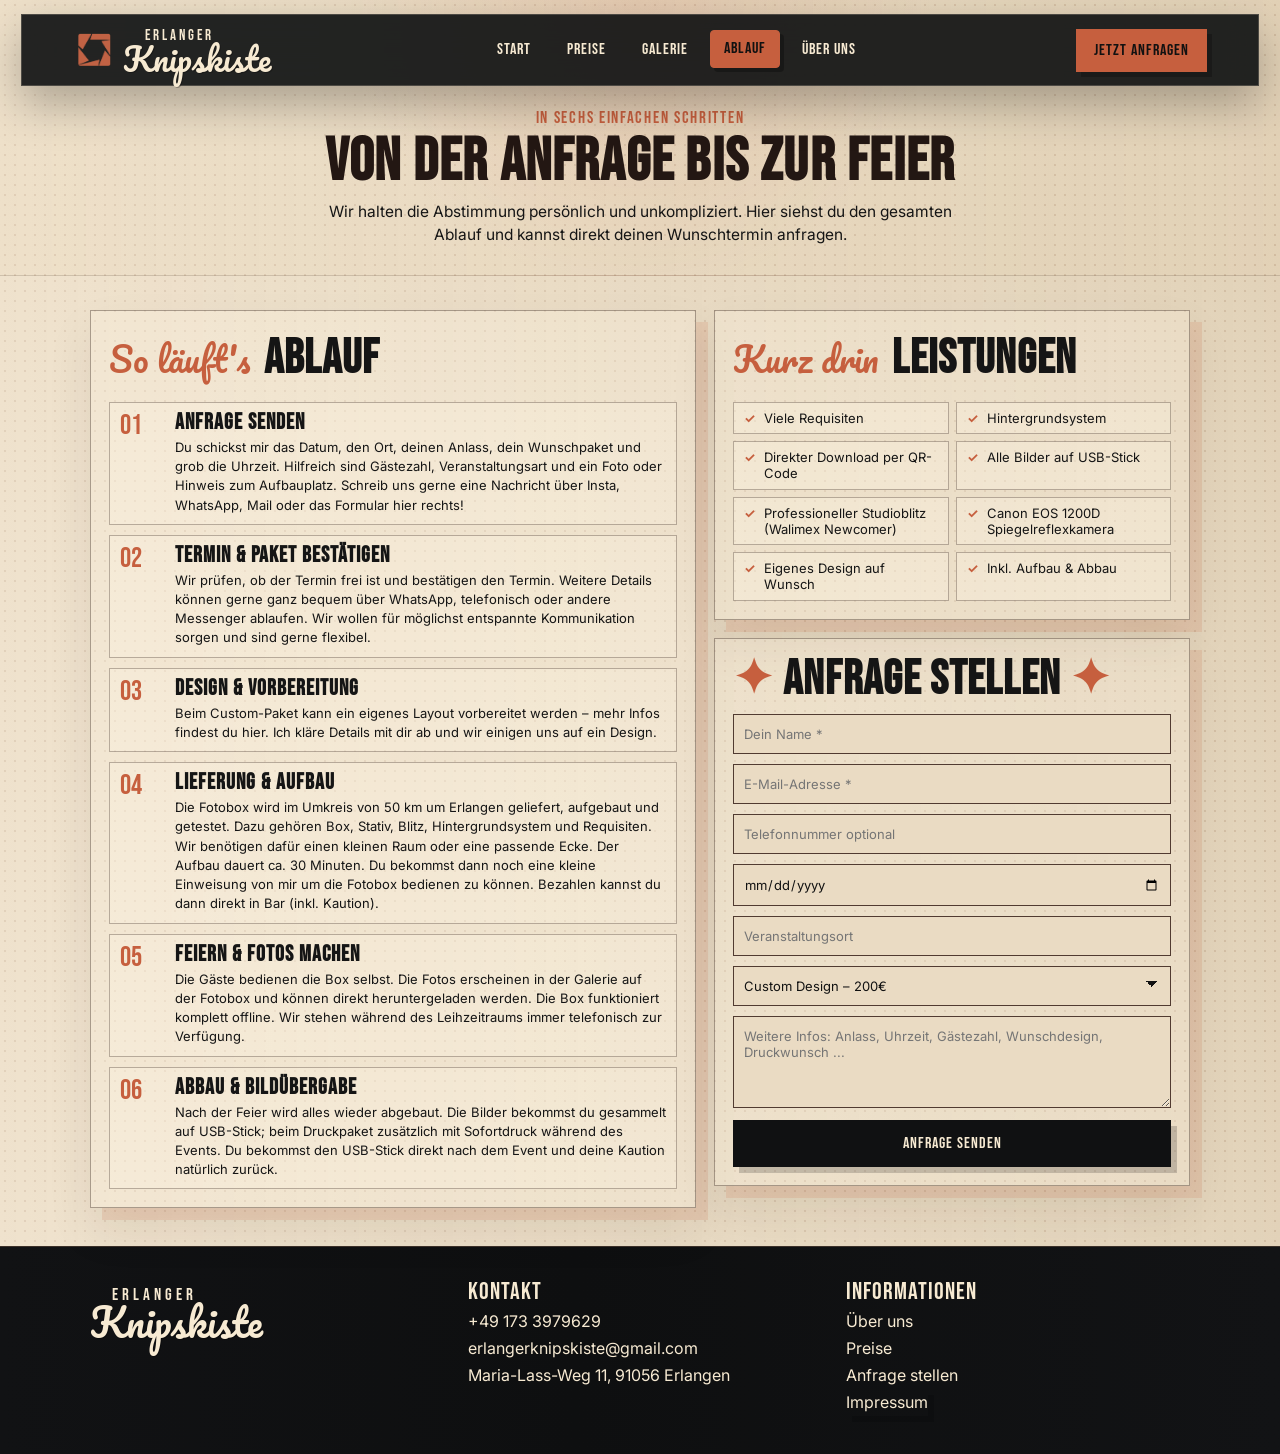
==== ablauf.html @ 71c2e8f6 "Add files via upload" ====
<!DOCTYPE html>

<html lang="de">
<head>
<meta charset="utf-8"/>
<meta content="width=device-width, initial-scale=1" name="viewport"/>
<style id="font-loading-style">html.fonts-loading body{opacity:0}html.fonts-ready body{opacity:1;transition:opacity .14s ease}</style>
<script>(function(){var d=document.documentElement;d.classList.add('fonts-loading');function done(){d.classList.remove('fonts-loading');d.classList.add('fonts-ready')}var t=setTimeout(done,1200);if(document.fonts&&document.fonts.ready){document.fonts.ready.then(function(){clearTimeout(t);done()}).catch(done)}else{window.addEventListener('load',done,{once:true})}})();</script>
<title>Ablauf &amp; Anfrage – Erlanger Knipskiste</title>
<meta content="So funktioniert die Buchung der Fotobox: Anfrage, Abstimmung, Design, Lieferung, Aufbau, Feier und Bildübergabe." name="description"/>
<link href="assets/favicon-32x32.png?v=2" rel="icon" sizes="32x32" type="image/png"/>
<link href="favicon.ico?v=2" rel="shortcut icon"/>
<link href="assets/apple-touch-icon.png?v=2" rel="apple-touch-icon" sizes="180x180"/>
<meta content="website" property="og:type"/>
<meta content="de_DE" property="og:locale"/>
<meta content="Erlanger Knipskiste" property="og:site_name"/>
<meta content="Ablauf &amp; Anfrage – Erlanger Knipskiste" property="og:title"/>
<meta content="So funktioniert die Buchung der Fotobox: Anfrage, Abstimmung, Design, Lieferung, Aufbau, Feier und Bildübergabe." property="og:description"/>
<meta content="https://erlangerknipskiste.de/ablauf.html" property="og:url"/>
<meta content="https://erlangerknipskiste.de/assets/photobox_setup_real.jpg" property="og:image"/>
<meta content="Aufgebaute Erlanger Knipskiste Fotobox bei einer Veranstaltung" property="og:image:alt"/>
<meta content="summary_large_image" name="twitter:card"/>
<meta content="https://erlangerknipskiste.de/assets/photobox_setup_real.jpg" name="twitter:image"/>
<script type="application/ld+json">
  {
    "@context": "https://schema.org",
    "@type": "LocalBusiness",
    "name": "Erlanger Knipskiste",
    "url": "https://erlangerknipskiste.de/",
    "image": "https://erlangerknipskiste.de/assets/photobox_setup_real.jpg",
    "logo": "https://erlangerknipskiste.de/assets/knipskiste-logo-transparent.png",
    "description": "Fotobox Verleih aus Erlangen mit Aufbau, Requisiten, Hintergrundsystem und QR-Code-Download.",
    "telephone": "+49 173 3979629",
    "email": "erlangerknipskiste@gmail.com",
    "address": {
      "@type": "PostalAddress",
      "streetAddress": "Maria-Lass-Weg 11",
      "postalCode": "91056",
      "addressLocality": "Erlangen",
      "addressCountry": "DE"
    }
  }
  </script>
<link href="https://fonts.googleapis.com" rel="preconnect"/>
<link crossorigin="" href="https://fonts.gstatic.com" rel="preconnect"/>
<link href="https://fonts.googleapis.com/css2?family=Bebas+Neue&amp;family=Inter:wght@400;500;600;700&amp;family=Pacifico&amp;display=swap" rel="stylesheet"/>
<link href="style.css" rel="stylesheet">
</link><link href="https://erlangerknipskiste.de/ablauf.html" rel="canonical"/>
<style>
.page-header,.subpage-hero,.hero-small,.hero{padding-top:170px!important;}
main{padding-top:20px;}
html{scroll-padding-top:120px;}
@media(max-width:768px){
.page-header,.subpage-hero,.hero-small,.hero{padding-top:145px!important;}
html{scroll-padding-top:100px;}
}
</style>
</head>
<body><header class="topbar">
<a aria-label="Erlanger Knipskiste Startseite" class="brand" href="index.html">
<img alt="" aria-hidden="true" class="brandMark" src="assets/knipskiste-logo-transparent.png"/>
<span class="logo">
<span>ERLANGER</span>
<strong>Knipskiste</strong>
</span>
</a>
<button aria-label="Menü öffnen" class="mobileMenuButton" type="button">☰</button>
<nav><a href="index.html">Start</a><a href="preise.html">Preise</a><a href="galerie.html">Galerie</a><a aria-current="page" class="active" href="ablauf.html">Ablauf</a><a href="ueber-uns.html">Über uns</a></nav>
<a class="navbtn" data-highlight-anfrage="true" href="ablauf.html#anfrage">Jetzt anfragen</a>
</header><main id="start"><section class="subpageHero paper"><div><p class="eyebrow">In sechs einfachen Schritten</p><h1>Von der Anfrage bis zur Feier</h1><p class="lead">Wir halten die Abstimmung persönlich und unkompliziert. Hier siehst du den gesamten Ablauf und kannst direkt deinen Wunschtermin anfragen.</p></div></section><section class="serviceProcess paper reveal unifiedPaper" id="ablauf">
<div class="serviceProcessGrid">
<section class="processPanel">
<div class="sectionHead"><p class="script">So läuft's</p><h2>Ablauf</h2></div>
<div class="timeline">
<article><span>01</span><div><h3>Anfrage senden</h3><p>Du schickst mir das Datum, den Ort, deinen Anlass, dein Wunschpaket und grob die Uhrzeit. Hilfreich sind Gästezahl, Veranstaltungsart und ein Foto oder Hinweis zum Aufbauplatz. Schreib uns gerne eine Nachricht über Insta, WhatsApp, Mail oder das Formular hier rechts! </p></div></article>
<article><span>02</span><div><h3>Termin &amp; Paket bestätigen</h3><p>Wir prüfen, ob der Termin frei ist und bestätigen den Termin. Weitere Details können gerne ganz bequem über WhatsApp, telefonisch oder andere Messenger ablaufen. Wir wollen für möglichst entspannte Kommunikation sorgen und sind gerne flexibel.</p></div></article>
<article><span>03</span><div><h3>Design &amp; Vorbereitung</h3><p>Beim Custom-Paket kann ein eigenes Layout vorbereitet werden – mehr Infos findest du hier. Ich kläre Details mit dir ab und wir einigen uns auf ein Design.</p></div></article>
<article><span>04</span><div><h3>Lieferung &amp; Aufbau</h3><p>Die Fotobox wird im Umkreis von 50 km um Erlangen geliefert, aufgebaut und getestet. Dazu gehören Box, Stativ, Blitz, Hintergrundsystem und Requisiten. Wir benötigen dafür einen kleinen Raum oder eine passende Ecke. Der Aufbau dauert ca. 30 Minuten. Du bekommst dann noch eine kleine Einweisung von mir um die Fotobox bedienen zu können. Bezahlen kannst du dann direkt in Bar (inkl. Kaution).</p></div></article>
<article><span>05</span><div><h3>Feiern &amp; Fotos machen</h3><p>Die Gäste bedienen die Box selbst. Die Fotos erscheinen in der Galerie auf der Fotobox und können direkt heruntergeladen werden. Die Box funktioniert komplett offline. Wir stehen während des Leihzeitraums immer telefonisch zur Verfügung.</p></div></article>
<article><span>06</span><div><h3>Abbau &amp; Bildübergabe</h3><p>Nach der Feier wird alles wieder abgebaut. Die Bilder bekommst du gesammelt auf USB-Stick; beim Druckpaket zusätzlich mit Sofortdruck während des Events. Du bekommst den USB-Stick direkt nach dem Event und deine Kaution natürlich zurück.</p></div></article>
</div>
</section>
<aside class="rightStack">
<section class="servicePanel">
<div class="sectionHead compact"><p class="script">Kurz drin</p><h2>Leistungen</h2></div>
<ul class="quickServiceList">
<li>Viele Requisiten</li>
<li>Hintergrundsystem</li>
<li>Direkter Download per QR-Code</li>
<li>Alle Bilder auf USB-Stick</li>
<li>Professioneller Studioblitz (Walimex Newcomer)</li>
<li>Canon EOS 1200D Spiegelreflexkamera</li>
<li>Eigenes Design auf Wunsch</li>
<li>Inkl. Aufbau &amp; Abbau</li>
</ul>
</section>
<section class="inquiryPanel" id="anfrage">
<h2><span>✦</span> Anfrage stellen <span>✦</span></h2>
<form action="https://formspree.io/f/mnjkpbgq" id="bookingForm" method="POST">
<input name="_subject" type="hidden" value="Neue Anfrage Erlanger Knipskiste"/>
<input name="_captcha" type="hidden" value="false"/>
<input name="Name" placeholder="Dein Name *" required=""/>
<input name="Email" placeholder="E-Mail-Adresse *" required="" type="email"/>
<input name="Telefon" placeholder="Telefonnummer optional"/>
<input name="Datum" required="" type="date"/>
<input name="Ort" placeholder="Veranstaltungsort"/>
<select name="Paket">
<option>Standard – 175€</option>
<option selected="">Custom Design – 200€</option>
</select>
<textarea name="Nachricht" placeholder="Weitere Infos: Anlass, Uhrzeit, Gästezahl, Wunschdesign, Druckwunsch ..."></textarea>
<button type="submit">Anfrage senden</button>
<div aria-live="polite" class="formStatus" id="formStatus"></div>
</form>
</section>
</aside>
</div>
</section></main><footer class="footer dark" id="kontakt">
<a class="logo" href="index.html">
<span>ERLANGER</span>
<strong>Knipskiste</strong>
</a>
<p><b>Kontakt</b><br/>+49 173 3979629<br/>erlangerknipskiste@gmail.com<br/>Maria-Lass-Weg 11, 91056 Erlangen</p>
<p class="footerLinks"><b>Informationen</b><br/>
<a href="ueber-uns.html#ueber-uns">Über uns</a><br/>
<a href="preise.html">Preise</a><br/><a href="ablauf.html#anfrage">Anfrage stellen</a><br/><button class="footerTextButton" data-open-impressum="" type="button">Impressum</button>
</p>
</footer><div aria-hidden="true" aria-labelledby="impressumTitle" aria-modal="true" class="legalModal" id="impressumModal" role="dialog">
<div class="legalModalPanel" role="document">
<button aria-label="Impressum schließen" class="legalModalClose" type="button">×</button>
<h2 id="impressumTitle">Impressum</h2>
<p><strong>Angaben gemäß § 5 DDG</strong></p>
<p>
        Erlanger Knipskiste<br/>
        Inhaber: Felix <strong>[Nachname ergänzen]</strong><br/>
        Maria-Lass-Weg 11<br/>
        91056 Erlangen<br/>
        Deutschland
      </p>
<p>
<strong>Kontakt</strong><br/>
        Telefon: +49 173 3979629<br/>
        E-Mail: <a href="mailto:erlangerknipskiste@gmail.com">erlangerknipskiste@gmail.com</a>
</p>
<p><strong>Verbraucherstreitbeilegung</strong><br/>
        Wir sind nicht bereit oder verpflichtet, an Streitbeilegungsverfahren vor einer Verbraucherschlichtungsstelle teilzunehmen.
      </p>
<p class="legalNotice"><strong>Wichtig:</strong> Bitte vor der Veröffentlichung den vollständigen Vor- und Nachnamen des Inhabers ergänzen. Ein abgekürzter Nachname genügt für ein gewerbliches Impressum grundsätzlich nicht.</p>
</div>
</div><div aria-hidden="true" class="lightbox" id="lightbox">
<button aria-label="Schließen" class="lightboxClose" type="button">×</button>
<figure class="lightboxFigure"><img alt="Großansicht Galerie" id="lightboxImage"/><figcaption id="lightboxCaption"></figcaption></figure>
</div><script src="script.js"></script></body>
</html>
---- style.css ----
:root{--black:#101112;--paper:#ead9bd;--paper2:#f1e4cc;--cream:#f7ead2;--rust:#c65f3e;--rust-dark:#9e462d;--line:#433229;--muted:#5a4a40}
*{box-sizing:border-box}html{scroll-behavior:smooth}body{margin:0;color:#151515;background:var(--black);font-family:Inter,system-ui,sans-serif}body::before{content:"";position:fixed;inset:0;pointer-events:none;opacity:.08;background-image:radial-gradient(#000 1px,transparent 1px);background-size:5px 5px}img{max-width:100%;display:block}a,button,input,select,textarea{font:inherit}
.paper{background:linear-gradient(90deg,rgba(255,255,255,.20),rgba(0,0,0,.04)),radial-gradient(rgba(120,65,30,.14) 1px,transparent 1px),linear-gradient(0deg,rgba(255,255,255,.06),rgba(255,255,255,.06));background-color:var(--paper);background-size:auto,10px 10px,auto}.dark{background:linear-gradient(90deg,#111214,#0e0f10 45%,#121315);color:var(--cream)}
.topbar{height:82px;position:sticky;top:0;z-index:40;display:flex;align-items:center;gap:38px;padding:0 6vw;background:#0d0f10;border-bottom:1px solid #2b211d}.logo{min-width:185px;color:var(--cream);text-decoration:none;line-height:.82;display:inline-block;position:relative;transform:none}.logo span{display:block;font:18px "Bebas Neue",sans-serif;letter-spacing:4px}.logo strong{font:40px Pacifico,cursive;font-weight:400;letter-spacing:0;text-transform:none}.logo i{color:var(--rust);position:absolute;right:-8px;top:9px;font-style:normal;font-size:24px}
nav{display:flex;gap:30px;flex:1;justify-content:center}nav a,.navbtn,.btn,.priceCard a,button,.priceCard h3,.timeline h3,.servicePanel h3,.faqGrid summary,.inquiryPanel h2,.faqWide h2,.photoFeature h2,.gallery h2,.pricing h2,.sectionHead h2{font-family:"Bebas Neue",sans-serif;letter-spacing:1px;text-transform:uppercase}nav a{color:var(--cream);text-decoration:none;font-size:18px}.navbtn,.btn{padding:15px 28px;text-decoration:none;border:2px solid var(--rust);color:#111;background:var(--rust);font-size:18px;box-shadow:8px 8px 0 rgba(0,0,0,.2);transition:.18s ease}.navbtn:hover,.btn.primary:hover,.priceCard a:hover{background:var(--rust-dark);transform:translate(-2px,-2px);box-shadow:12px 12px 0 rgba(0,0,0,.22)}.btn.ghost{background:rgba(255,246,228,.2);border-color:#111;color:#111}

.hero{min-height:720px;display:grid;grid-template-columns:minmax(0,1fr) minmax(480px,620px);gap:34px;position:relative;overflow:hidden;padding:88px 7vw 36px}.hero::after{content:"";position:absolute;inset:0;pointer-events:none;background:linear-gradient(rgba(0,0,0,.025),rgba(0,0,0,.025))}.heroText{position:relative;z-index:2;max-width:650px}.eyebrow{margin:0 0 14px;color:var(--rust);font:22px "Bebas Neue",sans-serif;letter-spacing:2px}.hero h1{margin:0}.hero h1 span{display:block;font:clamp(84px,10vw,136px) "Bebas Neue",sans-serif;line-height:.82;letter-spacing:3px;transform:rotate(-2.5deg);text-shadow:4px 4px 0 rgba(0,0,0,.08)}.hero h1 em{display:block;margin-top:-6px;font:clamp(50px,6vw,76px) Pacifico,cursive;line-height:1;transform:rotate(-4deg);font-style:normal}.lead{max-width:560px;margin:28px 0 0;font-size:20px;line-height:1.6}.actions{display:flex;flex-wrap:wrap;gap:18px;margin:34px 0 0}.spark{position:absolute;color:var(--rust);font-size:54px;line-height:1;z-index:1;filter:drop-shadow(2px 2px 0 rgba(0,0,0,.08));animation:twinkle 3.5s ease-in-out infinite}.s1{left:7.5%;top:140px}.s2{left:42%;top:280px}.s3{right:6%;top:230px}.s4{right:18%;top:112px;color:#d7b58d}.s5{right:10%;top:330px;color:#d7b58d;font-size:34px}

.heroVisual{position:relative;z-index:2;min-height:610px}.retroArch{position:absolute;left:50%;top:58px;transform:translateX(-50%);width:420px;height:470px;background:var(--rust);border-radius:220px 220px 0 0;box-shadow:38px 0 0 rgba(148,66,43,.18)}.archShadow{position:absolute;left:50%;bottom:42px;transform:translateX(-50%);width:590px;height:86px;background:#0b0a09;border-radius:50%;opacity:.98;filter:blur(.2px)}.stage{position:absolute;left:50%;bottom:58px;transform:translateX(-50%);width:520px;height:86px;background:linear-gradient(#26150f,#080807);border-radius:50%;box-shadow:0 34px 38px rgba(0,0,0,.38),0 50px 0 -18px #050505}.stageShadow{position:absolute;left:50%;bottom:12px;transform:translateX(-50%);width:410px;height:48px;background:#020202}
.boothArt{position:absolute;left:50%;bottom:112px;transform:translateX(-50%);width:360px;height:470px;animation:floaty 5s ease-in-out infinite}.boxBack{position:absolute;left:188px;top:150px;width:112px;height:210px;border-radius:9px;background:#050505;box-shadow:24px 16px 28px rgba(0,0,0,.34)}.boxMain{position:absolute;left:78px;top:126px;width:230px;height:230px;border-radius:10px;background:linear-gradient(145deg,#191919,#050505);border:2px solid #3a3a3a;box-shadow:18px 22px 30px rgba(0,0,0,.42)}.boxMain::after{content:"";position:absolute;inset:7px;border:1px solid rgba(255,255,255,.06);border-radius:7px}.lens{position:absolute;left:92px;top:35px;width:46px;height:46px;border-radius:50%;border:5px solid #303030;background:#080808;box-shadow:inset 0 0 0 5px #111}.lens span{position:absolute;left:12px;top:12px;width:14px;height:14px;border-radius:50%;border:3px solid #444}.screenFrame{position:absolute;left:58px;top:110px;width:116px;height:82px;background:#050505;border:8px solid #0a0a0a}.screen{width:100%;height:100%;background:linear-gradient(#2b2b2b,#141414);border:1px solid #444}.sideButton{position:absolute;left:302px;top:225px;width:10px;height:54px;border-radius:2px;background:#141414;border:1px solid #555}.topPole{position:absolute;left:187px;top:92px;width:14px;height:48px;border-radius:8px;background:#090909}.midPole{position:absolute;left:187px;top:354px;width:14px;height:145px;border-radius:8px;background:linear-gradient(90deg,#050505,#333,#050505)}.clamp{position:absolute;left:174px;width:44px;height:18px;border-radius:6px;background:#070707}.c1{top:402px}.c2{top:475px}.tripod{position:absolute;left:193px;top:502px}.leg{position:absolute;left:-5px;top:0;width:13px;height:135px;border-radius:8px;background:#070707;transform-origin:top}.leg1{transform:rotate(90deg)}.leg2{transform:rotate(57deg)}.leg3{transform:rotate(125deg)}
.flash{position:absolute;left:98px;top:0;width:190px;height:145px}.flashGlow{position:absolute;left:28px;top:0;width:142px;height:142px;border-radius:50%;background:radial-gradient(circle,#8d6245 0 7%,#ffd98f 10%,#fff7df 39%,#fff 68%,#ddd 100%);border:2px solid rgba(255,255,255,.9);box-shadow:0 0 30px rgba(255,205,120,.9)}.flashSide{position:absolute;right:0;top:28px;width:48px;height:93px;border-radius:50%;background:#020202}.flashCable{position:absolute;left:22px;top:8px;width:94px;height:116px;border-left:3px solid #111;border-radius:50%;transform:rotate(-22deg)}.flashPin{position:absolute;left:92px;top:70px;width:20px;height:20px;border-radius:50%;background:#9a684b}
.scrollHint{position:absolute;left:50%;bottom:4px;transform:translateX(-50%);z-index:4;color:#111;text-decoration:none;text-align:center;font-size:14px;animation:bounce 1.8s infinite}.scrollHint span{display:grid;place-items:center;width:44px;height:44px;margin:0 auto 4px;border:2px solid #111;border-radius:50%;font:28px "Bebas Neue"}.scrollHint small{font-size:14px}

.photoFeature{display:grid;grid-template-columns:1.15fr .85fr;gap:48px;align-items:center;padding:54px 7vw;border-top:1px solid #332620}.featureImageWrap{padding:16px;border:1px solid rgba(247,234,210,.25);background:rgba(255,255,255,.03)}.featureImage{width:100%;min-height:460px;object-fit:cover;border:10px solid var(--cream);box-shadow:0 25px 55px rgba(0,0,0,.45)}.script{margin:0 0 6px;font:38px Pacifico,cursive;color:var(--rust);text-transform:none!important;letter-spacing:0!important}.photoFeature h2,.pricing h2,.sectionHead h2,.inquiryPanel h2,.faqWide h2{margin:0 0 12px;font-size:52px;line-height:.95}.featureCopy p{font-size:18px;line-height:1.65}.placeholderList{display:flex;flex-wrap:wrap;gap:10px;margin-top:20px}.placeholderList span{padding:10px 14px;border:1px solid rgba(247,234,210,.28);background:rgba(255,255,255,.04);font-size:14px}

.pricing{padding:58px 7vw}.center{text-align:center}.pricing h2{text-align:center}.priceGrid{display:grid;grid-template-columns:repeat(3,1fr);gap:34px}.priceCard{border:1.5px solid var(--line);background:rgba(255,246,228,.25);padding:24px 28px 26px;box-shadow:10px 10px 0 rgba(198,95,62,.12);transition:.2s ease}.priceCard:hover{transform:translateY(-4px);box-shadow:13px 13px 0 rgba(198,95,62,.18)}.priceCard.featured{transform:translateY(-8px);box-shadow:10px 10px 0 rgba(198,95,62,.22)}.priceCard h3{text-align:center;margin:0;font-size:34px;line-height:1}.priceCard strong{display:block;text-align:center;color:var(--rust);margin:10px 0 18px;font:54px "Bebas Neue",sans-serif}.priceCard ul{margin:0;padding-left:18px}.priceCard li{margin:9px 0;line-height:1.35}.priceCard li::marker{content:'✓  '}.priceCard small{font-size:12px;color:var(--muted)}.priceCard a,button{display:block;width:100%;margin-top:20px;padding:14px 18px;border:0;background:var(--rust);color:#111;text-decoration:none;text-align:center;cursor:pointer;font-size:18px}

.gallery{padding:38px 6vw 58px}.gallery h2{margin:0 0 26px;font-size:50px}.galleryGrid{display:grid;grid-template-columns:repeat(3,1fr);gap:22px}.galleryItem{position:relative;overflow:hidden;border:10px solid var(--cream);background:#241811;box-shadow:0 16px 24px rgba(0,0,0,.42);padding:0;cursor:pointer;transition:transform .2s ease,box-shadow .2s ease}.galleryItem:hover{transform:translateY(-4px);box-shadow:0 20px 30px rgba(0,0,0,.5)}.galleryItem img{width:100%;aspect-ratio:4/3;object-fit:cover}.tilt-left{transform:rotate(-3deg)}.tilt-right{transform:rotate(3deg)}.placeholderCard{display:flex;flex-direction:column;align-items:center;justify-content:center;gap:8px;min-height:220px;background:linear-gradient(135deg,#31211a,#171111);color:var(--cream)}.placeholderCard span{font:32px "Bebas Neue";letter-spacing:1px}.placeholderCard small{font-size:14px}.hint{margin:24px auto 0;text-align:center;color:#d7c2a3;max-width:740px;line-height:1.6}

.serviceProcess{padding:46px 7vw}.serviceProcessGrid{display:grid;grid-template-columns:minmax(0,1.12fr) minmax(340px,.88fr);gap:24px;align-items:start}.processPanel,.servicePanel,.inquiryPanel{border:1.5px solid var(--line);background:rgba(255,246,228,.24);padding:22px 22px;box-shadow:10px 10px 0 rgba(198,95,62,.12)}.sectionHead{display:flex;align-items:end;gap:14px;margin-bottom:14px}.sectionHead .script{font-size:30px}.sectionHead h2{font-size:42px;margin:0}.sectionHead.compact h2{font-size:36px}.timeline{display:grid;gap:10px}.timeline article{display:grid;grid-template-columns:48px 1fr;gap:13px;padding:13px 14px;border:1px solid rgba(67,50,41,.35);background:rgba(255,246,228,.23);transition:.2s ease}.timeline article:hover{transform:translateX(4px);box-shadow:6px 6px 0 rgba(198,95,62,.13)}.timeline span{color:var(--rust);font:32px "Bebas Neue";line-height:1}.timeline h3{margin:0 0 4px;font-size:25px;line-height:1}.timeline p{margin:0;font-size:14.5px;line-height:1.48}.timeline small{display:block;margin-top:5px;color:var(--muted);font-size:12px}.rightStack{display:grid;gap:24px}.quickServiceList{margin:0;padding:0;display:grid;grid-template-columns:1fr 1fr;gap:8px 12px;list-style:none}.quickServiceList li{position:relative;padding:9px 10px 9px 30px;border:1px solid rgba(67,50,41,.35);background:rgba(255,246,228,.28);font-size:14px;line-height:1.25}.quickServiceList li::before{content:'✓';position:absolute;left:10px;color:var(--rust);font-weight:700}.inquiryPanel h2{font-size:36px}.inquiryPanel h2 span{color:var(--rust)}.inquiryPanel form{display:grid;gap:10px}input,select,textarea{width:100%;padding:13px 12px;border:1.5px solid #513b31;background:#eadbc3;color:#111;font-size:14px}select{appearance:none;background-image:linear-gradient(45deg,transparent 50%,#111 50%),linear-gradient(135deg,#111 50%,transparent 50%);background-position:calc(100% - 18px) calc(50% - 2px),calc(100% - 12px) calc(50% - 2px);background-size:6px 6px,6px 6px;background-repeat:no-repeat;padding-right:34px}textarea{min-height:92px;resize:vertical}.inquiryPanel button{margin-top:2px;background:#101112;color:var(--cream);box-shadow:7px 7px 0 rgba(198,95,62,.18)}

.faqWide{padding:38px 7vw 46px}.faqIntro{display:flex;align-items:end;gap:16px;margin-bottom:18px}.faqIntro .script{font-size:32px}.faqWide h2{font-size:46px;margin:0}.faqGrid{display:grid;grid-template-columns:repeat(2,1fr);gap:12px 18px}.faqGrid details{border:1px solid #3b3028;background:rgba(255,255,255,.035);padding:14px 16px;transition:.2s ease}.faqGrid details:hover{box-shadow:7px 7px 0 rgba(198,95,62,.1)}.faqGrid summary{cursor:pointer;color:var(--rust);font-size:24px;line-height:1}.faqGrid p{margin:10px 0 0;color:#eadbc3;line-height:1.55;font-size:14px}

.footer{display:grid;grid-template-columns:1fr 1fr 1fr;gap:34px;padding:44px 7vw 70px;border-top:1px solid #3b3028;scroll-margin-top:90px}.footer p{margin:0;line-height:1.7}.footer b{font:24px "Bebas Neue";letter-spacing:1px}
.lightbox{position:fixed;inset:0;display:none;align-items:center;justify-content:center;background:rgba(0,0,0,.86);padding:40px 24px;z-index:80}.lightbox.is-open{display:flex}.lightboxFigure{margin:0;max-width:min(1100px,92vw);width:100%;text-align:center}.lightboxFigure img{width:100%;max-height:78vh;object-fit:contain;border:12px solid var(--cream);background:#151515}.lightboxFigure figcaption{color:var(--cream);margin-top:14px;font-size:16px}.lightboxClose{position:absolute;top:18px;right:18px;width:52px;height:52px;margin:0;padding:0;border:0;background:var(--rust);color:#111;font-size:36px;line-height:1}
.reveal{animation:fadeUp .75s ease both}.delay{animation-delay:.16s}
@keyframes fadeUp{from{opacity:0;transform:translateY(22px)}to{opacity:1;transform:translateY(0)}}@keyframes floaty{0%,100%{transform:translateX(-50%) translateY(0)}50%{transform:translateX(-50%) translateY(-8px)}}@keyframes twinkle{0%,100%{opacity:.72;transform:scale(1)}50%{opacity:1;transform:scale(1.08)}}@keyframes bounce{0%,100%{transform:translateX(-50%) translateY(0)}50%{transform:translateX(-50%) translateY(8px)}}
@media(max-width:1180px){.hero{grid-template-columns:1fr}.heroVisual{min-height:600px}.serviceProcessGrid{grid-template-columns:1fr}.quickServiceList{grid-template-columns:1fr 1fr}.priceGrid,.galleryGrid{grid-template-columns:repeat(2,1fr)}}@media(max-width:900px){nav{display:none}.topbar{padding:0 22px;gap:18px}.photoFeature,.priceGrid,.galleryGrid,.faqGrid,.footer{grid-template-columns:1fr}.hero{padding:70px 6vw 36px}.hero h1 span{font-size:74px}.hero h1 em{font-size:50px}.lead{font-size:18px}.quickServiceList{grid-template-columns:1fr}.retroArch{width:340px}.stage{width:430px}.archShadow{width:470px}.boothArt{transform:translateX(-50%) scale(.86);transform-origin:bottom center}.photoFeature h2,.pricing h2{font-size:44px}.sectionHead{display:block}.galleryItem,.tilt-left,.tilt-right{transform:none}}


/* --- gezielte Fixes v7: Logo + Hero-Fotobox --- */
.topbar{
  height:92px;
  align-items:center;
  overflow:visible;
}
.logo{
  min-width:210px;
  height:72px;
  overflow:visible;
  display:flex;
  flex-direction:column;
  justify-content:center;
  align-items:flex-start;
  line-height:1;
  padding-top:2px;
}
.logo span{
  display:block;
  font-family:"Bebas Neue",sans-serif;
  font-size:18px;
  letter-spacing:4.6px;
  line-height:1;
  margin-left:22px;
  margin-bottom:1px;
  color:var(--cream);
}
.logo strong{
  display:block;
  font-family:Pacifico,cursive;
  font-size:37px;
  line-height:1.05;
  font-weight:400;
  color:var(--cream);
  transform:rotate(-5deg);
  transform-origin:left center;
  margin-top:-1px;
  text-shadow:1px 1px 0 rgba(0,0,0,.28);
  white-space:nowrap;
}
.logo i{
  right:12px;
  top:19px;
  color:var(--rust);
  font-size:24px;
  line-height:1;
}
.footer .logo{
  height:82px;
  min-width:230px;
}

/* Hero-Bühne etwas kompakter, damit rechts nichts abgeschnitten wirkt */
.hero{
  grid-template-columns:minmax(0,1fr) minmax(430px,540px);
  gap:28px;
}
.heroVisual{
  min-height:590px;
  overflow:visible;
  transform:translateX(-18px);
}
.retroArch{
  width:380px;
  height:450px;
  top:74px;
}
.archShadow{
  width:510px;
  height:72px;
  bottom:46px;
}
.stage{
  width:470px;
  height:78px;
  bottom:62px;
}
.stageShadow{
  width:360px;
  bottom:16px;
}
.boothArt{
  width:320px;
  height:445px;
  bottom:118px;
}
.boxBack{
  left:176px;
  top:145px;
  width:100px;
  height:185px;
  border-radius:7px;
}
.boxMain{
  left:66px;
  top:122px;
  width:210px;
  height:210px;
  border-radius:8px;
}
.lens{
  left:83px;
  top:31px;
}
.screenFrame{
  left:53px;
  top:103px;
  width:106px;
  height:76px;
}
.sideButton{
  left:278px;
  top:212px;
}
.topPole{
  left:166px;
  top:88px;
}
.midPole{
  left:166px;
  top:330px;
  height:148px;
}
.clamp{
  left:153px;
}
.c1{top:380px}
.c2{top:453px}
.tripod{
  left:172px;
  top:480px;
}
.leg{
  height:112px;
}
.flash{
  left:74px;
  top:0;
}
.scrollHint{
  bottom:0;
}

/* Optional: alle generierten Störer neben der Box ausblenden; Scroll-Pfeil ist jetzt mittig */
.heroVisual::after,
.heroVisual .modelNote{
  display:none!important;
}

@media(max-width:1180px){
  .heroVisual{transform:none}
}
@media(max-width:900px){
  .topbar{height:86px}
  .logo{min-width:178px;height:68px}
  .logo span{font-size:16px;margin-left:16px}
  .logo strong{font-size:31px}
  .logo i{right:4px;top:20px}
  .heroVisual{min-height:555px}
  .retroArch{width:320px;height:405px}
  .stage{width:400px}
  .archShadow{width:430px}
  .boothArt{transform:translateX(-50%) scale(.82);transform-origin:bottom center}
}


/* --- v8: echtes Hero-Motiv ohne kaputtes Bild + kompaktere Seite --- */
.topbar{
  height:78px!important;
  padding:0 5.4vw!important;
}
.logo{
  min-width:205px!important;
  height:68px!important;
  overflow:visible!important;
  display:flex!important;
  flex-direction:column!important;
  justify-content:center!important;
  align-items:flex-start!important;
  line-height:1!important;
}
.logo span{
  display:block!important;
  font-family:"Bebas Neue",sans-serif!important;
  font-size:17px!important;
  letter-spacing:4.5px!important;
  line-height:1!important;
  margin-left:22px!important;
  margin-bottom:0!important;
  transform:rotate(-4deg)!important;
  transform-origin:left center!important;
}
.logo strong{
  display:block!important;
  font-family:Pacifico,cursive!important;
  font-size:36px!important;
  line-height:1!important;
  font-weight:400!important;
  letter-spacing:0!important;
  text-transform:none!important;
  transform:rotate(-7deg)!important;
  transform-origin:left center!important;
  margin-top:-1px!important;
  white-space:nowrap!important;
}
.logo i{right:14px!important;top:16px!important}

.hero{
  min-height:630px!important;
  padding:58px 6vw 22px!important;
  grid-template-columns:minmax(0,1fr) minmax(420px,560px)!important;
  gap:18px!important;
}
.hero h1 span{font-size:clamp(74px,8.6vw,122px)!important}
.hero h1 em{font-size:clamp(44px,5vw,68px)!important}
.lead{font-size:18px!important;line-height:1.5!important;margin-top:20px!important}
.actions{margin-top:26px!important}
.btn,.navbtn{padding:12px 24px!important}
.heroVisual{
  position:relative!important;
  min-height:540px!important;
  overflow:visible!important;
  transform:none!important;
}

/* alte kaputte Motiv-Elemente definitiv aus */
.boothArt,.heroVisualImage,.boxMain,.boxBack,.flash,.pole,.tripod,.stage,.heroStage,.heroArch,.arch,.modelNote{display:none!important}

.retroArch{
  display:block!important;
  position:absolute!important;
  left:50%!important;
  top:54px!important;
  transform:translateX(-50%)!important;
  width:390px!important;
  height:430px!important;
  background:#c65f3e!important;
  border-radius:210px 210px 0 0!important;
  box-shadow:36px 0 0 rgba(148,66,43,.17)!important;
  z-index:1!important;
}
.archShade{
  position:absolute;
  left:50%;
  bottom:32px;
  transform:translateX(-50%);
  width:535px;
  height:72px;
  border-radius:50%;
  background:#090807;
  z-index:1;
}
.stageBack{
  position:absolute;
  left:50%;
  bottom:18px;
  transform:translateX(-50%);
  width:405px;
  height:44px;
  background:#020202;
  z-index:2;
}
.stageFront{
  position:absolute;
  left:50%;
  bottom:46px;
  transform:translateX(-50%);
  width:480px;
  height:82px;
  border-radius:50%;
  background:linear-gradient(180deg,#2a1811 0%,#0a0908 78%);
  box-shadow:0 31px 35px rgba(0,0,0,.36);
  z-index:3;
}
.realBooth{
  position:absolute;
  left:50%;
  bottom:96px;
  width:330px;
  height:430px;
  transform:translateX(-50%);
  z-index:5;
  animation:floaty 5s ease-in-out infinite;
}
.softbox{
  position:absolute;
  left:77px;
  top:0;
  width:188px;
  height:135px;
  z-index:9;
}
.softboxFace{
  position:absolute;
  left:30px;
  top:0;
  width:132px;
  height:132px;
  border-radius:50%;
  background:radial-gradient(circle,#8a6043 0 7%,#f0bc61 9%,#fff2cf 36%,#fff 63%,#e4e4e4 100%);
  border:2px solid rgba(255,255,255,.95);
  box-shadow:0 0 24px rgba(255,205,121,.85), inset 0 0 18px rgba(198,95,62,.22);
}
.softboxSide{
  position:absolute;
  left:146px;
  top:26px;
  width:45px;
  height:88px;
  border-radius:50%;
  background:#030303;
  box-shadow:-9px 0 0 rgba(0,0,0,.12);
}
.softboxCable{
  position:absolute;
  left:25px;
  top:6px;
  width:84px;
  height:105px;
  border-left:3px solid #111;
  border-radius:50%;
  transform:rotate(-25deg);
}
.softboxDot{
  position:absolute;
  left:92px;
  top:64px;
  width:18px;
  height:18px;
  border-radius:50%;
  background:#916047;
}
.boothSide{
  position:absolute;
  left:183px;
  top:138px;
  width:105px;
  height:198px;
  border-radius:7px;
  background:#050505;
  box-shadow:20px 18px 24px rgba(0,0,0,.35);
  z-index:5;
}
.boothBox{
  position:absolute;
  left:56px;
  top:115px;
  width:220px;
  height:220px;
  border-radius:8px;
  background:linear-gradient(145deg,#1b1b1b,#050505);
  border:2px solid #353535;
  box-shadow:15px 20px 28px rgba(0,0,0,.42);
  z-index:6;
}
.boothBox:after{
  content:"";
  position:absolute;
  inset:7px;
  border:1px solid rgba(255,255,255,.06);
  border-radius:6px;
}
.cameraLens{
  position:absolute;
  left:88px;
  top:31px;
  width:45px;
  height:45px;
  border-radius:50%;
  border:5px solid #2c2c2c;
  background:#070707;
  box-shadow:inset 0 0 0 5px #111;
  z-index:8;
}
.cameraLens i{
  display:block;
  position:absolute;
  left:11px;
  top:11px;
  width:14px;
  height:14px;
  border-radius:50%;
  border:3px solid #444;
}
.display{
  position:absolute;
  left:51px;
  top:101px;
  width:116px;
  height:84px;
  padding:8px;
  background:#050505;
  z-index:8;
}
.display span{
  display:block;
  width:100%;
  height:100%;
  background:linear-gradient(#2f2f2f,#141414);
  border:1px solid #444;
}
.boxButton{
  position:absolute;
  left:278px;
  top:207px;
  width:10px;
  height:52px;
  border-radius:2px;
  background:#141414;
  border:1px solid #555;
  z-index:8;
}
.lampPole{
  position:absolute;
  left:160px;
  top:88px;
  width:13px;
  height:45px;
  border-radius:8px;
  background:#090909;
  z-index:4;
}
.mainPole{
  position:absolute;
  left:160px;
  top:335px;
  width:13px;
  height:142px;
  border-radius:8px;
  background:linear-gradient(90deg,#050505,#333,#050505);
  z-index:4;
}
.clampOne,.clampTwo{
  position:absolute;
  left:147px;
  width:42px;
  height:18px;
  border-radius:6px;
  background:#070707;
  z-index:9;
}
.clampOne{top:382px}
.clampTwo{top:451px}
.tripodLegs{
  position:absolute;
  left:166px;
  top:477px;
  z-index:7;
}
.tleg{
  position:absolute;
  left:-5px;
  top:0;
  width:13px;
  height:118px;
  border-radius:8px;
  background:#070707;
  transform-origin:top;
}
.tleg.left{transform:rotate(125deg)}
.tleg.center{transform:rotate(90deg)}
.tleg.right{transform:rotate(55deg)}
.scrollHint{
  left:50%!important;
  right:auto!important;
  bottom:-4px!important;
  transform:translateX(-50%)!important;
}

/* Insgesamt kompakter */
.photoFeature{padding:38px 6vw!important;gap:34px!important}
.featureImage{min-height:360px!important}
.pricing{padding:42px 6vw!important}
.priceCard{padding:20px 24px!important}
.gallery{padding:32px 6vw 40px!important}
.serviceProcess{padding:36px 6vw!important}
.timeline article{padding:10px 12px!important}
.timeline p{font-size:13.5px!important}
.quickServiceList li{padding-top:7px!important;padding-bottom:7px!important}
.faqWide{padding:30px 6vw 38px!important}
.footer{padding:34px 6vw 48px!important}

@media(max-width:1180px){
  .hero{grid-template-columns:1fr!important}
  .heroVisual{min-height:535px!important}
}
@media(max-width:900px){
  .topbar{height:78px!important}
  .logo{min-width:170px!important}
  .logo span{font-size:15px!important;margin-left:17px!important}
  .logo strong{font-size:30px!important}
  .logo i{right:0!important;top:18px!important}
  .hero{padding-top:44px!important}
  .retroArch{width:320px!important;height:395px!important}
  .stageFront{width:400px!important}
  .archShade{width:435px!important}
  .realBooth{transform:translateX(-50%) scale(.82)!important;transform-origin:bottom center!important}
}


/* --- v9 Fix: Hero-Fotobox komplett sichtbar, Scroll mittig, 250€ kommt bald --- */
.hero{
  min-height:610px!important;
  padding-top:52px!important;
  padding-bottom:26px!important;
}
.heroVisual{
  min-height:535px!important;
  overflow:visible!important;
}

/* Bühne und Box kleiner, damit der Ständer vollständig sichtbar ist */
.retroArch{
  width:360px!important;
  height:405px!important;
  top:70px!important;
}
.archShade{
  width:500px!important;
  height:62px!important;
  bottom:50px!important;
}
.stageFront{
  width:440px!important;
  height:70px!important;
  bottom:70px!important;
}
.stageBack{
  width:340px!important;
  height:36px!important;
  bottom:40px!important;
}
.realBooth{
  width:300px!important;
  height:425px!important;
  bottom:120px!important;
  transform:translateX(-50%) scale(.82)!important;
  transform-origin:bottom center!important;
}

/* Proportionen: Kasten kleiner, Blitz höher, längerer Ständer */
.softbox{
  left:67px!important;
  top:-18px!important;
  width:180px!important;
  height:130px!important;
}
.softboxFace{
  width:124px!important;
  height:124px!important;
  left:31px!important;
}
.softboxSide{
  left:145px!important;
  top:25px!important;
  width:42px!important;
  height:84px!important;
}
.softboxCable{
  left:28px!important;
  top:0!important;
  width:78px!important;
  height:98px!important;
}
.softboxDot{
  left:90px!important;
  top:58px!important;
}
.lampPole{
  left:145px!important;
  top:92px!important;
  width:11px!important;
  height:70px!important;
}
.boothBox{
  left:55px!important;
  top:150px!important;
  width:190px!important;
  height:190px!important;
}
.boothSide{
  left:205px!important;
  top:165px!important;
  width:76px!important;
  height:168px!important;
}
.cameraLens{
  left:75px!important;
  top:28px!important;
  width:39px!important;
  height:39px!important;
}
.cameraLens i{
  left:9px!important;
  top:9px!important;
}
.display{
  left:45px!important;
  top:91px!important;
  width:100px!important;
  height:72px!important;
}
.boxButton{
  left:260px!important;
  top:220px!important;
  height:45px!important;
}
.mainPole{
  left:145px!important;
  top:340px!important;
  width:11px!important;
  height:150px!important;
}
.clampOne,.clampTwo{
  left:132px!important;
  width:38px!important;
  height:16px!important;
}
.clampOne{top:386px!important}
.clampTwo{top:458px!important}
.tripodLegs{
  left:151px!important;
  top:488px!important;
}
.tleg{
  width:11px!important;
  height:118px!important;
}

/* Scroll-Pfeil mittig vom gesamten Bildschirm/Hero, nicht rechts in der Grafik */
.scrollHint{
  position:absolute!important;
  left:50vw!important;
  bottom:18px!important;
  transform:translateX(-50%)!important;
  z-index:20!important;
  color:#111!important;
}
.scrollHint span{
  background:rgba(234,217,189,.72)!important;
  backdrop-filter:blur(2px);
}

/* 250-Euro-Paket deaktiviert/grau */
.priceCard.comingSoon{
  position:relative;
  filter:grayscale(.92);
  opacity:.72;
  background:rgba(220,220,220,.28)!important;
  box-shadow:10px 10px 0 rgba(80,80,80,.16)!important;
}
.priceCard.comingSoon strong,
.priceCard.comingSoon h3{
  color:#555!important;
}
.priceCard.comingSoon a{
  background:#777!important;
  color:#eee!important;
  pointer-events:none;
  cursor:not-allowed;
}
.soonRibbon{
  position:absolute;
  top:14px;
  right:-10px;
  transform:rotate(4deg);
  background:#101112;
  color:var(--cream);
  font:18px "Bebas Neue",sans-serif;
  letter-spacing:1px;
  padding:8px 18px;
  box-shadow:6px 6px 0 rgba(0,0,0,.18);
}

/* noch etwas kompakter */
.photoFeature{padding-top:32px!important;padding-bottom:32px!important}
.pricing{padding-top:36px!important;padding-bottom:36px!important}
.gallery{padding-top:28px!important;padding-bottom:34px!important}
.serviceProcess{padding-top:30px!important;padding-bottom:30px!important}
.faqWide{padding-top:28px!important;padding-bottom:34px!important}
.photoFeature h2,.pricing h2,.sectionHead h2,.inquiryPanel h2,.faqWide h2{font-size:44px!important}
.script{font-size:31px!important}
.priceCard strong{font-size:48px!important}

@media(max-width:900px){
  .realBooth{transform:translateX(-50%) scale(.72)!important}
  .stageFront{width:385px!important}
  .archShade{width:420px!important}
  .retroArch{width:310px!important;height:390px!important}
}


/* v10: echtes Referenzbild verwenden */
.realBooth,.retroArch,.archShade,.stageBack,.stageFront{
  display:none !important;
}

.heroVisual{
  display:flex;
  align-items:center;
  justify-content:center;
  position:relative;
  min-height:560px !important;
}

.heroReferenceImage{
  width:min(520px,100%);
  height:auto;
  display:block;
  filter:drop-shadow(0 18px 24px rgba(0,0,0,.25));
}

.scrollHint{
  position:absolute !important;
  left:50% !important;
  transform:translateX(-50%) !important;
  bottom:-10px !important;
  z-index:50 !important;
  color:#111 !important;
  display:flex !important;
  flex-direction:column;
  align-items:center;
}

.scrollHint span{
  width:52px !important;
  height:52px !important;
  border:2px solid #111 !important;
  border-radius:50%;
  display:flex !important;
  align-items:center;
  justify-content:center;
  background:rgba(234,217,189,.95) !important;
}

.scrollHint small{
  display:block !important;
  margin-top:4px;
  font-weight:600;
}


/* v11: sauberes freigestelltes Hero-Bild, alter CSS-Aufbau komplett aus */
.heroVisual .retroArch,
.heroVisual .archShade,
.heroVisual .stageBack,
.heroVisual .stageFront,
.heroVisual .realBooth,
.heroVisual .boothArt,
.heroVisual .heroVisualImage,
.heroVisual .stage,
.heroVisual .arch,
.heroVisual .modelNote,
.heroVisual .boxMain,
.heroVisual .boxBack,
.heroVisual .flash,
.heroVisual .pole,
.heroVisual .tripod{
  display:none !important;
}

.heroVisual{
  display:flex !important;
  align-items:center !important;
  justify-content:center !important;
  position:relative !important;
  min-height:555px !important;
  overflow:visible !important;
  background:transparent !important;
}

.heroReferenceImage.heroReferenceTransparent{
  width:min(560px,100%) !important;
  height:auto !important;
  display:block !important;
  object-fit:contain !important;
  image-rendering:auto;
  transform:translateY(-4px);
  filter:
    drop-shadow(0 18px 18px rgba(0,0,0,.24))
    drop-shadow(0 34px 34px rgba(0,0,0,.16));
}

.scrollHint{
  position:absolute !important;
  left:50% !important;
  right:auto !important;
  bottom:4px !important;
  transform:translateX(-50%) !important;
  z-index:70 !important;
  color:#111 !important;
  opacity:1 !important;
  visibility:visible !important;
  display:flex !important;
  flex-direction:column !important;
  align-items:center !important;
  text-decoration:none !important;
}

.scrollHint span{
  width:50px !important;
  height:50px !important;
  display:flex !important;
  align-items:center !important;
  justify-content:center !important;
  border:2px solid #111 !important;
  border-radius:50% !important;
  background:rgba(247,234,210,.92) !important;
  box-shadow:5px 5px 0 rgba(0,0,0,.16) !important;
}

.scrollHint small{
  display:block !important;
  margin-top:4px !important;
  font-weight:700 !important;
  color:#111 !important;
  text-shadow:0 1px 0 rgba(247,234,210,.8);
}

@media(max-width:900px){
  .heroReferenceImage.heroReferenceTransparent{
    width:min(460px,100%) !important;
  }
  .heroVisual{
    min-height:500px !important;
  }
}


/* v12: neues echtes Fotobox-Bild + orangener Hintergrund */
.heroVisual .retroArch,
.heroVisual .archShade,
.heroVisual .stageBack,
.heroVisual .stageFront,
.heroVisual .realBooth,
.heroVisual .boothArt,
.heroVisual .heroVisualImage,
.heroVisual .heroReferenceTransparent,
.heroVisual .stage,
.heroVisual .arch,
.heroVisual .modelNote,
.heroVisual .boxMain,
.heroVisual .boxBack,
.heroVisual .flash,
.heroVisual .pole,
.heroVisual .tripod{
  display:none !important;
}

.heroVisual{
  position:relative !important;
  min-height:590px !important;
  display:flex !important;
  align-items:center !important;
  justify-content:center !important;
  overflow:visible !important;
  background:transparent !important;
}

.heroOrangeArch{
  position:absolute;
  left:50%;
  top:54px;
  transform:translateX(-50%);
  width:430px;
  height:480px;
  border-radius:230px 230px 0 0;
  background:var(--rust);
  box-shadow:42px 0 0 rgba(148,66,43,.16);
  z-index:1;
}

.heroReferenceImage.heroReferenceFinal{
  position:relative;
  z-index:3;
  width:min(520px,100%);
  height:auto;
  object-fit:contain;
  image-rendering:auto;
  transform:translateY(4px);
  filter:
    drop-shadow(0 20px 22px rgba(0,0,0,.24))
    drop-shadow(0 38px 38px rgba(0,0,0,.16));
}

.scrollHint{
  position:absolute !important;
  left:50% !important;
  right:auto !important;
  bottom:-4px !important;
  transform:translateX(-50%) !important;
  z-index:70 !important;
  color:#111 !important;
  opacity:1 !important;
  visibility:visible !important;
  display:flex !important;
  flex-direction:column !important;
  align-items:center !important;
  text-decoration:none !important;
}

.scrollHint span{
  width:50px !important;
  height:50px !important;
  display:flex !important;
  align-items:center !important;
  justify-content:center !important;
  border:2px solid #111 !important;
  border-radius:50% !important;
  background:rgba(247,234,210,.94) !important;
  box-shadow:5px 5px 0 rgba(0,0,0,.16) !important;
}

.scrollHint small{
  display:block !important;
  margin-top:4px !important;
  font-weight:700 !important;
  color:#111 !important;
}

@media(max-width:900px){
  .heroOrangeArch{
    width:330px;
    height:430px;
    top:56px;
  }
  .heroReferenceImage.heroReferenceFinal{
    width:min(430px,100%);
  }
  .heroVisual{
    min-height:520px !important;
  }
}


/* v13 Hero Fixes */
.heroVisual{
  min-height:620px !important;
}

/* Orange Bogen bis ganz nach unten */
.heroOrangeArch{
  top:20px !important;
  bottom:0 !important;
  height:auto !important;
  width:460px !important;
  border-radius:230px 230px 0 0 !important;
  box-shadow:none !important; /* Transparenz-/Geistereffekte entfernen */
  opacity:1 !important;
}

/* Bild ohne zusätzliche Transparenz-/Glow-Effekte */
.heroReferenceImage.heroReferenceFinal{
  filter:none !important;
  opacity:1 !important;
}

/* Scrollen exakt mittig im Hero-Bereich */
.scrollHint{
  position:absolute !important;
  left:50% !important;
  top:50% !important;
  bottom:auto !important;
  transform:translate(-50%, 220px) !important;
  z-index:100 !important;
}

.scrollHint span{
  background:#f7ead2 !important;
}

@media(max-width:900px){
  .heroOrangeArch{
    width:340px !important;
  }
  .scrollHint{
    transform:translate(-50%, 180px) !important;
  }
}


/* v14: Orange Fläche und Scroll-Hinweis komplett entfernen */
.heroOrangeArch{
  display:none !important;
}

.scrollHint{
  display:none !important;
}


/* v15: komplette Titelseite neu gestaltet */
.heroRedesign{
  min-height:640px !important;
  padding:58px 6vw 50px !important;
  display:grid !important;
  grid-template-columns:minmax(0,0.96fr) minmax(420px,0.86fr) !important;
  gap:48px !important;
  align-items:center !important;
  position:relative !important;
  overflow:hidden !important;
}

.heroRedesign::before{
  content:"";
  position:absolute;
  inset:34px 5vw;
  border:1px solid rgba(67,50,41,.18);
  pointer-events:none;
}

.heroCard{
  position:relative;
  z-index:3;
  max-width:650px !important;
  padding:34px 34px 30px;
  border:1.5px solid rgba(67,50,41,.45);
  background:rgba(247,234,210,.38);
  box-shadow:14px 14px 0 rgba(198,95,62,.13);
}

.heroRedesign .eyebrow{
  margin-bottom:12px !important;
}

.heroRedesign h1 span{
  font-size:clamp(74px,8.2vw,122px) !important;
  line-height:.82 !important;
}

.heroRedesign h1 em{
  font-size:clamp(44px,5vw,70px) !important;
}

.heroRedesign .lead{
  font-size:18px !important;
  line-height:1.55 !important;
  margin-top:22px !important;
}

.heroShowcase{
  position:relative;
  min-height:560px;
  display:flex;
  align-items:center;
  justify-content:center;
  z-index:2;
}

.showcaseArch{
  position:absolute;
  width:420px;
  height:470px;
  border-radius:230px 230px 0 0;
  background:linear-gradient(180deg,#d0714e,#bd5638);
  box-shadow:32px 0 0 rgba(151,74,49,.16), 0 28px 45px rgba(0,0,0,.12);
  z-index:1;
  bottom:22px;
}

.showcaseGlow{
  position:absolute;
  width:500px;
  height:110px;
  border-radius:50%;
  background:radial-gradient(ellipse,rgba(0,0,0,.26),rgba(0,0,0,0) 70%);
  bottom:8px;
  z-index:1;
}

.showcaseCard{
  position:relative;
  z-index:2;
  width:min(430px,100%);
  min-height:500px;
  display:flex;
  align-items:flex-end;
  justify-content:center;
  padding:18px 12px 0;
  overflow:hidden;
}

.heroBoothClean{
  position:relative;
  z-index:4;
  width:100%;
  height:auto;
  max-height:535px;
  object-fit:contain;
  object-position:bottom center;
  filter:drop-shadow(0 26px 26px rgba(0,0,0,.28));
}

.showcaseBadge{
  position:absolute;
  z-index:5;
  right:10px;
  bottom:75px;
  width:128px;
  height:128px;
  border-radius:50%;
  display:flex;
  flex-direction:column;
  align-items:center;
  justify-content:center;
  background:#101112;
  color:var(--cream);
  border:2px solid var(--rust);
  box-shadow:10px 10px 0 rgba(198,95,62,.22);
  transform:rotate(5deg);
}

.showcaseBadge b{
  font:44px "Bebas Neue",sans-serif;
  line-height:.9;
  color:var(--rust);
}

.showcaseBadge span{
  text-align:center;
  font:15px Inter,sans-serif;
  width:88px;
  line-height:1.2;
}

.heroOrnament{
  position:absolute;
  z-index:2;
  color:var(--rust);
  font-size:46px;
  filter:drop-shadow(2px 2px 0 rgba(0,0,0,.08));
}

.starA{left:47%;top:34%}
.starB{right:6%;top:28%}
.starC{right:15%;bottom:26%;color:#d8b68e;font-size:34px}

/* alten Hero-Kram definitiv aus */
.heroVisual,.heroOrangeArch,.scrollHint,.retroArch,.realBooth,.boothArt,.heroReferenceImage{
  display:none !important;
}

@media(max-width:1100px){
  .heroRedesign{
    grid-template-columns:1fr !important;
    gap:28px !important;
    padding-top:42px !important;
  }
  .heroShowcase{
    min-height:520px;
  }
}

@media(max-width:700px){
  .heroCard{
    padding:24px 20px;
  }
  .showcaseArch{
    width:330px;
    height:420px;
  }
  .showcaseCard{
    min-height:470px;
    width:min(360px,100%);
  }
  .showcaseBadge{
    right:0;
    bottom:58px;
    transform:scale(.86) rotate(5deg);
  }
}


/* Kundenfix: 200€-Sticker und orange Deko-Flecken im Hero entfernen */
.showcaseBadge,.heroOrnament,.starA,.starB,.starC{display:none!important;}
.heroShowcase::before,.heroShowcase::after,.showcaseCard::before,.showcaseCard::after{content:none!important;display:none!important;}


/* Kundenfix v2: rechtes Fotobox-Bild größer, keine Sticker, keine Transparenz-/Deko-Flecken */
.showcaseBadge,
.heroOrnament,
.starA,
.starB,
.starC{
  display:none !important;
  visibility:hidden !important;
}

.heroRedesign{
  grid-template-columns:minmax(0,0.88fr) minmax(540px,1.02fr) !important;
}

.heroShowcase{
  min-height:700px !important;
}

.showcaseArch{
  width:520px !important;
  height:590px !important;
  border-radius:280px 280px 0 0 !important;
  bottom:12px !important;
}

.showcaseCard{
  width:min(560px,112%) !important;
  min-height:660px !important;
  padding:0 !important;
  overflow:visible !important;
}

.heroBoothClean{
  width:118% !important;
  max-height:670px !important;
  object-fit:contain !important;
  object-position:bottom center !important;
  opacity:1 !important;
  filter:drop-shadow(0 22px 20px rgba(0,0,0,.24)) !important;
  mix-blend-mode:normal !important;
}

@media(max-width:1100px){
  .heroShowcase{min-height:640px !important;}
  .showcaseArch{width:500px !important;height:560px !important;}
  .showcaseCard{width:min(540px,100%) !important;min-height:610px !important;}
  .heroBoothClean{width:112% !important;max-height:620px !important;}
}

@media(max-width:700px){
  .heroShowcase{min-height:540px !important;}
  .showcaseArch{width:390px !important;height:450px !important;}
  .showcaseCard{width:100% !important;min-height:510px !important;}
  .heroBoothClean{width:112% !important;max-height:530px !important;}
}


/* Boxed Layout – Website schmaler, kleiner, mittig auf eigenem Hintergrund */
body{
  background:
    radial-gradient(circle at 18% 12%, rgba(198,95,62,.20), transparent 28%),
    radial-gradient(circle at 86% 22%, rgba(247,234,210,.10), transparent 25%),
    linear-gradient(135deg,#070809 0%,#111214 46%,#090909 100%) !important;
  padding:24px 0 38px;
}
.pageBackdrop{
  position:fixed;
  inset:0;
  pointer-events:none;
  background:
    linear-gradient(90deg,rgba(247,234,210,.035) 1px,transparent 1px),
    linear-gradient(rgba(247,234,210,.025) 1px,transparent 1px);
  background-size:58px 58px;
  opacity:.65;
  z-index:-1;
}
.siteShell{
  width:min(1180px, calc(100% - 44px));
  margin:0 auto;
  overflow:hidden;
  border:1px solid rgba(247,234,210,.18);
  border-radius:22px;
  background:var(--paper);
  box-shadow:0 34px 90px rgba(0,0,0,.44),0 0 0 8px rgba(247,234,210,.035);
}
.topbar{
  position:sticky !important;
  top:0 !important;
  width:100% !important;
  height:72px !important;
  padding:0 42px !important;
  border-radius:22px 22px 0 0;
}
.logo{min-width:178px !important;height:62px !important}
.logo span{font-size:15px !important;letter-spacing:4px !important}
.logo strong{font-size:31px !important}
.logo i{font-size:20px !important;top:15px !important}
nav{gap:22px !important}
nav a,.navbtn,.btn,.priceCard a,button{font-size:16px !important}
.navbtn,.btn{padding:11px 20px !important}

.hero,.heroRedesign{
  min-height:560px !important;
  padding:46px 52px 42px !important;
  grid-template-columns:minmax(0,.94fr) minmax(360px,.78fr) !important;
  gap:34px !important;
}
.heroCard{padding:28px 28px 26px !important;max-width:560px !important}
.hero h1 span,.heroRedesign h1 span{font-size:clamp(62px,7.2vw,96px) !important}
.hero h1 em,.heroRedesign h1 em{font-size:clamp(38px,4.2vw,58px) !important}
.lead,.heroRedesign .lead{font-size:16px !important;line-height:1.5 !important;max-width:500px !important}
.heroShowcase{min-height:480px !important}
.showcaseArch{width:350px !important;height:410px !important}
.showcaseCard{width:min(355px,100%) !important;min-height:440px !important}
.heroBoothClean{max-height:460px !important}
.showcaseBadge{width:108px !important;height:108px !important;right:0 !important;bottom:62px !important}
.showcaseBadge b{font-size:36px !important}

.photoFeature,.pricing,.gallery,.serviceProcess,.faqWide,.footer{
  padding-left:52px !important;
  padding-right:52px !important;
}
.photoFeature{padding-top:34px !important;padding-bottom:34px !important;gap:32px !important}
.featureImage{min-height:300px !important;max-height:390px !important}
.photoFeature h2,.pricing h2,.sectionHead h2,.inquiryPanel h2,.faqWide h2{font-size:40px !important}
.script{font-size:28px !important}

.pricing{padding-top:34px !important;padding-bottom:34px !important}
.priceGrid{gap:22px !important}
.priceCard{padding:18px 20px !important}
.priceCard h3{font-size:29px !important}
.priceCard strong{font-size:43px !important}
.priceCard li{font-size:14px !important;margin:7px 0 !important}

.gallery{padding-top:28px !important;padding-bottom:36px !important}
.galleryGrid{gap:18px !important}
.galleryItem{border-width:8px !important}
.placeholderCard{min-height:180px !important}

.serviceProcess{padding-top:32px !important;padding-bottom:32px !important}
.serviceProcessGrid{gap:20px !important}
.processPanel,.servicePanel,.inquiryPanel{padding:18px !important}
.timeline article{padding:9px 10px !important;grid-template-columns:42px 1fr !important}
.timeline span{font-size:28px !important}
.timeline h3{font-size:22px !important}
.timeline p{font-size:13px !important}
.quickServiceList{gap:7px !important}
.quickServiceList li{font-size:13px !important}
input,select,textarea{padding:11px 10px !important;font-size:13px !important}

.faqWide{padding-top:28px !important;padding-bottom:36px !important}
.faqGrid{gap:10px 14px !important}
.faqGrid details{padding:12px 14px !important}
.faqGrid summary{font-size:22px !important}
.faqGrid p{font-size:13px !important}

.footer{padding-top:30px !important;padding-bottom:42px !important}
@media(max-width:1220px){.siteShell{width:min(1080px, calc(100% - 30px))}}
@media(max-width:1000px){
  body{padding:12px 0 24px}
  .siteShell{width:calc(100% - 18px);border-radius:16px}
  .topbar{border-radius:16px 16px 0 0;padding:0 20px !important}
  .hero,.heroRedesign,.photoFeature,.priceGrid,.serviceProcessGrid,.faqGrid,.footer{grid-template-columns:1fr !important}
  .hero,.heroRedesign,.photoFeature,.pricing,.gallery,.serviceProcess,.faqWide,.footer{padding-left:24px !important;padding-right:24px !important}
  .heroShowcase{min-height:430px !important}
}


/* Boxed Layout v2: Inhalt wieder etwas größer */
.siteShell{
  width:min(1320px, calc(100% - 40px)) !important;
}

.hero,.heroRedesign{
  min-height:620px !important;
  padding:58px 64px 50px !important;
}

.hero h1 span,.heroRedesign h1 span{
  font-size:clamp(72px,8vw,112px) !important;
}

.hero h1 em,.heroRedesign h1 em{
  font-size:clamp(44px,5vw,66px) !important;
}

.lead,.heroRedesign .lead{
  font-size:18px !important;
}

.heroCard{
  max-width:640px !important;
  padding:34px !important;
}

.showcaseArch{
  width:420px !important;
  height:470px !important;
}

.showcaseCard{
  width:min(430px,100%) !important;
  min-height:520px !important;
}

.heroBoothClean{
  max-height:540px !important;
}

.photoFeature,.pricing,.gallery,.serviceProcess,.faqWide,.footer{
  padding-left:64px !important;
  padding-right:64px !important;
}

.photoFeature h2,.pricing h2,.sectionHead h2,.inquiryPanel h2,.faqWide h2{
  font-size:48px !important;
}

.script{
  font-size:34px !important;
}

.priceCard strong{
  font-size:56px !important;
}

.priceCard h3{
  font-size:34px !important;
}

.faqGrid summary{
  font-size:26px !important;
}

@media(max-width:1400px){
  .siteShell{
    width:min(1240px, calc(100% - 28px)) !important;
  }
}


/* v3 Navigation größer + immer sichtbar */
.topbar{
  position:sticky !important;
  top:0 !important;
  z-index:9999 !important;
  height:88px !important;
  padding:0 54px !important;
  backdrop-filter:blur(10px);
}

.logo{
  min-width:220px !important;
  height:72px !important;
}
.logo strong{font-size:38px !important;}
.logo span{font-size:17px !important;}
nav a{font-size:18px !important;}
.navbtn{
  font-size:18px !important;
  padding:14px 24px !important;
}

/* Hero viel größer */
.hero,
.heroRedesign{
  min-height:760px !important;
  padding:70px 72px 60px !important;
}

.heroShowcase{
  min-height:680px !important;
}

.showcaseArch{
  width:520px !important;
  height:620px !important;
}

.showcaseCard{
  width:min(560px,100%) !important;
  min-height:650px !important;
}

.heroBoothClean{
  max-height:680px !important;
}

.showcaseBadge{
  width:130px !important;
  height:130px !important;
}

.hero h1 span,
.heroRedesign h1 span{
  font-size:clamp(84px,9vw,132px) !important;
}

.hero h1 em,
.heroRedesign h1 em{
  font-size:clamp(52px,6vw,78px) !important;
}


/* Fullwidth zurück: kein Bildschirm-im-Bildschirm mehr */
body{
  padding:0 !important;
  background:var(--black) !important;
}

.pageBackdrop{
  display:none !important;
}

.siteShell{
  width:100% !important;
  max-width:none !important;
  margin:0 !important;
  border:0 !important;
  border-radius:0 !important;
  box-shadow:none !important;
  overflow:visible !important;
  background:transparent !important;
}

/* Navigation wirklich sticky/fixed oben */
.topbar{
  position:fixed !important;
  top:0 !important;
  left:0 !important;
  right:0 !important;
  width:100% !important;
  z-index:999999 !important;
  border-radius:0 !important;
  height:88px !important;
  padding:0 6vw !important;
  background:rgba(13,15,16,.96) !important;
  backdrop-filter:blur(10px);
}

main{
  padding-top:88px !important;
}

html{
  scroll-padding-top:98px !important;
}

/* Fullwidth-Abstände wieder harmonischer */
.hero,
.heroRedesign{
  padding-left:7vw !important;
  padding-right:7vw !important;
}

.photoFeature,
.pricing,
.gallery,
.serviceProcess,
.faqWide,
.footer{
  padding-left:7vw !important;
  padding-right:7vw !important;
}


/* v16: eckiges Design behalten, Bereiche füllen, schwebende eckige Navigation */
body{
  padding:0 !important;
  background:
    radial-gradient(circle at 14% 12%,rgba(198,95,62,.22),transparent 28%),
    radial-gradient(circle at 86% 18%,rgba(216,170,103,.10),transparent 24%),
    linear-gradient(135deg,#08090a 0%,#111214 45%,#090909 100%) !important;
}
main{padding-top:110px !important}
html{scroll-padding-top:120px !important}

.topbar{
  position:fixed !important;
  top:18px !important;
  left:50% !important;
  transform:translateX(-50%) !important;
  width:min(1320px,calc(100% - 42px)) !important;
  height:82px !important;
  z-index:99999 !important;
  border-radius:0 !important;
  padding:0 34px !important;
  border:1.5px solid rgba(247,234,210,.20) !important;
  background:rgba(13,15,16,.90) !important;
  backdrop-filter:blur(14px);
  box-shadow:14px 14px 0 rgba(198,95,62,.12),0 22px 55px rgba(0,0,0,.38);
}
nav{gap:20px !important}
nav a{font-size:17px !important}
.navbtn,.btn,.priceCard a,button{
  border-radius:0 !important;
  box-shadow:8px 8px 0 rgba(198,95,62,.22) !important;
}
.logo strong{transform:rotate(-7deg) !important}
.logo span{transform:rotate(-4deg) !important}

/* Hero/Sections: eckig, dichter gefüllt */
.hero,.heroRedesign{
  min-height:720px !important;
  padding:70px 7vw 58px !important;
}
.heroText,.heroCard,.priceCard,.processPanel,.servicePanel,.inquiryPanel,.faqGrid details,.panelBlock{
  border-radius:0 !important;
  border:1.5px solid rgba(66,48,39,.42) !important;
  box-shadow:12px 12px 0 rgba(198,95,62,.14),0 22px 44px rgba(40,25,18,.08) !important;
}
.heroText,.heroCard{
  max-width:720px !important;
  padding:42px 42px 38px !important;
}
.hero h1 span,.heroRedesign h1 span{font-size:clamp(82px,8.5vw,132px) !important}
.hero h1 em,.heroRedesign h1 em{font-size:clamp(50px,5.4vw,78px) !important}
.lead,.heroRedesign .lead{font-size:19px !important;line-height:1.58 !important}
.hero::after,.heroRedesign::after{
  content:"ERLANGER KNIPSKISTE";
  position:absolute;
  right:5vw;
  bottom:28px;
  font:96px "Bebas Neue",sans-serif;
  letter-spacing:8px;
  color:rgba(66,48,39,.055);
  pointer-events:none;
}
.showcaseArch{border-radius:0 !important}
.showcaseCard{min-height:610px !important}
.heroBoothClean{max-height:640px !important}

/* weniger leerer Abstand */
.photoFeature,.pricing,.gallery,.serviceProcess,.customDesignSection,.aboutSection,.faqWide{
  padding-top:58px !important;
  padding-bottom:58px !important;
}
.photoFeature{grid-template-columns:1fr 1fr !important}
.featureImage{min-height:480px !important;max-height:620px !important}
.placeholderList span{border-radius:0 !important}

/* Custom Design */
.customDesignSection{
  padding-left:7vw;
  padding-right:7vw;
}
.customDesignGrid{
  display:grid;
  grid-template-columns:1fr 1fr;
  gap:32px;
  align-items:stretch;
}
.panelBlock{
  padding:34px;
  background:rgba(248,236,212,.36);
}
.customDesignSection h2,.aboutSection h2{
  font:58px "Bebas Neue",sans-serif;
  line-height:.95;
  margin:0 0 18px;
}
.customText p,.aboutText p{
  font-size:18px;
  line-height:1.62;
}
.designSteps{
  display:grid;
  grid-template-columns:repeat(3,1fr);
  gap:14px;
  margin-top:26px;
}
.designSteps article{
  border:1px solid rgba(66,48,39,.30);
  padding:16px;
  background:rgba(255,246,228,.28);
}
.designSteps span{
  color:var(--rust);
  font:34px "Bebas Neue",sans-serif;
}
.designSteps b{
  display:block;
  font:24px "Bebas Neue",sans-serif;
}
.designSteps p{
  font-size:13px;
  line-height:1.45;
  margin:6px 0 0;
}
.designPreview h3{
  font:36px "Bebas Neue",sans-serif;
  margin:0 0 18px;
}
.designCards{
  display:grid;
  grid-template-columns:1fr 1fr;
  gap:16px;
}
.designCards div{
  min-height:150px;
  display:flex;
  flex-direction:column;
  justify-content:center;
  border:10px solid var(--cream);
  background:#17110f;
  color:var(--cream);
  padding:18px;
  transform:rotate(-2deg);
  box-shadow:0 14px 24px rgba(0,0,0,.22);
}
.designCards div:nth-child(even){transform:rotate(2deg)}
.designCards small{color:var(--rust2);font-weight:700}
.designCards strong{font:34px "Bebas Neue",sans-serif;margin-top:6px}
.designCards em{font-style:normal;color:#d7c2a3}

/* Über uns */
.aboutSection{
  padding-left:7vw;
  padding-right:7vw;
}
.aboutGrid{
  display:grid;
  grid-template-columns:1.05fr .95fr;
  gap:42px;
  align-items:center;
}
.aboutImages{
  display:grid;
  grid-template-columns:1fr 1fr;
  gap:18px;
}
.aboutPhoto{
  min-height:220px;
  border:10px solid var(--cream);
  background:#241811;
  box-shadow:0 18px 28px rgba(0,0,0,.35);
  color:var(--cream);
}
.aboutPhoto.real{
  grid-row:span 2;
  min-height:460px;
}
.aboutPhoto img{
  width:100%;
  height:100%;
  object-fit:cover;
}
.aboutPhoto.placeholder{
  display:grid;
  place-items:center;
  text-align:center;
  font:32px "Bebas Neue",sans-serif;
}
.aboutPhoto.placeholder small{
  font:14px Inter,sans-serif;
}
.aboutFacts{
  display:grid;
  grid-template-columns:1fr 1fr;
  gap:12px;
  margin-top:24px;
}
.aboutFacts span{
  border:1px solid rgba(247,234,210,.20);
  padding:12px;
  background:rgba(255,255,255,.04);
}

/* FAQ dichter und symmetrisch */
.faqGrid{
  grid-template-columns:repeat(4,1fr) !important;
}
.faqGrid details{
  min-height:150px;
}
.faqGrid summary{font-size:24px !important}

/* Galerie dichter */
.galleryGrid{
  grid-template-columns:repeat(4,1fr) !important;
}
.galleryItem:nth-child(1){
  grid-column:span 2;
  grid-row:span 2;
}
.galleryItem:nth-child(1) img{aspect-ratio:1.45/1}

/* Navigation bei kleinen Bildschirmen */
@media(max-width:1200px){
  nav a{font-size:15px !important}
  nav{gap:14px !important}
}
@media(max-width:1000px){
  .topbar{top:10px !important;width:calc(100% - 20px) !important;padding:0 22px !important}
  nav{display:none !important}
  .customDesignGrid,.aboutGrid,.photoFeature,.faqGrid,.galleryGrid{
    grid-template-columns:1fr !important;
  }
  .designSteps,.aboutFacts{grid-template-columns:1fr !important}
  .galleryItem:nth-child(1){grid-column:auto;grid-row:auto}
  .heroText,.heroCard{padding:30px 24px !important}
}


/* v17: Hero oben kompakter, Ablauf vor Preisen, Rounded Backdrop hinter Fotobox */
main{
  padding-top:86px !important;
}

.topbar{
  top:10px !important;
  height:76px !important;
}

.hero,
.heroRedesign{
  min-height:650px !important;
  padding-top:38px !important;
  padding-bottom:46px !important;
}

.hero::before,
.heroRedesign::before{
  inset:14px 5vw 24px !important;
}

.heroText,
.heroCard{
  padding-top:30px !important;
  padding-bottom:30px !important;
}

.eyebrow{
  margin-bottom:8px !important;
}

.hero h1 span,
.heroRedesign h1 span{
  font-size:clamp(76px,8vw,122px) !important;
}

.hero h1 em,
.heroRedesign h1 em{
  font-size:clamp(46px,5vw,72px) !important;
}

.lead,
.heroRedesign .lead{
  margin-top:18px !important;
}

.actions{
  margin-top:24px !important;
}

.heroShowcase{
  min-height:560px !important;
}

.showcaseArch{
  display:block !important;
  width:455px !important;
  height:515px !important;
  border-radius:230px 230px 26px 26px !important;
  background:
    radial-gradient(circle at 50% 24%,rgba(255,224,178,.25),transparent 28%),
    linear-gradient(180deg,#d97852,#b94f35) !important;
  box-shadow:
    28px 0 0 rgba(148,66,43,.14),
    0 28px 46px rgba(0,0,0,.20) !important;
}

.showcaseCard{
  min-height:540px !important;
}

.heroBoothClean,
.heroReferenceImage{
  max-height:565px !important;
}

.showcaseBadge{
  bottom:62px !important;
}

.serviceProcess{
  padding-top:52px !important;
}

/* Preisbereich nach Ablauf optisch anschließen */
.pricing{
  padding-top:54px !important;
}

/* Scrollposition für fixe Navigation */
#ablauf,
#preise,
#custom-design,
#ueber-uns,
#faq,
#kontakt{
  scroll-margin-top:105px;
}

@media(max-width:1000px){
  main{padding-top:92px !important}
  .hero,.heroRedesign{
    padding-top:32px !important;
    min-height:auto !important;
  }
  .heroShowcase{
    min-height:500px !important;
  }
  .showcaseArch{
    width:340px !important;
    height:430px !important;
  }
}


/* Update laut Wunsch */

/* FAQ deutlich sichtbarer */
#faq,
.faqWide{
    background:#1b1b1b !important;
    padding-top:90px !important;
    padding-bottom:90px !important;
}

.faqWide h2,
#faq h2{
    font-size:72px !important;
    color:#f2e4ca !important;
    text-align:center !important;
    margin-bottom:40px !important;
}

.faqGrid details{
    background:#2a2a2a !important;
    border:2px solid #c65f3e !important;
}

/* Custom Design gleicher Hintergrund wie Preisboxen */
#custom-design .panelBlock,
.customDesignSection .panelBlock,
.designPreview,
.customText{
    background:rgba(248,236,212,.42) !important;
}

/* Infotext im Hero kleiner */
.hero p,
.heroRedesign p,
.lead{
    font-size:16px !important;
    line-height:1.6 !important;
}

/* Grauen Hintergrundschriftzug entfernen */
.hero::after,
.heroRedesign::after{
    display:none !important;
}

/* Preisbuttons unten ausrichten */
.priceGrid{
    align-items:stretch !important;
}

.priceCard{
    display:flex !important;
    flex-direction:column !important;
}

.priceCard a,
.priceCard .btn,
.priceCard button{
    margin-top:auto !important;
}


/* v18: Custom Design, Preise, FAQ, Galerie und Hero-Text finalisieren */

/* Hero-Text deutlich kleiner */
.hero .lead,
.heroRedesign .lead,
.lead{
  font-size:14.5px !important;
  line-height:1.48 !important;
  max-width:520px !important;
}

/* Galerie-Hinweis ist entfernt, Abstand darunter reduzieren */
.gallery{
  padding-bottom:34px !important;
}
.gallery .hint{
  display:none !important;
  margin:0 !important;
}
.galleryGrid{
  margin-bottom:0 !important;
}

/* Custom Design bekommt exakt den Preis-Hintergrund und wird kompakter */
#custom-design,
.customDesignSection{
  background:
    linear-gradient(90deg,rgba(255,255,255,.20),rgba(0,0,0,.04)),
    radial-gradient(rgba(120,65,30,.14) 1px,transparent 1px),
    linear-gradient(0deg,rgba(255,255,255,.06),rgba(255,255,255,.06)) !important;
  background-color:var(--paper) !important;
  background-size:auto,10px 10px,auto !important;
  padding-top:38px !important;
  padding-bottom:38px !important;
}

.customDesignSection .panelBlock,
#custom-design .panelBlock,
.customDesignSection .customText,
.customDesignSection .designPreview{
  background:rgba(248,236,212,.42) !important;
  border:1.5px solid rgba(66,48,39,.42) !important;
  box-shadow:12px 12px 0 rgba(198,95,62,.14),0 22px 44px rgba(40,25,18,.08) !important;
  padding:22px !important;
}

.customDesignSection .script{
  font-size:24px !important;
  margin-bottom:0 !important;
}

.customDesignSection h2{
  font-size:40px !important;
  margin:0 0 10px !important;
  line-height:.9 !important;
}

.customDesignSection h3{
  font-size:28px !important;
  margin:0 0 12px !important;
}

.customText p,
.customDesignSection p{
  font-size:14px !important;
  line-height:1.48 !important;
}

.designSteps{
  margin-top:14px !important;
  gap:10px !important;
}

.designSteps article{
  padding:11px !important;
}

.designSteps span{
  font-size:26px !important;
}

.designSteps b{
  font-size:19px !important;
}

.designSteps p{
  font-size:12px !important;
}

.designCards{
  gap:10px !important;
}

.designCards div{
  min-height:112px !important;
  border-width:7px !important;
  padding:12px !important;
}

.designCards strong{
  font-size:25px !important;
}

/* 200 € Paket: Am beliebtesten */
.priceCard.featured{
  position:relative !important;
  overflow:visible !important;
}

.popularBadge{
  position:absolute;
  top:-16px;
  left:50%;
  transform:translateX(-50%) rotate(-1deg);
  background:#101112;
  color:var(--cream);
  border:1.5px solid var(--rust);
  padding:7px 18px;
  font:18px "Bebas Neue",sans-serif;
  letter-spacing:1px;
  text-transform:uppercase;
  box-shadow:6px 6px 0 rgba(198,95,62,.20);
  white-space:nowrap;
  z-index:5;
}

/* Preisbuttons bleiben unten */
.priceCard{
  display:flex !important;
  flex-direction:column !important;
}
.priceCard a{
  margin-top:auto !important;
}

/* FAQ neu: heller, eckig, nicht orange leuchtend, Überschrift sauber auf einer Höhe */
#faq,
.faqWide{
  background:
    linear-gradient(90deg,rgba(255,255,255,.20),rgba(0,0,0,.04)),
    radial-gradient(rgba(120,65,30,.12) 1px,transparent 1px),
    linear-gradient(0deg,rgba(255,255,255,.06),rgba(255,255,255,.06)) !important;
  background-color:var(--paper) !important;
  color:#151515 !important;
  padding-top:48px !important;
  padding-bottom:56px !important;
}

.faqIntro{
  display:flex !important;
  align-items:baseline !important;
  justify-content:center !important;
  gap:18px !important;
  margin-bottom:28px !important;
}

.faqIntro .script{
  font-size:34px !important;
  line-height:1 !important;
  margin:0 !important;
  color:var(--rust) !important;
}

.faqWide h2,
#faq h2{
  font-size:58px !important;
  line-height:.9 !important;
  margin:0 !important;
  color:#151515 !important;
  text-align:left !important;
}

.faqGrid{
  grid-template-columns:repeat(4,1fr) !important;
  gap:16px !important;
}

.faqGrid details{
  background:rgba(248,236,212,.42) !important;
  border:1.5px solid rgba(66,48,39,.42) !important;
  box-shadow:8px 8px 0 rgba(198,95,62,.10) !important;
  color:#151515 !important;
  min-height:135px !important;
  padding:16px !important;
}

.faqGrid summary{
  color:#151515 !important;
  font-size:23px !important;
  line-height:1.05 !important;
}

.faqGrid summary::marker{
  color:var(--rust) !important;
}

.faqGrid p{
  color:#31241e !important;
  font-size:13px !important;
  line-height:1.45 !important;
}

/* Responsive FAQ */
@media(max-width:1100px){
  .faqGrid{
    grid-template-columns:repeat(2,1fr) !important;
  }
}
@media(max-width:700px){
  .faqIntro{
    display:block !important;
    text-align:center !important;
  }
  .faqWide h2,#faq h2{
    text-align:center !important;
  }
  .faqGrid{
    grid-template-columns:1fr !important;
  }
}


/* v19 */

/* Preisüberschrift kompakter */
.pricing{
  padding-top:38px !important;
}
.pricing .script{
  font-size:26px !important;
  margin-bottom:0 !important;
}
.pricing h2{
  font-size:42px !important;
  line-height:.9 !important;
  margin:0 0 18px !important;
}

/* Am beliebtesten deutlich kleiner */
.popularBadge{
  top:-11px !important;
  padding:4px 10px !important;
  font-size:12px !important;
  letter-spacing:.5px !important;
  box-shadow:4px 4px 0 rgba(198,95,62,.15) !important;
}

/* Hintergrund exakt fortführen statt anderer Punktung */
#custom-design,
.customDesignSection,
#preise,
.pricing{
  background:var(--paper) !important;
  position:relative;
}

/* Trennelement zwischen Ablauf und Preisen */
.pricing::before{
  content:"";
  display:block;
  position:absolute;
  top:0;
  left:7vw;
  right:7vw;
  height:1px;
  background:linear-gradient(
    90deg,
    transparent,
    rgba(66,48,39,.28),
    transparent
  );
}

/* Gleiche Punktung wie vorherige Bereiche */
#custom-design::after,
.pricing::after{
  content:"";
  position:absolute;
  inset:0;
  pointer-events:none;
  background-image:
    radial-gradient(rgba(66,48,39,.10) 1px, transparent 1px);
  background-size:10px 10px;
  opacity:.65;
}

/* Inhalte über Punktung */
#custom-design > *,
.pricing > *{
  position:relative;
  z-index:1;
}


/* v20 */

/* "Am beliebtesten" erstmal komplett entfernen */
.popularBadge{
  display:none !important;
}

/* Trennelement wieder entfernen */
.pricing::before{
  display:none !important;
}

/* Ablauf, Preise und Custom Design: exakt gleicher Papier-Hintergrund */
.serviceProcess,
#ablauf,
.pricing,
#preise,
.customDesignSection,
#custom-design{
  background:
    linear-gradient(90deg,rgba(255,255,255,.20),rgba(0,0,0,.04)),
    radial-gradient(rgba(120,65,30,.14) 1px,transparent 1px),
    linear-gradient(0deg,rgba(255,255,255,.06),rgba(255,255,255,.06)) !important;
  background-color:var(--paper) !important;
  background-size:auto,10px 10px,auto !important;
}

/* Doppelte Overlays/Punktungen entfernen, damit keine Farbdifferenz entsteht */
#custom-design::after,
.customDesignSection::after,
.pricing::after,
#preise::after,
.serviceProcess::after,
#ablauf::after{
  display:none !important;
}

/* Platzhalter / Design-Cards bei Custom Design auf 16:9 */
.designCards{
  grid-template-columns:1fr 1fr !important;
}

.designCards div{
  aspect-ratio:16/9 !important;
  min-height:auto !important;
  height:auto !important;
  width:100% !important;
  justify-content:center !important;
}

/* Custom Design kompakt halten */
.customDesignSection{
  padding-top:36px !important;
  padding-bottom:36px !important;
}

.customDesignSection .panelBlock,
#custom-design .panelBlock,
.customDesignSection .customText,
.customDesignSection .designPreview{
  background:rgba(248,236,212,.42) !important;
}


/* v21: Punktmuster wirklich vereinheitlicht + kleine Textkorrekturen */

/* Gleicher Hintergrund für Ablauf, Preise, Custom Design und FAQ */
.unifiedPaper,
#ablauf,
.serviceProcess,
#preise,
.pricing,
#custom-design,
.customDesignSection,
#faq,
.faqWide{
  background-color:var(--paper) !important;
  background-image:
    linear-gradient(90deg,rgba(255,255,255,.20),rgba(0,0,0,.04)),
    radial-gradient(rgba(120,65,30,.14) 1px,transparent 1px),
    linear-gradient(0deg,rgba(255,255,255,.06),rgba(255,255,255,.06)) !important;
  background-size:auto,10px 10px,auto !important;
  background-position:0 0,0 0,0 0 !important;
  background-repeat:repeat,repeat,repeat !important;
}

/* Alle zusätzlichen Punkt-/Overlay-Layer ausschalten, die die engen Reihen verursachen */
#ablauf::before,
#ablauf::after,
.serviceProcess::before,
.serviceProcess::after,
#preise::before,
#preise::after,
.pricing::before,
.pricing::after,
#custom-design::before,
#custom-design::after,
.customDesignSection::before,
.customDesignSection::after,
#faq::before,
#faq::after,
.faqWide::before,
.faqWide::after{
  display:none !important;
  content:none !important;
}

/* Inhalt über Hintergrund */
#ablauf > *,
.serviceProcess > *,
#preise > *,
.pricing > *,
#custom-design > *,
.customDesignSection > *,
#faq > *,
.faqWide > *{
  position:relative;
  z-index:1;
}

/* Über-uns-Platzhaltertext kleiner */
.aboutText p{
  font-size:14px !important;
  line-height:1.5 !important;
}

/* Nur der große Script-Schriftzug "für dein Event" etwas höher, damit er den Text nicht berührt */
.hero h1 em,
.heroRedesign h1 em{
  margin-top:-16px !important;
  margin-bottom:22px !important;
  position:relative !important;
  top:-6px !important;
}

/* Hero-Fließtext bleibt kompakt und hat mehr Luft nach oben */
.hero .lead,
.heroRedesign .lead,
.lead{
  margin-top:8px !important;
  font-size:14.5px !important;
  line-height:1.5 !important;
}

/* FAQ mit gleichem Papierlook, aber sauber lesbar */
#faq,
.faqWide{
  color:#151515 !important;
  padding-top:48px !important;
  padding-bottom:56px !important;
}

.faqGrid details{
  background:rgba(248,236,212,.42) !important;
  border:1.5px solid rgba(66,48,39,.42) !important;
  box-shadow:8px 8px 0 rgba(198,95,62,.10) !important;
  color:#151515 !important;
}

/* Custom-Design-16:9-Platzhalter beibehalten */
.designCards div{
  aspect-ratio:16/9 !important;
  min-height:auto !important;
}

/* v22 Mobile Optimierung */
.mobileMenuButton{display:none}

@media(max-width:1100px){
  html{scroll-padding-top:92px!important}
  body{overflow-x:hidden!important}
  main{padding-top:96px!important}

  .topbar{
    top:10px!important;
    width:calc(100% - 18px)!important;
    height:74px!important;
    padding:0 16px!important;
    gap:14px!important;
  }
  .logo{min-width:170px!important;height:58px!important}
  .logo span{font-size:14px!important;letter-spacing:3.5px!important;margin-left:17px!important}
  .logo strong{font-size:30px!important}
  .logo i{font-size:18px!important;top:14px!important;right:0!important}

  .mobileMenuButton{
    display:block!important;
    width:auto!important;
    margin-left:auto!important;
    margin-top:0!important;
    padding:9px 13px!important;
    background:var(--rust)!important;
    color:#111!important;
    border:0!important;
    font-size:24px!important;
    line-height:1!important;
    box-shadow:5px 5px 0 rgba(198,95,62,.18)!important;
  }
  .topbar .navbtn{display:none!important}

  .topbar nav{
    display:none!important;
    position:absolute!important;
    top:82px!important;
    left:0!important;
    right:0!important;
    flex-direction:column!important;
    gap:0!important;
    background:rgba(13,15,16,.98)!important;
    border:1.5px solid rgba(247,234,210,.18)!important;
    box-shadow:10px 10px 0 rgba(198,95,62,.14),0 22px 50px rgba(0,0,0,.42)!important;
    padding:10px!important;
  }
  .topbar nav.is-open{display:flex!important}
  .topbar nav a{
    display:block!important;
    padding:13px 12px!important;
    border-bottom:1px solid rgba(247,234,210,.08)!important;
    font-size:19px!important;
  }

  .hero,.heroRedesign{
    min-height:auto!important;
    grid-template-columns:1fr!important;
    gap:28px!important;
    padding:38px 22px 44px!important;
  }
  .heroText,.heroCard{
    max-width:none!important;
    padding:26px 20px 24px!important;
  }
  .hero h1 span,.heroRedesign h1 span{
    font-size:clamp(58px,16vw,86px)!important;
    line-height:.82!important;
  }
  .hero h1 em,.heroRedesign h1 em{
    font-size:clamp(36px,10vw,54px)!important;
    margin-top:-8px!important;
    margin-bottom:12px!important;
    top:-2px!important;
  }
  .hero .lead,.heroRedesign .lead,.lead{font-size:14px!important;line-height:1.5!important}
  .actions{display:grid!important;grid-template-columns:1fr!important;gap:12px!important}
  .btn{width:100%!important;text-align:center!important}

  .heroShowcase{min-height:440px!important}
  .showcaseArch{width:min(330px,88vw)!important;height:410px!important}
  .showcaseCard{width:min(360px,94vw)!important;min-height:440px!important}
  .heroBoothClean,.heroReferenceImage{max-height:450px!important}
  .showcaseBadge{right:8px!important;bottom:54px!important;transform:scale(.78) rotate(5deg)!important;transform-origin:center!important}

  .photoFeature,.pricing,.gallery,.serviceProcess,.customDesignSection,.aboutSection,.faqWide,.footer{
    padding-left:22px!important;
    padding-right:22px!important;
    padding-top:38px!important;
    padding-bottom:38px!important;
  }
  .photoFeature,.customDesignGrid,.aboutGrid,.serviceProcessGrid,.priceGrid,.galleryGrid,.faqGrid,.footer{
    grid-template-columns:1fr!important;
  }
  .featureImage{min-height:auto!important;max-height:none!important;aspect-ratio:4/3!important}
  .photoFeature h2,.pricing h2,.customDesignSection h2,.aboutSection h2,.sectionHead h2,.inquiryPanel h2,.faqWide h2{
    font-size:42px!important;
  }
  .script{font-size:28px!important}
  .priceCard{padding:22px!important}
  .priceCard.featured{transform:none!important}
  .priceCard strong{font-size:48px!important}

  .processPanel,.servicePanel,.inquiryPanel,.panelBlock{padding:20px!important}
  .timeline article{grid-template-columns:40px 1fr!important;padding:12px!important}
  .timeline span{font-size:28px!important}
  .timeline h3{font-size:22px!important}
  .timeline p{font-size:13px!important}
  .quickServiceList,.designSteps,.designCards,.aboutFacts{grid-template-columns:1fr!important}
  .designCards div{aspect-ratio:16/9!important}

  .aboutImages{grid-template-columns:1fr 1fr!important}
  .aboutPhoto.real{grid-column:1/-1!important;min-height:auto!important;aspect-ratio:4/3!important}
  .aboutPhoto.placeholder{min-height:auto!important;aspect-ratio:1/1!important}

  .faqIntro{display:block!important;text-align:center!important;margin-bottom:22px!important}
  .faqWide h2,#faq h2{text-align:center!important;font-size:44px!important}
  .faqGrid details{min-height:auto!important}
  input,select,textarea{font-size:16px!important}
}

@media(max-width:520px){
  .topbar{height:68px!important}
  main{padding-top:86px!important}
  .logo{min-width:150px!important}
  .logo span{font-size:12px!important;letter-spacing:3px!important}
  .logo strong{font-size:26px!important}

  .hero,.heroRedesign{padding-left:16px!important;padding-right:16px!important}
  .heroText,.heroCard{padding:22px 16px!important}
  .hero h1 span,.heroRedesign h1 span{font-size:58px!important}
  .hero h1 em,.heroRedesign h1 em{font-size:36px!important}

  .heroShowcase{min-height:380px!important}
  .showcaseArch{width:285px!important;height:360px!important}
  .showcaseCard{width:305px!important;min-height:385px!important}
  .heroBoothClean,.heroReferenceImage{max-height:390px!important}

  .photoFeature,.pricing,.gallery,.serviceProcess,.customDesignSection,.aboutSection,.faqWide,.footer{
    padding-left:16px!important;
    padding-right:16px!important;
  }
  .galleryItem:nth-child(1){grid-column:auto!important;grid-row:auto!important}
  .galleryItem,.tilt-left,.tilt-right{transform:none!important}
  .aboutImages{grid-template-columns:1fr!important}
}

/* v23 finale Anpassungen */
main{padding-top:0!important}
body{
  background:linear-gradient(90deg,rgba(255,255,255,.20),rgba(0,0,0,.04)),radial-gradient(rgba(120,65,30,.14) 1px,transparent 1px),linear-gradient(0deg,rgba(255,255,255,.06),rgba(255,255,255,.06))!important;
  background-color:var(--paper)!important;
  background-size:auto,10px 10px,auto!important;
  background-position:0 0,0 0,0 0!important;
}
body:before{display:none!important}
.topbar{top:14px!important;box-shadow:0 18px 45px rgba(0,0,0,.28)!important;border-radius:0!important}
.navbtn,.btn,.priceCard a,button{box-shadow:6px 6px 0 rgba(0,0,0,.18)!important}
.hero,.heroRedesign{padding-left:9vw!important;padding-right:9vw!important}
.heroText,.heroCard{margin-left:2.2vw!important}
.featureCopy p,.photoFeature p{font-size:15px!important;line-height:1.55!important}
.galleryItem,.designCard,.designPlaceholder{cursor:pointer!important;transition:transform .22s ease,box-shadow .22s ease,filter .22s ease!important}
.galleryItem:hover,.designCard:hover,.designPlaceholder:hover{transform:translateY(-6px) scale(1.015)!important;box-shadow:0 22px 34px rgba(0,0,0,.28)!important;filter:brightness(1.04)}
.designCard,.designPlaceholder{position:relative;overflow:hidden}
.designCard:after,.designPlaceholder:after,.galleryItem:after{content:"Zum Vergrößern";position:absolute;right:8px;bottom:8px;padding:5px 7px;background:rgba(16,17,18,.82);color:var(--cream);font:11px Inter,sans-serif;opacity:0;transform:translateY(4px);transition:.2s ease;pointer-events:none}
.designCard:hover:after,.designPlaceholder:hover:after,.galleryItem:hover:after{opacity:1;transform:translateY(0)}
.designCards{grid-template-columns:repeat(2,1fr)!important;gap:12px!important}
.designCards div,.designPlaceholder{aspect-ratio:16/9!important;min-height:auto!important;height:auto!important}
.designPlaceholder{display:flex!important;flex-direction:column!important;align-items:center!important;justify-content:center!important;border:7px solid var(--cream)!important;background:#17110f!important;color:var(--cream)!important;padding:12px!important;box-shadow:0 14px 24px rgba(0,0,0,.22)!important}
.designPlaceholder span{font:26px "Bebas Neue",sans-serif}.designPlaceholder small{font:13px Inter,sans-serif;color:#d7c2a3}
.aboutSection .galleryItem,.aboutPhoto{cursor:default!important}.aboutSection .galleryItem:after,.aboutPhoto:after{display:none!important}
body.lightbox-open{overflow:clip!important;padding-right:0!important}
.lightbox.is-open{animation:fadeInLightbox .18s ease both}.lightboxFigure{animation:zoomInLightbox .22s ease both}
@keyframes fadeInLightbox{from{opacity:0}to{opacity:1}}@keyframes zoomInLightbox{from{transform:scale(.96);opacity:.75}to{transform:scale(1);opacity:1}}
.priceCard.featured:hover{transform:translateY(-12px) rotate(-.4deg)!important;box-shadow:16px 16px 0 rgba(198,95,62,.24),0 28px 55px rgba(0,0,0,.14)!important}
@media(max-width:1100px){main{padding-top:0!important}.topbar{top:10px!important}.hero,.heroRedesign{padding-left:22px!important;padding-right:22px!important;padding-top:104px!important}.heroText,.heroCard{margin-left:0!important}}
@media(max-width:520px){.hero,.heroRedesign{padding-top:90px!important}.designCards{grid-template-columns:1fr!important}}


/* v24: finale Bedienung + Mobile weiter sauber */

/* Mehr Platz oben, damit Navigation nichts verdeckt */
.hero,
.heroRedesign{
  padding-top:128px !important;
}

@media(max-width:1100px){
  .hero,
  .heroRedesign{
    padding-top:124px !important;
  }
}
@media(max-width:520px){
  .hero,
  .heroRedesign{
    padding-top:110px !important;
  }
}

/* Custom Design Überschrift nebeneinander */
.customDesignSection .customText .script,
.customDesignSection .customText h2{
  display:inline-block !important;
  vertical-align:baseline !important;
}
.customDesignSection .customText .script{
  margin-right:14px !important;
  margin-bottom:0 !important;
}
.customDesignSection .customText h2{
  margin-bottom:14px !important;
}

/* Ablauf/Leistungen Headings auf eine Höhe bringen */
.serviceProcessGrid{
  align-items:start !important;
}
.processPanel .sectionHead,
.servicePanel .sectionHead{
  min-height:58px !important;
  display:flex !important;
  align-items:baseline !important;
}
.processPanel .sectionHead .script,
.servicePanel .sectionHead .script{
  margin-bottom:0 !important;
}
.processPanel .sectionHead h2,
.servicePanel .sectionHead h2{
  margin-bottom:0 !important;
}

/* 3 Bilder zu den Custom-Design-Schritten links */
.stepImagePlaceholders{
  display:grid;
  grid-template-columns:repeat(3,1fr);
  gap:10px;
  margin-top:14px;
}
.stepImagePlaceholder{
  aspect-ratio:16/9 !important;
  display:flex !important;
  flex-direction:column !important;
  align-items:center !important;
  justify-content:center !important;
  border:7px solid var(--cream) !important;
  background:#17110f !important;
  color:var(--cream) !important;
  padding:10px !important;
  box-shadow:0 14px 24px rgba(0,0,0,.22) !important;
  cursor:pointer !important;
}
.stepImagePlaceholder span{
  font:24px "Bebas Neue",sans-serif;
}
.stepImagePlaceholder small{
  font:12px Inter,sans-serif;
  color:#d7c2a3;
}

/* Rechte Custom Design Box bleibt nur für Beispiel-Designs */
.designPreview .stepImagePlaceholder{
  display:none !important;
}

/* Anfrage-Box kurz markieren */
.inquiryPanel.pulseHighlight{
  animation:inquiryPulse 1.15s ease both;
}
@keyframes inquiryPulse{
  0%{box-shadow:0 0 0 0 rgba(198,95,62,.0),12px 12px 0 rgba(198,95,62,.14)}
  22%{box-shadow:0 0 0 8px rgba(198,95,62,.28),12px 12px 0 rgba(198,95,62,.24);transform:translateY(-4px)}
  100%{box-shadow:12px 12px 0 rgba(198,95,62,.14),0 22px 44px rgba(40,25,18,.08);transform:translateY(0)}
}

/* Lightbox schließen: Scrollen bleibt funktional */
body.lightbox-open{
  overflow:auto !important;
}

/* Schließen-Button klar klickbar */
.lightboxClose{
  z-index:9999 !important;
}

/* Mobile: Schrittbilder stapeln und Headings nicht quetschen */
@media(max-width:900px){
  .stepImagePlaceholders{
    grid-template-columns:1fr !important;
  }
  .customDesignSection .customText .script,
  .customDesignSection .customText h2{
    display:block !important;
  }
  .processPanel .sectionHead,
  .servicePanel .sectionHead{
    min-height:auto !important;
    display:block !important;
  }
}


/* v25: Custom-Design-Raster, FAQ-Klickfläche, Animationen */

/* 3 Bilder links: sauber direkt unter den 3 Schritten, gleich groß nebeneinander */
.stepImagePlaceholders{
  display:grid !important;
  grid-template-columns:repeat(3,1fr) !important;
  gap:12px !important;
  margin-top:16px !important;
  width:100% !important;
  align-items:stretch !important;
}

.stepImagePlaceholder{
  width:100% !important;
  aspect-ratio:16/9 !important;
  min-height:0 !important;
  height:auto !important;
  transform:none !important;
  border:7px solid var(--cream) !important;
  box-shadow:0 12px 22px rgba(0,0,0,.20) !important;
}

.stepImagePlaceholder span{
  font-size:24px !important;
}

/* Rechte Custom-Design-Bilder: 4 gleich große Karten im Raster */
.designCards{
  display:grid !important;
  grid-template-columns:repeat(2,1fr) !important;
  gap:14px !important;
  align-items:stretch !important;
}

.designCards > div{
  width:100% !important;
  aspect-ratio:16/9 !important;
  min-height:0 !important;
  height:auto !important;
  transform:none !important;
  display:flex !important;
  flex-direction:column !important;
  justify-content:center !important;
  border:7px solid var(--cream) !important;
  box-shadow:0 12px 22px rgba(0,0,0,.20) !important;
}

.designCards > div:nth-child(even),
.designCards > div:nth-child(odd){
  transform:none !important;
}

.designCards > div:hover,
.stepImagePlaceholder:hover{
  transform:translateY(-5px) scale(1.015) !important;
}

/* FAQ: ganze Box klickbar + bessere Hover-Animation */
.faqGrid details{
  cursor:pointer !important;
  transition:transform .18s ease, box-shadow .18s ease, background .18s ease !important;
}

.faqGrid details:hover{
  transform:translateY(-5px) !important;
  background:rgba(248,236,212,.58) !important;
  box-shadow:11px 11px 0 rgba(198,95,62,.13),0 18px 35px rgba(0,0,0,.10) !important;
}

.faqGrid summary{
  cursor:pointer !important;
  list-style-position:inside !important;
}

.faqGrid summary::-webkit-details-marker{
  color:var(--rust) !important;
}

/* Animation beim Custom-Druck-Paket entfernen */
.priceCard.comingSoon,
.priceCard.comingSoon:hover{
  transform:none !important;
  transition:none !important;
  filter:grayscale(.92) !important;
}

/* Anfrage-Markierung deutlich sichtbarer und später nach Scroll */
.inquiryPanel.pulseHighlight{
  animation:inquiryPulseStrong 1.7s ease both !important;
}

@keyframes inquiryPulseStrong{
  0%{
    outline:0 solid rgba(198,95,62,0);
    box-shadow:12px 12px 0 rgba(198,95,62,.14),0 22px 44px rgba(40,25,18,.08);
    transform:translateY(0) scale(1);
  }
  18%{
    outline:7px solid rgba(198,95,62,.42);
    box-shadow:0 0 0 14px rgba(198,95,62,.16),16px 16px 0 rgba(198,95,62,.26),0 26px 55px rgba(0,0,0,.18);
    transform:translateY(-8px) scale(1.018);
  }
  46%{
    outline:3px solid rgba(198,95,62,.36);
    transform:translateY(-4px) scale(1.01);
  }
  100%{
    outline:0 solid rgba(198,95,62,0);
    box-shadow:12px 12px 0 rgba(198,95,62,.14),0 22px 44px rgba(40,25,18,.08);
    transform:translateY(0) scale(1);
  }
}

@media(max-width:900px){
  .stepImagePlaceholders,
  .designCards{
    grid-template-columns:1fr !important;
  }
}


/* v26: Custom-Design-Bilder sauber skalieren + Anfrage langsamer einmal blinken */

/* 3 Schritt-Bilder: exakt gleich groß, direkt unter den 3 Schritten */
.stepImagePlaceholders{
  display:grid !important;
  grid-template-columns:repeat(3, minmax(0, 1fr)) !important;
  gap:12px !important;
  width:100% !important;
  margin-top:14px !important;
  align-items:stretch !important;
}

.stepImagePlaceholders .stepImagePlaceholder,
.stepImagePlaceholders .galleryItem{
  width:100% !important;
  height:auto !important;
  min-height:0 !important;
  aspect-ratio:16 / 9 !important;
  display:flex !important;
  align-items:center !important;
  justify-content:center !important;
  flex-direction:column !important;
  box-sizing:border-box !important;
  transform:none !important;
}

/* Rechte Layout-Beispiele: 2x2 Raster, alle exakt gleich groß */
.designPreview .designCards{
  display:grid !important;
  grid-template-columns:repeat(2, minmax(0, 1fr)) !important;
  grid-auto-rows:1fr !important;
  gap:14px !important;
  align-items:stretch !important;
}

.designPreview .designCards > div{
  width:100% !important;
  height:auto !important;
  min-height:0 !important;
  aspect-ratio:16 / 9 !important;
  display:flex !important;
  flex-direction:column !important;
  justify-content:center !important;
  align-items:flex-start !important;
  box-sizing:border-box !important;
  transform:none !important;
  overflow:hidden !important;
}

.designPreview .designCards > div:nth-child(odd),
.designPreview .designCards > div:nth-child(even){
  transform:none !important;
}

/* Keine ungewollte Sondergröße im Custom Design */
.designPreview .designCards > div:first-child{
  grid-column:auto !important;
  grid-row:auto !important;
}

/* Anfrage: nur einmal, langsam und klar */
.inquiryPanel.pulseHighlight{
  animation:inquiryPulseSingle 2.4s ease-in-out 1 both !important;
}

@keyframes inquiryPulseSingle{
  0%{
    outline:0 solid rgba(198,95,62,0);
    box-shadow:12px 12px 0 rgba(198,95,62,.14),0 22px 44px rgba(40,25,18,.08);
    transform:translateY(0) scale(1);
  }
  35%{
    outline:8px solid rgba(198,95,62,.36);
    box-shadow:0 0 0 18px rgba(198,95,62,.13),16px 16px 0 rgba(198,95,62,.24),0 26px 55px rgba(0,0,0,.16);
    transform:translateY(-5px) scale(1.012);
  }
  70%{
    outline:4px solid rgba(198,95,62,.22);
    transform:translateY(-2px) scale(1.006);
  }
  100%{
    outline:0 solid rgba(198,95,62,0);
    box-shadow:12px 12px 0 rgba(198,95,62,.14),0 22px 44px rgba(40,25,18,.08);
    transform:translateY(0) scale(1);
  }
}

/* Mobile sauber: Schrittbilder und Layoutbeispiele untereinander */
@media(max-width:900px){
  .stepImagePlaceholders{
    grid-template-columns:1fr !important;
  }
  .designPreview .designCards{
    grid-template-columns:1fr !important;
  }
}


/* v27: Step-Bilder links exakt gleich groß + FAQ Textanimation */

/* Linke Custom-Design-Box: 3 Bildplätze exakt wie die 3 Schrittboxen */
.stepImagePlaceholders{
  display:grid !important;
  grid-template-columns:repeat(3, minmax(0, 1fr)) !important;
  gap:12px !important;
  width:100% !important;
  margin-top:16px !important;
  align-items:stretch !important;
}

.stepImagePlaceholders > .stepImagePlaceholder,
.stepImagePlaceholders > .galleryItem{
  width:100% !important;
  aspect-ratio:auto !important;
  height:142px !important;
  min-height:142px !important;
  max-height:142px !important;
  display:flex !important;
  flex-direction:column !important;
  align-items:center !important;
  justify-content:center !important;
  box-sizing:border-box !important;
  overflow:hidden !important;
  transform:none !important;
  border:1px solid rgba(66,48,39,.30) !important;
  background:#17110f !important;
  color:var(--cream) !important;
  box-shadow:none !important;
  padding:12px !important;
}

/* Alle alten Sondergrößen bei den drei linken Bildern hart überschreiben */
.customText .stepImagePlaceholders .stepImagePlaceholder:nth-child(1),
.customText .stepImagePlaceholders .stepImagePlaceholder:nth-child(2),
.customText .stepImagePlaceholders .stepImagePlaceholder:nth-child(3){
  grid-column:auto !important;
  grid-row:auto !important;
  width:100% !important;
  height:142px !important;
  min-height:142px !important;
  max-height:142px !important;
  aspect-ratio:auto !important;
  transform:none !important;
}

.stepImagePlaceholder span{
  font:24px "Bebas Neue",sans-serif !important;
  line-height:1 !important;
}
.stepImagePlaceholder small{
  font:12px Inter,sans-serif !important;
  color:#d7c2a3 !important;
  margin-top:5px !important;
}

/* FAQ Text rutscht leicht rein */
.faqGrid details p{
  opacity:0;
  transform:translateY(-8px);
}

.faqGrid details[open] p{
  animation:faqTextSlide .28s ease forwards;
}

@keyframes faqTextSlide{
  from{
    opacity:0;
    transform:translateY(-8px);
  }
  to{
    opacity:1;
    transform:translateY(0);
  }
}

/* Mobile: Step-Bilder sauber untereinander, aber gleichmäßig */
@media(max-width:900px){
  .stepImagePlaceholders{
    grid-template-columns:1fr !important;
  }
  .stepImagePlaceholders > .stepImagePlaceholder,
  .stepImagePlaceholders > .galleryItem,
  .customText .stepImagePlaceholders .stepImagePlaceholder:nth-child(1),
  .customText .stepImagePlaceholders .stepImagePlaceholder:nth-child(2),
  .customText .stepImagePlaceholders .stepImagePlaceholder:nth-child(3){
    height:160px !important;
    min-height:160px !important;
    max-height:160px !important;
  }
}

/* v28: Custom Design sauber neu gesetzt + Hero bündig zur Navigation */
.hero,.heroRedesign{
  padding-left:calc(6vw + 34px) !important;
  padding-right:calc(6vw + 34px) !important;
}
.heroText,.heroCard{margin-left:0 !important;}

.customDesignGrid{
  display:grid !important;
  grid-template-columns:minmax(0,1fr) minmax(0,1fr) !important;
  gap:32px !important;
  align-items:stretch !important;
}
.customText,.designPreview{overflow:hidden !important;}
.customTitleRow{
  display:flex !important;
  align-items:baseline !important;
  gap:14px !important;
  margin-bottom:12px !important;
}
.customTitleRow .script{margin:0 !important;line-height:1 !important;}
.customTitleRow h2{margin:0 !important;line-height:.9 !important;}

.designSteps{
  display:grid !important;
  grid-template-columns:repeat(3,minmax(0,1fr)) !important;
  gap:12px !important;
  margin-top:14px !important;
  align-items:stretch !important;
}
.designSteps article{
  height:142px !important;
  min-height:142px !important;
  max-height:142px !important;
  box-sizing:border-box !important;
}

.stepImagePlaceholders{
  display:grid !important;
  grid-template-columns:repeat(3,minmax(0,1fr)) !important;
  gap:12px !important;
  margin-top:12px !important;
  width:100% !important;
}
.stepImagePlaceholders > .stepImagePlaceholder{
  width:100% !important;
  height:142px !important;
  min-height:142px !important;
  max-height:142px !important;
  aspect-ratio:auto !important;
  grid-column:auto !important;
  grid-row:auto !important;
  transform:none !important;
  box-sizing:border-box !important;
  display:flex !important;
  align-items:center !important;
  justify-content:center !important;
  flex-direction:column !important;
  padding:12px !important;
  border:1px solid rgba(66,48,39,.30) !important;
  background:#17110f !important;
  color:var(--cream) !important;
  box-shadow:none !important;
  overflow:hidden !important;
}

.designPreview .designCards{
  display:grid !important;
  grid-template-columns:repeat(2,minmax(0,1fr)) !important;
  gap:14px !important;
}
.designPreview .designCards > .designCard{
  width:100% !important;
  aspect-ratio:16/9 !important;
  height:auto !important;
  min-height:0 !important;
  max-height:none !important;
  grid-column:auto !important;
  grid-row:auto !important;
  transform:none !important;
  box-sizing:border-box !important;
  display:flex !important;
  justify-content:center !important;
  align-items:flex-start !important;
  flex-direction:column !important;
  overflow:hidden !important;
}

.customText .galleryItem:nth-child(1),
.customText .galleryItem:nth-child(2),
.customText .galleryItem:nth-child(3),
.stepImagePlaceholders .galleryItem:nth-child(1),
.stepImagePlaceholders .galleryItem:nth-child(2),
.stepImagePlaceholders .galleryItem:nth-child(3){
  grid-column:auto !important;
  grid-row:auto !important;
  width:100% !important;
  height:142px !important;
  min-height:142px !important;
  max-height:142px !important;
  aspect-ratio:auto !important;
  transform:none !important;
}

@media(max-width:1100px){
  .hero,.heroRedesign{padding-left:22px !important;padding-right:22px !important;}
}
@media(max-width:1000px){
  .customDesignGrid{grid-template-columns:1fr !important;}
  .designSteps,.stepImagePlaceholders{grid-template-columns:1fr !important;}
  .designSteps article,
  .stepImagePlaceholders > .stepImagePlaceholder,
  .customText .galleryItem:nth-child(1),
  .customText .galleryItem:nth-child(2),
  .customText .galleryItem:nth-child(3){
    height:auto !important;
    min-height:150px !important;
    max-height:none !important;
  }
  .designPreview .designCards{grid-template-columns:1fr !important;}
}


/* v29: Custom-Design-Text größer, Bildrahmen, Hero-Box korrekt nach innen */

/* Hero-Infobox links wieder weiter nach innen, passend zur Fotobox rechts */
.hero,
.heroRedesign{
  padding-left:7vw !important;
  padding-right:7vw !important;
}

.heroText,
.heroCard{
  margin-left:4.2vw !important;
}

/* Auf Tablet/Handy nicht zusätzlich einrücken */
@media(max-width:1100px){
  .hero,
  .heroRedesign{
    padding-left:22px !important;
    padding-right:22px !important;
  }
  .heroText,
  .heroCard{
    margin-left:0 !important;
  }
}

/* Custom Design Text etwas größer */
.customDesignSection .customText > p{
  font-size:16px !important;
  line-height:1.58 !important;
}

.designSteps b{
  font-size:22px !important;
}

.designSteps p{
  font-size:13.5px !important;
  line-height:1.45 !important;
}

.stepImagePlaceholder span{
  font-size:28px !important;
}

.stepImagePlaceholder small{
  font-size:13px !important;
}

/* Bilder links bekommen Rahmen wie die anderen Bilder */
.stepImagePlaceholders > .stepImagePlaceholder{
  border:7px solid var(--cream) !important;
  box-shadow:0 12px 22px rgba(0,0,0,.20) !important;
  background:#17110f !important;
}

/* Design-Beispiele rechts ebenfalls konsistenter Bildrahmen */
.designPreview .designCards > .designCard{
  border:7px solid var(--cream) !important;
  box-shadow:0 12px 22px rgba(0,0,0,.20) !important;
}


/* v30: Hero-Box weiter nach rechts, Custom Design ohne Zahlen, Anfrage-Puls nur einmal */

/* Landingpage-Infobox deutlich weiter nach rechts */
.hero,
.heroRedesign{
  padding-left:7vw !important;
  padding-right:7vw !important;
}

.heroText,
.heroCard{
  margin-left:8.5vw !important;
}

/* Auf kleineren Screens wieder sauber */
@media(max-width:1100px){
  .heroText,
  .heroCard{
    margin-left:0 !important;
  }
}

/* Custom Design: Zahlen ausblenden und mehr Platz für Text */
.designSteps article span{
  display:none !important;
}

.designSteps article{
  padding:18px !important;
  height:160px !important;
  min-height:160px !important;
  max-height:160px !important;
}

.designSteps b{
  font-size:24px !important;
  margin-bottom:10px !important;
}

.designSteps p{
  font-size:14.5px !important;
  line-height:1.5 !important;
}

/* Bilder darunter bleiben gleich hoch angepasst */
.stepImagePlaceholders > .stepImagePlaceholder,
.customText .galleryItem:nth-child(1),
.customText .galleryItem:nth-child(2),
.customText .galleryItem:nth-child(3){
  height:160px !important;
  min-height:160px !important;
  max-height:160px !important;
}

/* Alle alten Pulse-Animationen neutralisieren */
.inquiryPanel.pulseHighlight{
  animation:none !important;
}

/* Nur diese neue Klasse pulst einmal */
.inquiryPanel.pulseHighlightOnce{
  animation:inquiryGlowOnce 1.65s ease-in-out 1 both !important;
}

@keyframes inquiryGlowOnce{
  0%{
    outline:0 solid rgba(198,95,62,0);
    box-shadow:12px 12px 0 rgba(198,95,62,.14),0 22px 44px rgba(40,25,18,.08);
    transform:translateY(0) scale(1);
  }
  35%{
    outline:8px solid rgba(198,95,62,.34);
    box-shadow:0 0 0 18px rgba(198,95,62,.12),16px 16px 0 rgba(198,95,62,.24),0 26px 55px rgba(0,0,0,.16);
    transform:translateY(-5px) scale(1.01);
  }
  100%{
    outline:0 solid rgba(198,95,62,0);
    box-shadow:12px 12px 0 rgba(198,95,62,.14),0 22px 44px rgba(40,25,18,.08);
    transform:translateY(0) scale(1);
  }
}


/* v31: Hero-Abstände stabil, Custom Design robust, Anfrage-Animation neu, Requisitenbild */
.hero,
.heroRedesign{
  --hero-side-gap:clamp(42px, 7vw, 118px);
  padding-left:var(--hero-side-gap) !important;
  padding-right:var(--hero-side-gap) !important;
  grid-template-columns:minmax(0, 1fr) minmax(360px, .92fr) !important;
  column-gap:clamp(34px, 5vw, 78px) !important;
}

.heroText,
.heroCard{
  margin-left:0 !important;
  justify-self:start !important;
  width:min(100%, 690px) !important;
}

.heroShowcase{
  justify-self:end !important;
  width:min(100%, 590px) !important;
}

@media(max-width:1100px){
  .hero,
  .heroRedesign{
    --hero-side-gap:22px;
    grid-template-columns:1fr !important;
  }
  .heroText,
  .heroCard,
  .heroShowcase{
    justify-self:stretch !important;
    width:100% !important;
  }
}

.customText,
.designPreview,
.panelBlock{
  min-width:0 !important;
}

.customDesignSection .customText > p{
  font-size:clamp(13px, 0.95vw, 15.5px) !important;
  line-height:1.48 !important;
  max-width:100% !important;
  overflow-wrap:break-word !important;
}

.designSteps{
  grid-template-columns:repeat(3, minmax(0,1fr)) !important;
}

.designSteps article{
  min-width:0 !important;
  height:auto !important;
  min-height:132px !important;
  max-height:none !important;
  padding:14px !important;
  overflow:hidden !important;
}

.designSteps b{
  font-size:clamp(18px, 1.35vw, 22px) !important;
  line-height:1.05 !important;
  display:block !important;
  margin-bottom:7px !important;
}

.designSteps p{
  font-size:clamp(12px, 0.86vw, 13.5px) !important;
  line-height:1.38 !important;
  margin:0 !important;
  overflow-wrap:break-word !important;
}

.stepImagePlaceholders{
  grid-template-columns:repeat(3, minmax(0,1fr)) !important;
}

.stepImagePlaceholders > .stepImagePlaceholder{
  height:auto !important;
  min-height:132px !important;
  max-height:none !important;
  aspect-ratio:16/9 !important;
}

@media(max-width:900px){
  .designSteps,
  .stepImagePlaceholders{
    grid-template-columns:1fr !important;
  }
  .designSteps article,
  .stepImagePlaceholders > .stepImagePlaceholder{
    min-height:128px !important;
  }
}

.inquiryPanel.pulseHighlight,
.inquiryPanel.pulseHighlightOnce,
.inquiryPanel.requestGlow{
  animation:none !important;
}

.inquiryPanel.requestGlow{
  animation:requestGlowClean 1.35s ease-out 1 both !important;
}

@keyframes requestGlowClean{
  0%{
    box-shadow:12px 12px 0 rgba(198,95,62,.14),0 22px 44px rgba(40,25,18,.08);
    outline:0 solid rgba(198,95,62,0);
  }
  35%{
    box-shadow:0 0 0 9px rgba(198,95,62,.18),12px 12px 0 rgba(198,95,62,.18),0 22px 44px rgba(40,25,18,.08);
    outline:2px solid rgba(198,95,62,.42);
  }
  100%{
    box-shadow:12px 12px 0 rgba(198,95,62,.14),0 22px 44px rgba(40,25,18,.08);
    outline:0 solid rgba(198,95,62,0);
  }
}

.galleryItem img[src*="requisiten.jpg"]{
  width:100% !important;
  height:100% !important;
  object-fit:cover !important;
  object-position:center center !important;
}

.inlineImageTag{
  cursor:pointer !important;
}


/* v32: echte Bilder eingefügt */
.realImageCard,.realGalleryImage{overflow:hidden!important;}
.realImageCard img,.realGalleryImage img,.aboutPhoto.real img{width:100%!important;height:100%!important;object-fit:cover!important;display:block!important;}
.designPreview .designCards > .realImageCard{padding:0!important;justify-content:center!important;align-items:center!important;}
.designPreview .designCards > .realImageCard img{object-fit:cover!important;}
.galleryItem.realGalleryImage img{aspect-ratio:4/3!important;object-fit:cover!important;}
.inlineImageTag{cursor:pointer!important;}


/* Formspree Formularstatus */
.hp-field{
  position:absolute !important;
  left:-9999px !important;
  opacity:0 !important;
  height:0 !important;
  width:0 !important;
  pointer-events:none !important;
}
.formStatus{
  margin-top:12px;
  padding:12px 14px;
  border:1.5px solid rgba(66,48,39,.35);
  background:rgba(248,236,212,.55);
  font-size:14px;
  line-height:1.4;
  display:none;
}
.formStatus.is-loading,
.formStatus.is-success,
.formStatus.is-error{
  display:block;
}
.formStatus.is-success{
  border-color:#2f7d46;
  background:rgba(47,125,70,.12);
}
.formStatus.is-error{
  border-color:#b23b2f;
  background:rgba(178,59,47,.12);
}
button[disabled]{
  opacity:.7;
  cursor:wait !important;
}

/* --- v39: Bildmarke in Navigation + echte Custom-Design-Beispiele --- */
.brand{
  display:flex;
  align-items:center;
  gap:12px;
  flex:0 0 auto;
  text-decoration:none;
}
.brandMark{
  width:52px;
  height:52px;
  object-fit:contain;
  display:block;
  flex:0 0 52px;
}
.brand .logo{
  min-width:190px!important;
}
.designCard.realImageCard img{
  width:100%;
  height:100%;
  object-fit:cover;
  display:block;
}
.designCard.realImageCard{
  overflow:hidden;
  cursor:zoom-in;
}
@media(max-width:1100px){
  .brandMark{width:44px;height:44px;flex-basis:44px}
  .brand{gap:8px}
  .brand .logo{min-width:175px!important}
}
@media(max-width:900px){
  .brandMark{width:40px;height:40px;flex-basis:40px}
  .brand .logo{min-width:162px!important}
}


/* v40: gerades Navbar-Logo, Stern entfernt, Footer-Links und Impressum-Popup */
.brand .logo span,
.brand .logo strong,
.footer .logo span,
.footer .logo strong{
  transform:none !important;
  rotate:0deg !important;
}
.brand .logo i,
.footer .logo i{display:none !important;}
.footerLinks a,
.footerTextButton{
  color:var(--cream);
  text-decoration:none;
  font:inherit;
  line-height:1.7;
}
.footerLinks a:hover,
.footerTextButton:hover{text-decoration:underline;}
.footerTextButton{
  display:inline;
  width:auto;
  margin:0;
  padding:0;
  border:0;
  background:none;
  cursor:pointer;
  text-align:left;
}
.legalModal{
  position:fixed;
  inset:0;
  z-index:120;
  display:none;
  align-items:center;
  justify-content:center;
  padding:24px;
  background:rgba(0,0,0,.78);
  backdrop-filter:blur(4px);
}
.legalModal.is-open{display:flex;}
.legalModalPanel{
  position:relative;
  width:min(680px,100%);
  max-height:min(82vh,760px);
  overflow:auto;
  padding:34px 38px;
  color:#17110f;
  background:#f5ead6;
  border:2px solid #c65f3e;
  box-shadow:14px 14px 0 rgba(198,95,62,.32),0 24px 70px rgba(0,0,0,.45);
}
.legalModalPanel h2{margin:0 50px 18px 0;font-size:44px;}
.legalModalPanel p{line-height:1.6;}
.legalModalPanel a{color:#7f3522;}
.legalModalClose{
  position:absolute;
  top:14px;
  right:14px;
  width:44px;
  height:44px;
  margin:0;
  padding:0;
  background:#c65f3e;
  color:#111;
  font-size:30px;
  line-height:1;
}
.legalNotice{
  margin-top:22px;
  padding:14px;
  border-left:4px solid #c65f3e;
  background:rgba(198,95,62,.1);
}
body.modal-open{overflow:hidden;}
@media(max-width:600px){
  .legalModal{padding:12px;}
  .legalModalPanel{padding:28px 22px;}
  .legalModalPanel h2{font-size:36px;}
}

/* Mehrseitige Website */
.topbar nav a.active{color:var(--terracotta);position:relative}.topbar nav a.active::after{content:"";position:absolute;left:0;right:0;bottom:-8px;height:2px;background:currentColor;border-radius:2px}
.subpageHero{min-height:390px;display:grid;place-items:center;text-align:center;padding:150px 7vw 80px;background:radial-gradient(circle at 50% 10%,rgba(197,112,80,.18),transparent 35%),#f4ead9}.subpageHero>div{max-width:880px}.subpageHero h1{font-family:"Bebas Neue",sans-serif;font-size:clamp(3.2rem,8vw,6.8rem);line-height:.93;margin:.2em 0;color:#231713;letter-spacing:.02em}.subpageHero .lead{max-width:760px;margin:0 auto 28px}.subpageSection{padding-top:80px}
.pageTeasers{padding:100px 6vw}.teaserGrid{display:grid;grid-template-columns:repeat(4,1fr);gap:22px;max-width:1400px;margin:45px auto 0}.teaserCard{display:flex;flex-direction:column;min-height:290px;padding:32px;background:#fffaf1;border:1px solid rgba(59,35,27,.14);box-shadow:0 15px 35px rgba(43,27,21,.08);text-decoration:none;color:inherit;transition:.25s transform,.25s box-shadow}.teaserCard:hover{transform:translateY(-7px);box-shadow:0 22px 45px rgba(43,27,21,.15)}.teaserCard span{font-family:"Bebas Neue";font-size:3rem;color:var(--terracotta)}.teaserCard h3{font-size:1.45rem;margin:8px 0}.teaserCard p{line-height:1.7;flex:1}.teaserCard b{color:var(--terracotta)}.pageCta{text-align:center;padding:100px 7vw}.pageCta h2{font-size:clamp(2.2rem,5vw,4.5rem);margin:.15em 0}.pageCta p:not(.script){max-width:640px;margin:0 auto 30px;font-size:1.08rem}
@media(max-width:1050px){.teaserGrid{grid-template-columns:repeat(2,1fr)}}
@media(max-width:700px){.subpageHero{padding-top:125px;min-height:340px}.teaserGrid{grid-template-columns:1fr}.teaserCard{min-height:230px}.topbar nav a.active::after{display:none}}


/* v42: kompaktere Mehrseiten-Navigation und klar erkennbare aktive Seite */
.topbar{
  height:72px !important;
  gap:20px !important;
  padding:0 4vw !important;
}
.brand{gap:8px !important;}
.brandMark{width:42px !important;height:42px !important;flex-basis:42px !important;}
.brand .logo{min-width:154px !important;}
.brand .logo span{font-size:15px !important;letter-spacing:3px !important;}
.brand .logo strong{font-size:32px !important;}
.topbar nav{gap:8px !important;align-items:center !important;}
.topbar nav a{
  position:relative;
  display:inline-flex;
  align-items:center;
  min-height:38px;
  padding:8px 13px;
  border:1px solid transparent;
  border-radius:4px;
  font-size:16px !important;
  line-height:1;
  transition:background .18s ease,color .18s ease,border-color .18s ease,transform .18s ease;
}
.topbar nav a:hover{
  color:#fff6e4;
  background:rgba(198,95,62,.16);
  border-color:rgba(198,95,62,.38);
}
.topbar nav a.active,
.topbar nav a[aria-current="page"]{
  color:#111 !important;
  background:var(--rust) !important;
  border-color:var(--rust) !important;
  box-shadow:4px 4px 0 rgba(0,0,0,.28);
  transform:translateY(-1px);
}
.topbar nav a.active::after,
.topbar nav a[aria-current="page"]::after{display:none !important;}
.topbar .navbtn{
  padding:10px 16px !important;
  font-size:16px !important;
  box-shadow:5px 5px 0 rgba(0,0,0,.22) !important;
  white-space:nowrap;
}

.subpageHero{
  min-height:275px !important;
  padding:92px 6vw 44px !important;
}
.subpageHero>div{max-width:760px !important;}
.subpageHero h1{
  font-size:clamp(2.9rem,6vw,5.3rem) !important;
  margin:.12em 0 !important;
}
.subpageHero .lead{
  max-width:680px !important;
  margin:0 auto 18px !important;
  font-size:17px !important;
  line-height:1.5 !important;
}
.subpageSection{padding-top:44px !important;}
.pageTeasers{padding:62px 6vw !important;}
.teaserGrid{gap:16px !important;margin-top:28px !important;max-width:1220px !important;}
.teaserCard{min-height:220px !important;padding:24px !important;}
.teaserCard span{font-size:2.45rem !important;}
.teaserCard h3{font-size:1.25rem !important;}
.teaserCard p{line-height:1.55 !important;font-size:15px !important;}
.pageCta{padding:62px 7vw !important;}
.pageCta h2{font-size:clamp(2rem,4vw,3.7rem) !important;}
.pageCta p:not(.script){margin-bottom:22px !important;}

/* Inhalte auf den Unterseiten etwas dichter, ohne sie zu quetschen */
.pricing,.gallery,.serviceProcess,.faqWide,.customDesignSection,.aboutSection,.photoFeature{
  padding-top:34px !important;
  padding-bottom:38px !important;
}
.priceGrid{gap:20px !important;}
.priceCard{padding:20px 22px !important;}
.galleryGrid{gap:16px !important;}
.serviceProcessGrid{gap:18px !important;}
.rightStack{gap:18px !important;}
.processPanel,.servicePanel,.inquiryPanel{padding:18px !important;}
.footer{padding-top:30px !important;padding-bottom:38px !important;}

@media(max-width:1180px){
  .topbar{padding:0 22px !important;gap:12px !important;}
  .brand .logo{min-width:140px !important;}
  .topbar nav a{padding:8px 9px;font-size:15px !important;}
  .topbar .navbtn{padding:9px 12px !important;font-size:15px !important;}
}
@media(max-width:900px){
  .topbar{height:70px !important;}
  .mobileMenuButton{margin-left:auto !important;}
  .topbar nav{
    gap:6px !important;
    padding:12px !important;
  }
  .topbar nav a{
    width:100%;
    justify-content:center;
    padding:11px 12px !important;
  }
  .topbar nav a.active,
  .topbar nav a[aria-current="page"]{
    box-shadow:3px 3px 0 rgba(0,0,0,.25) !important;
  }
  .subpageHero{min-height:245px !important;padding:92px 24px 34px !important;}
}
@media(max-width:700px){
  .pageTeasers{padding:46px 24px !important;}
  .teaserCard{min-height:0 !important;}
  .pageCta{padding:48px 24px !important;}
}

/* v43: ruhiger Seitenwechsel und kompakte Unterseiten-Köpfe */
.subpageHero{
  min-height:190px !important;
  padding:38px 6vw 28px !important;
  place-items:center !important;
  border-bottom:1px solid rgba(67,50,41,.18);
  background:
    linear-gradient(90deg,rgba(255,255,255,.18),rgba(0,0,0,.035)),
    radial-gradient(rgba(120,65,30,.14) 1px,transparent 1px),
    radial-gradient(circle at 50% 0,rgba(198,95,62,.15),transparent 42%),
    var(--paper) !important;
  background-size:auto,10px 10px,auto,auto !important;
}
.subpageHero>div{max-width:820px !important;}
.subpageHero .eyebrow{
  margin:0 0 5px !important;
  font-size:17px !important;
  letter-spacing:1.7px !important;
}
.subpageHero h1{
  margin:0 !important;
  font-size:clamp(2.45rem,4.8vw,4.15rem) !important;
  line-height:.96 !important;
}
.subpageHero .lead{
  max-width:650px !important;
  margin:9px auto 0 !important;
  font-size:15.5px !important;
  line-height:1.48 !important;
}
.subpageHero .btn{display:none !important;}

/* Papierstruktur ohne sichtbaren Bruch unter den kompakten Kopfbereichen */
.subpageHero + .paper,
.subpageHero + .unifiedPaper{
  border-top:0 !important;
}

@media(max-width:900px){
  .subpageHero{
    min-height:170px !important;
    padding:30px 22px 24px !important;
  }
  .subpageHero h1{font-size:clamp(2.25rem,9vw,3.4rem) !important;}
  .subpageHero .lead{font-size:14.5px !important;}
}
@media(max-width:560px){
  .subpageHero{min-height:150px !important;padding:24px 18px 20px !important;}
  .subpageHero .eyebrow{font-size:15px !important;}
  .subpageHero .lead{margin-top:7px !important;}
}


/* v44: Abstand unter Navigation + bereinigter Footer */
.subpageHero{
  padding-top:78px !important;
}
.footerTextButton{
  text-transform:none !important;
  letter-spacing:0 !important;
  font-family:Inter,system-ui,sans-serif !important;
  font-size:inherit !important;
}
@media(max-width:900px){
  .subpageHero{padding-top:68px !important;}
}
@media(max-width:560px){
  .subpageHero{padding-top:58px !important;}
}

/* v5.1 – Feinschliff: Unterseiten-Köpfe und Startseiten-Übersicht */
/* Nur der Inhalt der Unterseiten rutscht etwas tiefer; die Navigation bleibt unverändert. */
.subpageHero{
  padding-top:98px !important;
}
@media(max-width:900px){
  .subpageHero{padding-top:88px !important;}
}
@media(max-width:560px){
  .subpageHero{padding-top:76px !important;}
}

/* Überschriften im Überblick sauber untereinander und mittig ausrichten */
.pageTeasers .sectionHead.center{
  display:block !important;
  text-align:center !important;
  margin:0 auto 18px !important;
}
.pageTeasers .sectionHead.center .script{
  display:block;
  width:100%;
  margin:0 0 7px !important;
  line-height:1.15;
}
.pageTeasers .sectionHead.center h2{
  margin:0 !important;
  line-height:.98;
}

/* Hochwertigere, klarer strukturierte Übersichtskarten */
.pageTeasers .teaserGrid{
  gap:20px !important;
}
.pageTeasers .teaserCard{
  position:relative;
  overflow:hidden;
  min-height:230px !important;
  padding:27px 26px 25px !important;
  border:1px solid rgba(74,43,31,.18) !important;
  border-top:5px solid var(--rust) !important;
  border-radius:10px;
  background:
    radial-gradient(circle at 100% 0,rgba(198,95,62,.14),transparent 38%),
    linear-gradient(145deg,#fffaf1 0%,#f4e7d3 100%) !important;
  box-shadow:8px 9px 0 rgba(83,48,34,.10),0 16px 34px rgba(43,27,21,.08) !important;
}
.pageTeasers .teaserCard::after{
  content:'→';
  position:absolute;
  right:22px;
  bottom:18px;
  display:grid;
  place-items:center;
  width:34px;
  height:34px;
  border-radius:50%;
  background:var(--rust);
  color:#1d1511;
  font-size:20px;
  font-weight:700;
  transition:transform .2s ease,background .2s ease;
}
.pageTeasers .teaserCard:hover{
  transform:translateY(-5px) !important;
  box-shadow:10px 12px 0 rgba(83,48,34,.13),0 22px 42px rgba(43,27,21,.13) !important;
}
.pageTeasers .teaserCard:hover::after{
  transform:translateX(3px);
  background:var(--rust-dark);
}
.pageTeasers .teaserCard span{
  display:inline-grid;
  place-items:center;
  width:48px;
  height:48px;
  margin-bottom:10px;
  border:1px solid rgba(198,95,62,.35);
  border-radius:50%;
  background:rgba(255,250,241,.8);
  font-size:2rem !important;
  line-height:1;
}
.pageTeasers .teaserCard h3{
  margin:2px 0 9px !important;
  font-size:1.35rem !important;
}
.pageTeasers .teaserCard p{
  margin:0 0 20px;
  padding-right:8px;
  line-height:1.55 !important;
}
.pageTeasers .teaserCard b{
  padding-right:42px;
  font-size:14px;
  letter-spacing:.02em;
}
@media(max-width:700px){
  .pageTeasers .teaserCard{min-height:210px !important;}
}


/* v5.2 – reduzierte Anfragefläche, eckige Übersichtskarten, etwas mehr Luft oben */
.subpageHero{
  padding-top:108px !important;
}
@media(max-width:900px){
  .subpageHero{padding-top:98px !important;}
}
@media(max-width:560px){
  .subpageHero{padding-top:86px !important;}
}

/* Nur noch der Anfrage-Button auf dem durchgehenden Papierhintergrund */
.pageCta.compactCta{
  min-height:0 !important;
  padding:38px 24px 52px !important;
  display:flex !important;
  align-items:center;
  justify-content:center;
  text-align:center;
  background:
    radial-gradient(rgba(120,65,30,.14) 1px,transparent 1px),
    var(--paper) !important;
  background-size:10px 10px,auto !important;
  color:var(--ink) !important;
  border-top:0 !important;
}
.pageCta.compactCta .btn{
  margin:0 !important;
}
@media(max-width:700px){
  .pageCta.compactCta{padding:28px 20px 42px !important;}
}

/* Übersichtskarten wieder klar, eckig und passend zu den übrigen Boxen */
.pageTeasers .teaserCard{
  min-height:218px !important;
  padding:25px 24px 24px !important;
  border:2px solid var(--ink) !important;
  border-top:6px solid var(--rust) !important;
  border-radius:0 !important;
  background:
    radial-gradient(rgba(120,65,30,.10) 1px,transparent 1px),
    linear-gradient(145deg,#fffaf1 0%,#f2e4cf 100%) !important;
  background-size:12px 12px,auto !important;
  box-shadow:7px 7px 0 var(--ink) !important;
}
.pageTeasers .teaserCard:hover{
  transform:translate(-2px,-2px) !important;
  box-shadow:10px 10px 0 var(--ink) !important;
}
.pageTeasers .teaserCard span{
  display:inline-block !important;
  width:auto !important;
  height:auto !important;
  margin:0 0 14px !important;
  padding:4px 9px 3px !important;
  border:2px solid var(--ink) !important;
  border-radius:0 !important;
  background:var(--rust) !important;
  color:var(--ink) !important;
  font-family:"Bebas Neue",sans-serif !important;
  font-size:1.5rem !important;
  line-height:1 !important;
  letter-spacing:.06em;
}
.pageTeasers .teaserCard::after{
  right:18px !important;
  bottom:16px !important;
  width:36px !important;
  height:36px !important;
  border:2px solid var(--ink) !important;
  border-radius:0 !important;
  background:var(--rust) !important;
  color:var(--ink) !important;
  box-shadow:3px 3px 0 var(--ink);
}
.pageTeasers .teaserCard:hover::after{
  transform:translate(2px,-2px) !important;
  background:var(--rust-dark) !important;
}

/* v5.3 – Übersichtskarten nach finalem Entwurf */
.pageTeasers{
  padding-top:74px !important;
  padding-bottom:28px !important;
}
.pageTeasers .sectionHead.center{
  max-width:920px;
  margin-bottom:0 !important;
}
.pageTeasers .sectionHead.center .script{
  font-family:"Bebas Neue",sans-serif !important;
  font-size:28px !important;
  letter-spacing:1.5px !important;
  text-transform:uppercase !important;
  color:var(--rust) !important;
}
.pageTeasers .sectionHead.center h2{
  font-size:clamp(44px,5vw,72px) !important;
}
.pageTeasers .sectionHead.center h2::after{
  content:"";
  display:block;
  width:64px;
  height:4px;
  margin:22px auto 0;
  background:var(--rust);
}
.pageTeasers .teaserGrid{
  gap:26px !important;
  max-width:1420px !important;
  margin-top:54px !important;
  align-items:stretch;
}
.pageTeasers .teaserCard{
  position:relative;
  display:flex !important;
  flex-direction:column;
  align-items:center;
  min-height:390px !important;
  padding:48px 28px 70px !important;
  border:3px solid #171717 !important;
  border-top:3px solid #171717 !important;
  border-radius:0 !important;
  background:
    radial-gradient(rgba(120,65,30,.10) 1px,transparent 1px),
    rgba(255,250,241,.56) !important;
  background-size:12px 12px,auto !important;
  box-shadow:8px 8px 0 rgba(23,23,23,.18) !important;
  text-align:center;
  transition:transform .18s ease,box-shadow .18s ease !important;
}
.pageTeasers .teaserCard:hover{
  transform:translate(-3px,-3px) !important;
  box-shadow:11px 11px 0 rgba(23,23,23,.23) !important;
}
.pageTeasers .teaserCard .teaserNumber{
  position:absolute;
  top:18px;
  left:18px;
  display:grid !important;
  place-items:center;
  width:52px !important;
  height:52px !important;
  margin:0 !important;
  padding:0 !important;
  border:0 !important;
  background:var(--rust) !important;
  color:var(--cream) !important;
  font-family:"Bebas Neue",sans-serif !important;
  font-size:30px !important;
  line-height:1 !important;
  letter-spacing:1px !important;
}
.pageTeasers .teaserIcon{
  width:76px;
  height:76px;
  margin:2px 0 22px;
  fill:none;
  stroke:#171717;
  stroke-width:3;
  stroke-linecap:round;
  stroke-linejoin:round;
}
.pageTeasers .teaserCard h3{
  margin:0 !important;
  font-family:"Bebas Neue",sans-serif !important;
  font-size:30px !important;
  line-height:1.05 !important;
  letter-spacing:1px !important;
  text-transform:uppercase;
}
.pageTeasers .teaserCard > i{
  display:block;
  width:58px;
  height:3px;
  margin:17px auto 18px;
  background:var(--rust);
}
.pageTeasers .teaserCard p{
  flex:0 1 auto !important;
  max-width:270px;
  margin:0 auto !important;
  padding:0 !important;
  font-size:16px !important;
  line-height:1.58 !important;
}
.pageTeasers .teaserCard::after{
  content:'→' !important;
  position:absolute;
  right:18px !important;
  bottom:16px !important;
  display:grid;
  place-items:center;
  width:48px !important;
  height:48px !important;
  border:0 !important;
  border-radius:0 !important;
  background:var(--rust) !important;
  color:var(--cream) !important;
  box-shadow:none !important;
  font-size:34px !important;
  font-weight:400 !important;
  line-height:1;
}
.pageTeasers .teaserCard:hover::after{
  transform:translateX(3px) !important;
  background:var(--rust-dark) !important;
}
.srOnly{
  position:absolute !important;
  width:1px !important;
  height:1px !important;
  padding:0 !important;
  margin:-1px !important;
  overflow:hidden !important;
  clip:rect(0,0,0,0) !important;
  white-space:nowrap !important;
  border:0 !important;
}
@media(max-width:1050px){
  .pageTeasers .teaserGrid{gap:20px !important;}
  .pageTeasers .teaserCard{min-height:350px !important;}
}
@media(max-width:700px){
  .pageTeasers{padding-top:52px !important;}
  .pageTeasers .teaserGrid{margin-top:38px !important;}
  .pageTeasers .teaserCard{min-height:330px !important;padding-top:42px !important;}
}

/* v5.4 – Übersichtskarten ruhiger, passend zu Anfrage- und Inhaltsboxen */
.pageTeasers .teaserGrid{
  gap:22px !important;
  max-width:1280px !important;
  margin-top:42px !important;
}
.pageTeasers .teaserCard{
  position:relative;
  display:block !important;
  min-height:230px !important;
  padding:25px 24px 54px !important;
  border:1.5px solid var(--line) !important;
  border-radius:0 !important;
  background:rgba(255,246,228,.24) !important;
  box-shadow:10px 10px 0 rgba(198,95,62,.12) !important;
  text-align:left !important;
  transform:none !important;
}
.pageTeasers .teaserCard:hover{
  transform:translateY(-3px) !important;
  box-shadow:10px 13px 0 rgba(198,95,62,.15) !important;
}
.pageTeasers .teaserCard .teaserNumber{
  position:static !important;
  display:block !important;
  width:auto !important;
  height:auto !important;
  margin:0 0 10px !important;
  padding:0 !important;
  border:0 !important;
  background:transparent !important;
  color:var(--rust) !important;
  font-family:"Bebas Neue",sans-serif !important;
  font-size:28px !important;
  line-height:1 !important;
  letter-spacing:.08em !important;
}
.pageTeasers .teaserIcon{
  display:none !important;
}
.pageTeasers .teaserCard h3{
  margin:0 0 11px !important;
  font-family:"Bebas Neue",sans-serif !important;
  font-size:29px !important;
  line-height:1.05 !important;
  letter-spacing:.5px !important;
  text-transform:none !important;
}
.pageTeasers .teaserCard > i{
  display:none !important;
}
.pageTeasers .teaserCard p{
  max-width:none !important;
  margin:0 !important;
  padding:0 12px 0 0 !important;
  font-size:15px !important;
  line-height:1.55 !important;
}
.pageTeasers .teaserCard::after{
  content:'Mehr erfahren →' !important;
  position:absolute !important;
  right:22px !important;
  bottom:19px !important;
  display:block !important;
  width:auto !important;
  height:auto !important;
  border:0 !important;
  background:transparent !important;
  color:var(--rust) !important;
  box-shadow:none !important;
  font-family:"Bebas Neue",sans-serif !important;
  font-size:17px !important;
  letter-spacing:.04em !important;
  line-height:1 !important;
}
.pageTeasers .teaserCard:hover::after{
  transform:translateX(3px) !important;
  background:transparent !important;
  color:var(--rust-dark) !important;
}
@media(max-width:1050px){
  .pageTeasers .teaserCard{min-height:210px !important;}
}
@media(max-width:700px){
  .pageTeasers .teaserGrid{margin-top:34px !important;}
  .pageTeasers .teaserCard{min-height:190px !important;padding:22px 20px 50px !important;}
}
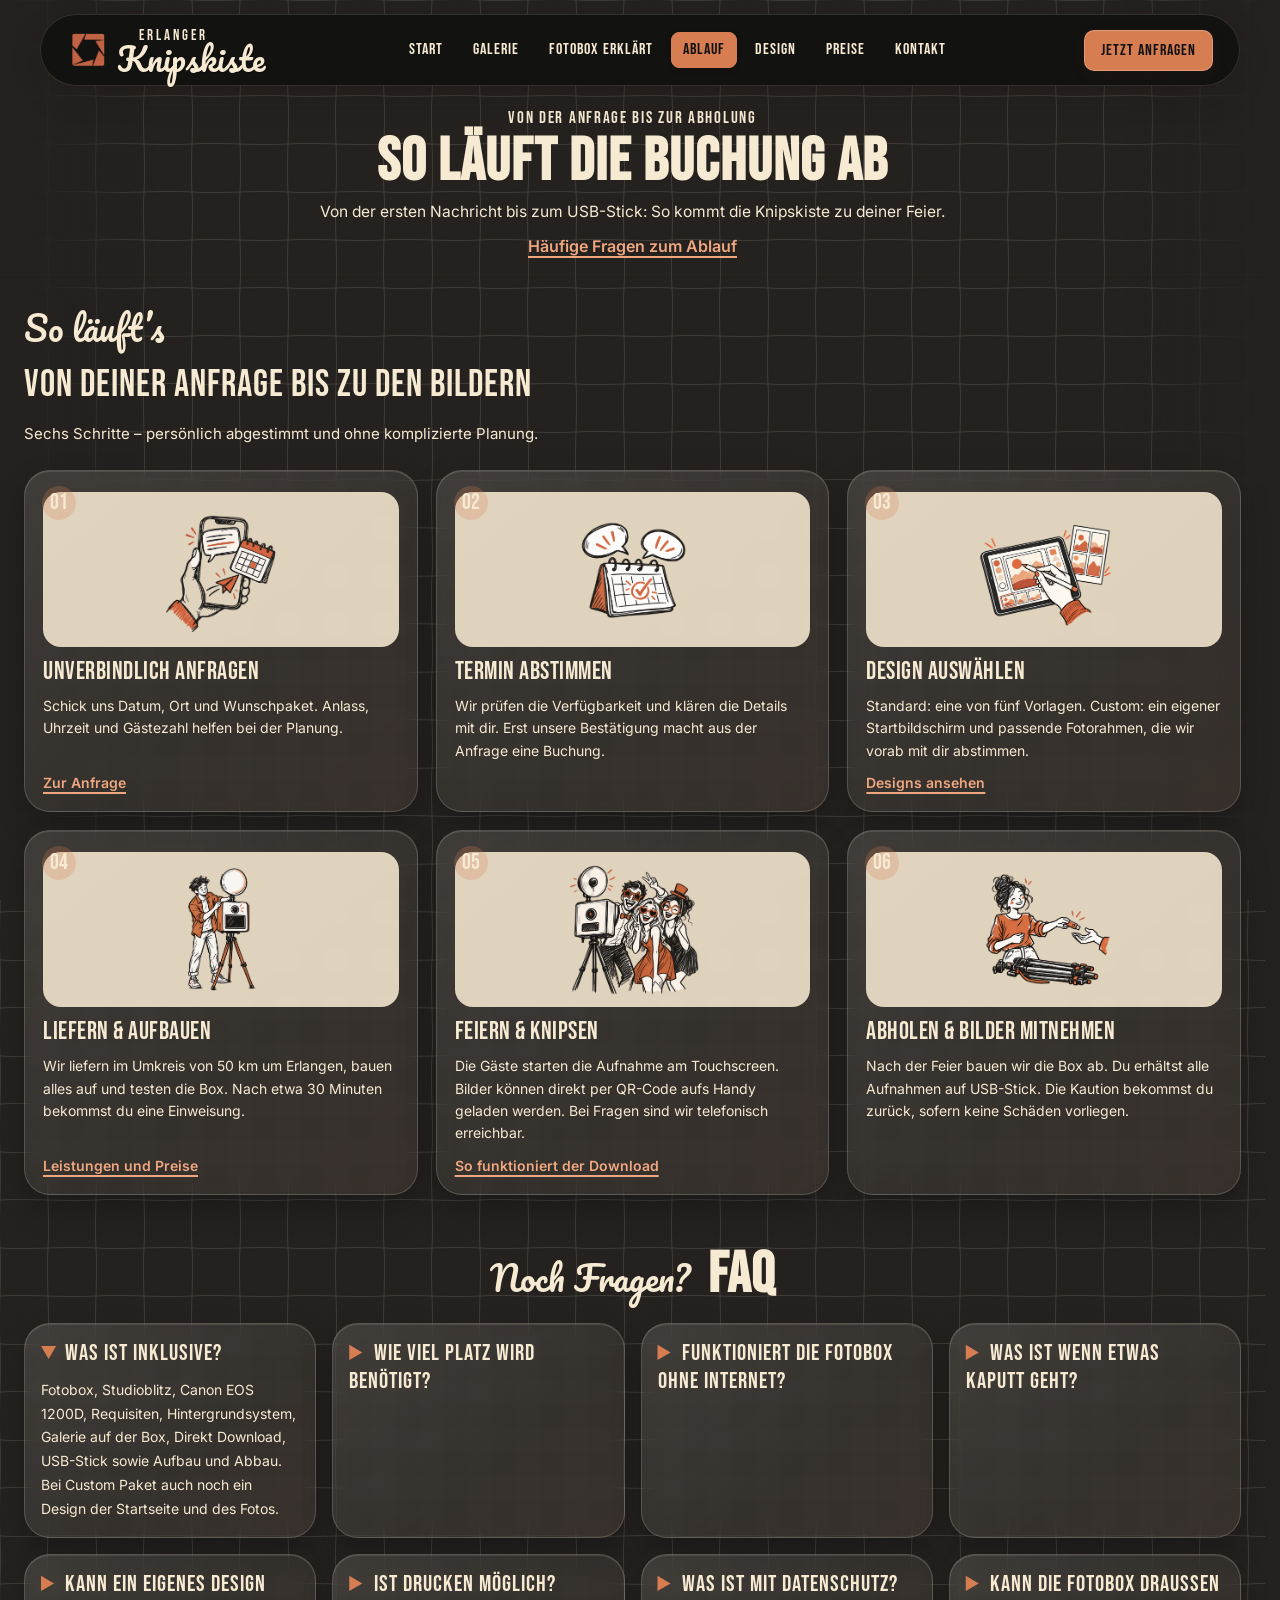
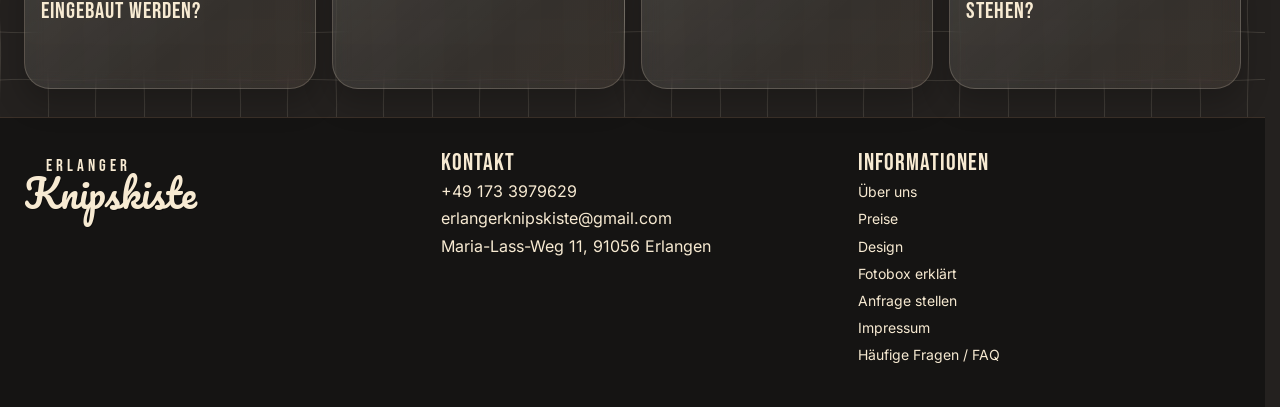
==== commit 40430eb7: "Add files via upload" ====
--- a/ablauf.html
+++ b/ablauf.html
@@ -1,26 +1,25 @@
 <!DOCTYPE html>
-
 <html lang="de">
 <head>
-<meta charset="utf-8"/>
-<meta content="width=device-width, initial-scale=1" name="viewport"/>
+<meta charset="utf-8">
+<meta content="width=device-width, initial-scale=1" name="viewport">
 <style id="font-loading-style">html.fonts-loading body{opacity:0}html.fonts-ready body{opacity:1;transition:opacity .14s ease}</style>
 <script>(function(){var d=document.documentElement;d.classList.add('fonts-loading');function done(){d.classList.remove('fonts-loading');d.classList.add('fonts-ready')}var t=setTimeout(done,1200);if(document.fonts&&document.fonts.ready){document.fonts.ready.then(function(){clearTimeout(t);done()}).catch(done)}else{window.addEventListener('load',done,{once:true})}})();</script>
-<title>Ablauf &amp; Anfrage – Erlanger Knipskiste</title>
-<meta content="So funktioniert die Buchung der Fotobox: Anfrage, Abstimmung, Design, Lieferung, Aufbau, Feier und Bildübergabe." name="description"/>
-<link href="assets/favicon-32x32.png?v=2" rel="icon" sizes="32x32" type="image/png"/>
-<link href="favicon.ico?v=2" rel="shortcut icon"/>
-<link href="assets/apple-touch-icon.png?v=2" rel="apple-touch-icon" sizes="180x180"/>
-<meta content="website" property="og:type"/>
-<meta content="de_DE" property="og:locale"/>
-<meta content="Erlanger Knipskiste" property="og:site_name"/>
-<meta content="Ablauf &amp; Anfrage – Erlanger Knipskiste" property="og:title"/>
-<meta content="So funktioniert die Buchung der Fotobox: Anfrage, Abstimmung, Design, Lieferung, Aufbau, Feier und Bildübergabe." property="og:description"/>
-<meta content="https://erlangerknipskiste.de/ablauf.html" property="og:url"/>
-<meta content="https://erlangerknipskiste.de/assets/photobox_setup_real.jpg" property="og:image"/>
-<meta content="Aufgebaute Erlanger Knipskiste Fotobox bei einer Veranstaltung" property="og:image:alt"/>
-<meta content="summary_large_image" name="twitter:card"/>
-<meta content="https://erlangerknipskiste.de/assets/photobox_setup_real.jpg" name="twitter:image"/>
+<title>Ablauf – Erlanger Knipskiste</title>
+<meta content="Anfrage, Buchungsbestätigung, Design, Aufbau, Nutzung und Abholung der Fotobox in sechs Schritten." name="description">
+<link href="assets/favicon-32x32.png?v=2" rel="icon" sizes="32x32" type="image/png">
+<link href="favicon.ico?v=2" rel="shortcut icon">
+<link href="assets/apple-touch-icon.png?v=2" rel="apple-touch-icon" sizes="180x180">
+<meta content="website" property="og:type">
+<meta content="de_DE" property="og:locale">
+<meta content="Erlanger Knipskiste" property="og:site_name">
+<meta content="Ablauf – Erlanger Knipskiste" property="og:title">
+<meta content="Anfrage, Buchungsbestätigung, Design, Aufbau, Nutzung und Abholung der Fotobox in sechs Schritten." property="og:description">
+<meta content="https://erlangerknipskiste.de/ablauf.html" property="og:url">
+<meta content="https://erlangerknipskiste.de/assets/photobox_setup_real.jpg" property="og:image">
+<meta content="Aufgebaute Erlanger Knipskiste Fotobox bei einer Veranstaltung" property="og:image:alt">
+<meta content="summary_large_image" name="twitter:card">
+<meta content="https://erlangerknipskiste.de/assets/photobox_setup_real.jpg" name="twitter:image">
 <script type="application/ld+json">
   {
     "@context": "https://schema.org",
@@ -41,11 +40,11 @@
     }
   }
   </script>
-<link href="https://fonts.googleapis.com" rel="preconnect"/>
-<link crossorigin="" href="https://fonts.gstatic.com" rel="preconnect"/>
-<link href="https://fonts.googleapis.com/css2?family=Bebas+Neue&amp;family=Inter:wght@400;500;600;700&amp;family=Pacifico&amp;display=swap" rel="stylesheet"/>
+
+
+
 <link href="style.css" rel="stylesheet">
-</link><link href="https://erlangerknipskiste.de/ablauf.html" rel="canonical"/>
+<link href="https://erlangerknipskiste.de/ablauf.html" rel="canonical">
 <style>
 .page-header,.subpage-hero,.hero-small,.hero{padding-top:170px!important;}
 main{padding-top:20px;}
@@ -55,100 +54,44 @@
 html{scroll-padding-top:100px;}
 }
 </style>
-</head>
-<body><header class="topbar">
+<link href="anpassungen.css" rel="stylesheet"></head>
+<body id="knipskiste" class="darkPreview"><header class="topbar">
 <a aria-label="Erlanger Knipskiste Startseite" class="brand" href="index.html">
-<img alt="" aria-hidden="true" class="brandMark" src="assets/knipskiste-logo-transparent.png"/>
+<img alt="" aria-hidden="true" class="brandMark" src="assets/knipskiste-logo-transparent.png">
 <span class="logo">
 <span>ERLANGER</span>
 <strong>Knipskiste</strong>
 </span>
 </a>
 <button aria-label="Menü öffnen" class="mobileMenuButton" type="button">☰</button>
-<nav><a href="index.html">Start</a><a href="preise.html">Preise</a><a href="galerie.html">Galerie</a><a aria-current="page" class="active" href="ablauf.html">Ablauf</a><a href="ueber-uns.html">Über uns</a></nav>
-<a class="navbtn" data-highlight-anfrage="true" href="ablauf.html#anfrage">Jetzt anfragen</a>
-</header><main id="start"><section class="subpageHero paper"><div><p class="eyebrow">In sechs einfachen Schritten</p><h1>Von der Anfrage bis zur Feier</h1><p class="lead">Wir halten die Abstimmung persönlich und unkompliziert. Hier siehst du den gesamten Ablauf und kannst direkt deinen Wunschtermin anfragen.</p></div></section><section class="serviceProcess paper reveal unifiedPaper" id="ablauf">
-<div class="serviceProcessGrid">
-<section class="processPanel">
-<div class="sectionHead"><p class="script">So läuft's</p><h2>Ablauf</h2></div>
-<div class="timeline">
-<article><span>01</span><div><h3>Anfrage senden</h3><p>Du schickst mir das Datum, den Ort, deinen Anlass, dein Wunschpaket und grob die Uhrzeit. Hilfreich sind Gästezahl, Veranstaltungsart und ein Foto oder Hinweis zum Aufbauplatz. Schreib uns gerne eine Nachricht über Insta, WhatsApp, Mail oder das Formular hier rechts! </p></div></article>
-<article><span>02</span><div><h3>Termin &amp; Paket bestätigen</h3><p>Wir prüfen, ob der Termin frei ist und bestätigen den Termin. Weitere Details können gerne ganz bequem über WhatsApp, telefonisch oder andere Messenger ablaufen. Wir wollen für möglichst entspannte Kommunikation sorgen und sind gerne flexibel.</p></div></article>
-<article><span>03</span><div><h3>Design &amp; Vorbereitung</h3><p>Beim Custom-Paket kann ein eigenes Layout vorbereitet werden – mehr Infos findest du hier. Ich kläre Details mit dir ab und wir einigen uns auf ein Design.</p></div></article>
-<article><span>04</span><div><h3>Lieferung &amp; Aufbau</h3><p>Die Fotobox wird im Umkreis von 50 km um Erlangen geliefert, aufgebaut und getestet. Dazu gehören Box, Stativ, Blitz, Hintergrundsystem und Requisiten. Wir benötigen dafür einen kleinen Raum oder eine passende Ecke. Der Aufbau dauert ca. 30 Minuten. Du bekommst dann noch eine kleine Einweisung von mir um die Fotobox bedienen zu können. Bezahlen kannst du dann direkt in Bar (inkl. Kaution).</p></div></article>
-<article><span>05</span><div><h3>Feiern &amp; Fotos machen</h3><p>Die Gäste bedienen die Box selbst. Die Fotos erscheinen in der Galerie auf der Fotobox und können direkt heruntergeladen werden. Die Box funktioniert komplett offline. Wir stehen während des Leihzeitraums immer telefonisch zur Verfügung.</p></div></article>
-<article><span>06</span><div><h3>Abbau &amp; Bildübergabe</h3><p>Nach der Feier wird alles wieder abgebaut. Die Bilder bekommst du gesammelt auf USB-Stick; beim Druckpaket zusätzlich mit Sofortdruck während des Events. Du bekommst den USB-Stick direkt nach dem Event und deine Kaution natürlich zurück.</p></div></article>
+<nav><a href="index.html">Start</a><a href="galerie.html">Galerie</a><a href="funktionierts.html">Fotobox erklärt</a><a href="ablauf.html" class="active" aria-current="page">Ablauf</a><a href="design.html">Design</a><a href="preise.html">Preise</a><a href="kontakt.html">Kontakt</a></nav><a class="navbtn" data-highlight-anfrage="true" href="kontakt.html#anfrage">Jetzt anfragen</a>
+</header><main id="start"><section class="subpageHero paper"><div><p class="eyebrow">Von der Anfrage bis zur Abholung</p><h1>So läuft die Buchung ab</h1><p class="lead">Von der ersten Nachricht bis zum USB-Stick: So kommt die Knipskiste zu deiner Feier.</p><a class="textLink faqJump" href="#faq">Häufige Fragen zum Ablauf</a></div></section><section id="ablauf" class="paper sketchProcess"><div class="sketchIntro"><p class="script">So läuft’s</p><h2>Von deiner Anfrage bis zu den Bildern</h2><p>Sechs Schritte – persönlich abgestimmt und ohne komplizierte Planung.</p></div><div class="sketchGrid"><article class="sketchStep frostedSurface"><span class="sketchNumber">01</span><img src="assets/ablauf-skizze-1.png" alt="Unverbindlich anfragen" loading="lazy"><h3>Unverbindlich anfragen</h3><p>Schick uns Datum, Ort und Wunschpaket. Anlass, Uhrzeit und Gästezahl helfen bei der Planung.</p><a href="kontakt.html#anfrage" class="textLink">Zur Anfrage</a></article><article class="sketchStep frostedSurface"><span class="sketchNumber">02</span><img src="assets/ablauf-skizze-2.png" alt="Termin abstimmen" loading="lazy"><h3>Termin abstimmen</h3><p>Wir prüfen die Verfügbarkeit und klären die Details mit dir. Erst unsere Bestätigung macht aus der Anfrage eine Buchung.</p></article><article class="sketchStep frostedSurface"><span class="sketchNumber">03</span><img src="assets/ablauf-skizze-3.png" alt="Design auswählen" loading="lazy"><h3>Design auswählen</h3><p>Standard: eine von fünf Vorlagen. Custom: ein eigener Startbildschirm und passende Fotorahmen, die wir vorab mit dir abstimmen.</p><a href="design.html" class="textLink">Designs ansehen</a></article><article class="sketchStep frostedSurface"><span class="sketchNumber">04</span><img src="assets/ablauf-skizze-4.png" alt="Liefern &amp; aufbauen" loading="lazy"><h3>Liefern &amp; aufbauen</h3><p>Wir liefern im Umkreis von 50 km um Erlangen, bauen alles auf und testen die Box. Nach etwa 30 Minuten bekommst du eine Einweisung.</p><a href="preise.html" class="textLink">Leistungen und Preise</a></article><article class="sketchStep frostedSurface"><span class="sketchNumber">05</span><img src="assets/ablauf-skizze-5.png" alt="Feiern &amp; knipsen" loading="lazy"><h3>Feiern &amp; knipsen</h3><p>Die Gäste starten die Aufnahme am Touchscreen. Bilder können direkt per QR-Code aufs Handy geladen werden. Bei Fragen sind wir telefonisch erreichbar.</p><a href="funktionierts.html#qr-download" class="textLink">So funktioniert der Download</a></article><article class="sketchStep frostedSurface"><span class="sketchNumber">06</span><img src="assets/ablauf-skizze-6.png" alt="Abholen &amp; Bilder mitnehmen" loading="lazy"><h3>Abholen &amp; Bilder mitnehmen</h3><p>Nach der Feier bauen wir die Box ab. Du erhältst alle Aufnahmen auf USB-Stick. Die Kaution bekommst du zurück, sofern keine Schäden vorliegen.</p></article></div></section><section class="faqWide dark reveal unifiedPaper" id="faq">
+<div class="faqIntro">
+<p class="script">Noch Fragen?</p>
+<h2>FAQ</h2>
 </div>
-</section>
-<aside class="rightStack">
-<section class="servicePanel">
-<div class="sectionHead compact"><p class="script">Kurz drin</p><h2>Leistungen</h2></div>
-<ul class="quickServiceList">
-<li>Viele Requisiten</li>
-<li>Hintergrundsystem</li>
-<li>Direkter Download per QR-Code</li>
-<li>Alle Bilder auf USB-Stick</li>
-<li>Professioneller Studioblitz (Walimex Newcomer)</li>
-<li>Canon EOS 1200D Spiegelreflexkamera</li>
-<li>Eigenes Design auf Wunsch</li>
-<li>Inkl. Aufbau &amp; Abbau</li>
-</ul>
-</section>
-<section class="inquiryPanel" id="anfrage">
-<h2><span>✦</span> Anfrage stellen <span>✦</span></h2>
-<form action="https://formspree.io/f/mnjkpbgq" id="bookingForm" method="POST">
-<input name="_subject" type="hidden" value="Neue Anfrage Erlanger Knipskiste"/>
-<input name="_captcha" type="hidden" value="false"/>
-<input name="Name" placeholder="Dein Name *" required=""/>
-<input name="Email" placeholder="E-Mail-Adresse *" required="" type="email"/>
-<input name="Telefon" placeholder="Telefonnummer optional"/>
-<input name="Datum" required="" type="date"/>
-<input name="Ort" placeholder="Veranstaltungsort"/>
-<select name="Paket">
-<option>Standard – 175€</option>
-<option selected="">Custom Design – 200€</option>
-</select>
-<textarea name="Nachricht" placeholder="Weitere Infos: Anlass, Uhrzeit, Gästezahl, Wunschdesign, Druckwunsch ..."></textarea>
-<button type="submit">Anfrage senden</button>
-<div aria-live="polite" class="formStatus" id="formStatus"></div>
-</form>
-</section>
-</aside>
+<div class="faqGrid">
+<details open="" class="frostedSurface"><summary>Was ist inklusive?</summary><p>Fotobox, Studioblitz, Canon EOS 1200D, Requisiten, Hintergrundsystem, Galerie auf der Box, Direkt Download, USB-Stick sowie Aufbau und Abbau. Bei Custom Paket auch noch ein Design der Startseite und des Fotos.</p></details>
+<details class="frostedSurface"><summary>Wie viel Platz wird benötigt?</summary><p>Wir benötigen eine geeignete Stellfläche, einen Stromanschluss in der Nähe und ausreichend Abstand zum Hintergrundsystem. Schick uns ein Foto vom geplanten Platz; die genaue Aufstellung stimmen wir mit dir ab.</p></details>
+<details class="frostedSurface"><summary>Funktioniert die Fotobox ohne Internet?</summary><p>Ja, die Fotobox ist komplett offline funktionsfähig. Download und Galerie laufen lokal über die Box.</p></details>
+<details class="frostedSurface"><summary>Was ist wenn etwas kaputt geht?</summary><p>Wir sichern uns über eine Kaution von 200€ ab. Falls es zu größeren Schäden kommen sollte, wird das persönlich geklärt.</p></details>
+<details class="frostedSurface"><summary>Kann ein eigenes Design eingebaut werden?</summary><p>Ja. Im Custom-Paket gestalten wir den Startbildschirm und die Fotorahmen nach deinen Wünschen, zum Beispiel mit Namen, Datum, Wunschfarben oder Firmenlogo. Den Entwurf stimmen wir mit dir ab.</p></details>
+<details class="frostedSurface"><summary>Ist Drucken möglich?</summary><p>Noch nicht, jedoch ist in Zukunft im Paket „Custom Design mit Druck“ ein Drucker geplant.</p></details>
+<details class="frostedSurface"><summary>Was ist mit Datenschutz?</summary><p>Die Aufnahmen werden direkt auf dem USB-Stick gespeichert. Wir sehen deine Fotos nicht ein.</p></details>
+<details class="frostedSurface"><summary>Kann die Fotobox draußen stehen?</summary><p>Ja, wenn die Fotobox trocken und standsicher aufgestellt werden kann. Den Standort besprechen wir vorher mit dir.</p></details>
 </div>
 </section></main><footer class="footer dark" id="kontakt">
 <a class="logo" href="index.html">
 <span>ERLANGER</span>
 <strong>Knipskiste</strong>
 </a>
-<p><b>Kontakt</b><br/>+49 173 3979629<br/>erlangerknipskiste@gmail.com<br/>Maria-Lass-Weg 11, 91056 Erlangen</p>
-<p class="footerLinks"><b>Informationen</b><br/>
-<a href="ueber-uns.html#ueber-uns">Über uns</a><br/>
-<a href="preise.html">Preise</a><br/><a href="ablauf.html#anfrage">Anfrage stellen</a><br/><button class="footerTextButton" data-open-impressum="" type="button">Impressum</button>
-</p>
-</footer><div aria-hidden="true" aria-labelledby="impressumTitle" aria-modal="true" class="legalModal" id="impressumModal" role="dialog">
-<div class="legalModalPanel" role="document">
-<button aria-label="Impressum schließen" class="legalModalClose" type="button">×</button>
-<h2 id="impressumTitle">Impressum</h2>
-<p><strong>Angaben gemäß § 5 DDG</strong></p>
-<p>
-        Erlanger Knipskiste<br/>
-        Inhaber: Felix <strong>[Nachname ergänzen]</strong><br/>
-        Maria-Lass-Weg 11<br/>
-        91056 Erlangen<br/>
-        Deutschland
-      </p>
-<p>
-<strong>Kontakt</strong><br/>
-        Telefon: +49 173 3979629<br/>
-        E-Mail: <a href="mailto:erlangerknipskiste@gmail.com">erlangerknipskiste@gmail.com</a>
-</p>
-<p><strong>Verbraucherstreitbeilegung</strong><br/>
-        Wir sind nicht bereit oder verpflichtet, an Streitbeilegungsverfahren vor einer Verbraucherschlichtungsstelle teilzunehmen.
-      </p>
-<p class="legalNotice"><strong>Wichtig:</strong> Bitte vor der Veröffentlichung den vollständigen Vor- und Nachnamen des Inhabers ergänzen. Ein abgekürzter Nachname genügt für ein gewerbliches Impressum grundsätzlich nicht.</p>
-</div>
-</div><div aria-hidden="true" class="lightbox" id="lightbox">
+<p><b>Kontakt</b><br>+49 173 3979629<br>erlangerknipskiste@gmail.com<br>Maria-Lass-Weg 11, 91056 Erlangen</p>
+<p class="footerLinks"><b>Informationen</b><br>
+<a href="kontakt.html#ueber-uns">Über uns</a><br>
+<a href="preise.html">Preise</a><br><a href="design.html">Design</a><br><a href="funktionierts.html">Fotobox erklärt</a><br><a href="kontakt.html#anfrage">Anfrage stellen</a><br><a href="impressum.html">Impressum</a>
+<span><br><a href="ablauf.html#faq">Häufige Fragen / FAQ</a></span></p>
+</footer><div aria-hidden="true" class="lightbox" id="lightbox">
 <button aria-label="Schließen" class="lightboxClose" type="button">×</button>
-<figure class="lightboxFigure"><img alt="Großansicht Galerie" id="lightboxImage"/><figcaption id="lightboxCaption"></figcaption></figure>
+<figure class="lightboxFigure"><img alt="Großansicht Galerie" id="lightboxImage"><figcaption id="lightboxCaption"></figcaption></figure>
 </div><script src="script.js"></script></body>
-</html>
+</html>
--- a/style.css
+++ b/style.css
@@ -1,6 +1,6 @@
 :root{--black:#101112;--paper:#ead9bd;--paper2:#f1e4cc;--cream:#f7ead2;--rust:#c65f3e;--rust-dark:#9e462d;--line:#433229;--muted:#5a4a40}
 *{box-sizing:border-box}html{scroll-behavior:smooth}body{margin:0;color:#151515;background:var(--black);font-family:Inter,system-ui,sans-serif}body::before{content:"";position:fixed;inset:0;pointer-events:none;opacity:.08;background-image:radial-gradient(#000 1px,transparent 1px);background-size:5px 5px}img{max-width:100%;display:block}a,button,input,select,textarea{font:inherit}
-.paper{background:linear-gradient(90deg,rgba(255,255,255,.20),rgba(0,0,0,.04)),radial-gradient(rgba(120,65,30,.14) 1px,transparent 1px),linear-gradient(0deg,rgba(255,255,255,.06),rgba(255,255,255,.06));background-color:var(--paper);background-size:auto,10px 10px,auto}.dark{background:linear-gradient(90deg,#111214,#0e0f10 45%,#121315);color:var(--cream)}
+.paper{background:linear-gradient(90deg,rgba(255,255,255,.20),rgba(0,0,0,.04)),linear-gradient(transparent,transparent),linear-gradient(0deg,rgba(255,255,255,.06),rgba(255,255,255,.06));background-color:var(--paper);background-size:auto,10px 10px,auto}.dark{background:linear-gradient(90deg,#111214,#0e0f10 45%,#121315);color:var(--cream)}
 .topbar{height:82px;position:sticky;top:0;z-index:40;display:flex;align-items:center;gap:38px;padding:0 6vw;background:#0d0f10;border-bottom:1px solid #2b211d}.logo{min-width:185px;color:var(--cream);text-decoration:none;line-height:.82;display:inline-block;position:relative;transform:none}.logo span{display:block;font:18px "Bebas Neue",sans-serif;letter-spacing:4px}.logo strong{font:40px Pacifico,cursive;font-weight:400;letter-spacing:0;text-transform:none}.logo i{color:var(--rust);position:absolute;right:-8px;top:9px;font-style:normal;font-size:24px}
 nav{display:flex;gap:30px;flex:1;justify-content:center}nav a,.navbtn,.btn,.priceCard a,button,.priceCard h3,.timeline h3,.servicePanel h3,.faqGrid summary,.inquiryPanel h2,.faqWide h2,.photoFeature h2,.gallery h2,.pricing h2,.sectionHead h2{font-family:"Bebas Neue",sans-serif;letter-spacing:1px;text-transform:uppercase}nav a{color:var(--cream);text-decoration:none;font-size:18px}.navbtn,.btn{padding:15px 28px;text-decoration:none;border:2px solid var(--rust);color:#111;background:var(--rust);font-size:18px;box-shadow:8px 8px 0 rgba(0,0,0,.2);transition:.18s ease}.navbtn:hover,.btn.primary:hover,.priceCard a:hover{background:var(--rust-dark);transform:translate(-2px,-2px);box-shadow:12px 12px 0 rgba(0,0,0,.22)}.btn.ghost{background:rgba(255,246,228,.2);border-color:#111;color:#111}
 
@@ -2016,7 +2016,7 @@
 .customDesignSection{
   background:
     linear-gradient(90deg,rgba(255,255,255,.20),rgba(0,0,0,.04)),
-    radial-gradient(rgba(120,65,30,.14) 1px,transparent 1px),
+    linear-gradient(transparent,transparent),
     linear-gradient(0deg,rgba(255,255,255,.06),rgba(255,255,255,.06)) !important;
   background-color:var(--paper) !important;
   background-size:auto,10px 10px,auto !important;
@@ -2128,7 +2128,7 @@
 .faqWide{
   background:
     linear-gradient(90deg,rgba(255,255,255,.20),rgba(0,0,0,.04)),
-    radial-gradient(rgba(120,65,30,.12) 1px,transparent 1px),
+    linear-gradient(transparent,transparent),
     linear-gradient(0deg,rgba(255,255,255,.06),rgba(255,255,255,.06)) !important;
   background-color:var(--paper) !important;
   color:#151515 !important;
@@ -2269,7 +2269,7 @@
   inset:0;
   pointer-events:none;
   background-image:
-    radial-gradient(rgba(66,48,39,.10) 1px, transparent 1px);
+    linear-gradient(transparent,transparent);
   background-size:10px 10px;
   opacity:.65;
 }
@@ -2303,7 +2303,7 @@
 #custom-design{
   background:
     linear-gradient(90deg,rgba(255,255,255,.20),rgba(0,0,0,.04)),
-    radial-gradient(rgba(120,65,30,.14) 1px,transparent 1px),
+    linear-gradient(transparent,transparent),
     linear-gradient(0deg,rgba(255,255,255,.06),rgba(255,255,255,.06)) !important;
   background-color:var(--paper) !important;
   background-size:auto,10px 10px,auto !important;
@@ -2361,7 +2361,7 @@
   background-color:var(--paper) !important;
   background-image:
     linear-gradient(90deg,rgba(255,255,255,.20),rgba(0,0,0,.04)),
-    radial-gradient(rgba(120,65,30,.14) 1px,transparent 1px),
+    linear-gradient(transparent,transparent),
     linear-gradient(0deg,rgba(255,255,255,.06),rgba(255,255,255,.06)) !important;
   background-size:auto,10px 10px,auto !important;
   background-position:0 0,0 0,0 0 !important;
@@ -2598,7 +2598,7 @@
 /* v23 finale Anpassungen */
 main{padding-top:0!important}
 body{
-  background:linear-gradient(90deg,rgba(255,255,255,.20),rgba(0,0,0,.04)),radial-gradient(rgba(120,65,30,.14) 1px,transparent 1px),linear-gradient(0deg,rgba(255,255,255,.06),rgba(255,255,255,.06))!important;
+  background:linear-gradient(90deg,rgba(255,255,255,.20),rgba(0,0,0,.04)),linear-gradient(transparent,transparent),linear-gradient(0deg,rgba(255,255,255,.06),rgba(255,255,255,.06))!important;
   background-color:var(--paper)!important;
   background-size:auto,10px 10px,auto!important;
   background-position:0 0,0 0,0 0!important;
@@ -3765,7 +3765,7 @@
   border-bottom:1px solid rgba(67,50,41,.18);
   background:
     linear-gradient(90deg,rgba(255,255,255,.18),rgba(0,0,0,.035)),
-    radial-gradient(rgba(120,65,30,.14) 1px,transparent 1px),
+    linear-gradient(transparent,transparent),
     radial-gradient(circle at 50% 0,rgba(198,95,62,.15),transparent 42%),
     var(--paper) !important;
   background-size:auto,10px 10px,auto,auto !important;
@@ -3948,7 +3948,7 @@
   justify-content:center;
   text-align:center;
   background:
-    radial-gradient(rgba(120,65,30,.14) 1px,transparent 1px),
+    linear-gradient(transparent,transparent),
     var(--paper) !important;
   background-size:10px 10px,auto !important;
   color:var(--ink) !important;
@@ -3969,7 +3969,7 @@
   border-top:6px solid var(--rust) !important;
   border-radius:0 !important;
   background:
-    radial-gradient(rgba(120,65,30,.10) 1px,transparent 1px),
+    linear-gradient(transparent,transparent),
     linear-gradient(145deg,#fffaf1 0%,#f2e4cf 100%) !important;
   background-size:12px 12px,auto !important;
   box-shadow:7px 7px 0 var(--ink) !important;
@@ -4053,7 +4053,7 @@
   border-top:3px solid #171717 !important;
   border-radius:0 !important;
   background:
-    radial-gradient(rgba(120,65,30,.10) 1px,transparent 1px),
+    linear-gradient(transparent,transparent),
     rgba(255,250,241,.56) !important;
   background-size:12px 12px,auto !important;
   box-shadow:8px 8px 0 rgba(23,23,23,.18) !important;
@@ -4245,3 +4245,437 @@
   .pageTeasers .teaserGrid{margin-top:34px !important;}
   .pageTeasers .teaserCard{min-height:190px !important;padding:22px 20px 50px !important;}
 }
+
+
+/* Vorlagen-Seite */
+.formHoneypot{position:absolute!important;left:-9999px!important;width:1px!important;height:1px!important;opacity:0!important}
+.templatesHero{padding-bottom:58px!important}
+.templatesSection{padding:58px 6vw 30px}
+.templatesIntro{max-width:850px;margin:0 auto 38px;text-align:center}
+.templatesIntro h2{font:clamp(38px,5vw,68px) "Bebas Neue",sans-serif;letter-spacing:1px;text-transform:uppercase;margin:5px 0 14px;color:#211814}
+.templatesIntro p{font-size:18px;line-height:1.7}
+.templateList{display:grid;gap:34px;max-width:1380px;margin:0 auto}
+.templateCard{background:rgba(255,247,232,.78);border:3px solid #1b1714;box-shadow:10px 10px 0 rgba(197,99,67,.38);padding:28px}
+.templateCardHead{display:grid;grid-template-columns:100px 1fr;gap:24px;align-items:start;margin-bottom:24px}
+.templateCardHead>span{font:30px "Bebas Neue",sans-serif;letter-spacing:2px;color:#fff;background:var(--rust);padding:14px 12px;text-align:center;border:2px solid #1b1714}
+.templateCard h3{font:46px "Bebas Neue",sans-serif;letter-spacing:1px;text-transform:uppercase;margin:0;color:#211814}
+.templateCardHead p{margin:4px 0 0;font-size:17px;line-height:1.55;max-width:760px}
+.templatePreviewGrid{display:grid;grid-template-columns:repeat(3,1fr);gap:18px}
+.templatePreview{padding:0;background:#efe2ca;border:2px solid #1b1714;cursor:zoom-in;text-align:left;box-shadow:5px 5px 0 rgba(0,0,0,.12);transition:transform .18s ease,box-shadow .18s ease}
+.templatePreview:hover{transform:translate(-2px,-2px);box-shadow:8px 8px 0 rgba(197,99,67,.34)}
+.templatePreview img{display:block;width:100%;aspect-ratio:3/2;object-fit:cover;border-bottom:2px solid #1b1714}
+.templatePreview span{display:block;padding:11px 13px;font:22px "Bebas Neue",sans-serif;letter-spacing:1px;color:#211814;text-transform:uppercase}
+.templateChoose{display:inline-block;margin-top:22px;color:#211814;font:22px "Bebas Neue",sans-serif;letter-spacing:1px;text-transform:uppercase;text-decoration:none;border-bottom:3px solid var(--rust)}
+.templateCta{text-align:center;padding:36px 20px 78px}
+@media(max-width:920px){.templatePreviewGrid{grid-template-columns:1fr}.templateCardHead{grid-template-columns:76px 1fr}.templateCard h3{font-size:38px}.templateCard{padding:20px}}
+@media(max-width:560px){.templateCardHead{grid-template-columns:1fr}.templateCardHead>span{width:max-content}.templatesSection{padding-left:18px;padding-right:18px}.templateCard{padding:15px;box-shadow:6px 6px 0 rgba(197,99,67,.38)}}
+
+
+/* v5.6 – Vorlagen kompakter und im Stil der Preispakete */
+.templatesHero{padding-bottom:38px!important}
+.templatesSection{padding:38px 7vw 26px!important}
+.templatesIntro{max-width:980px;margin:0 auto 26px;text-align:center!important}
+.templatesIntro .eyebrow{margin-bottom:4px!important}
+.templatesIntro h2{
+  font-size:clamp(34px,4.2vw,52px)!important;
+  line-height:.98!important;
+  margin:4px 0 0!important;
+  letter-spacing:1px!important;
+}
+.templateList{
+  display:grid!important;
+  grid-template-columns:repeat(2,minmax(0,1fr))!important;
+  gap:26px!important;
+  max-width:1380px!important;
+}
+.templateCard{
+  background:rgba(255,246,228,.25)!important;
+  border:1.5px solid var(--line)!important;
+  box-shadow:10px 10px 0 rgba(198,95,62,.12)!important;
+  padding:22px 24px 24px!important;
+  transition:transform .2s ease,box-shadow .2s ease!important;
+}
+.templateCard:hover{
+  transform:translateY(-4px)!important;
+  box-shadow:13px 13px 0 rgba(198,95,62,.18)!important;
+}
+.templateCardHead{
+  display:block!important;
+  margin-bottom:18px!important;
+}
+.templateCardHead>span{
+  display:inline-block!important;
+  background:transparent!important;
+  border:0!important;
+  padding:0!important;
+  margin:0 0 4px!important;
+  color:var(--rust)!important;
+  font:20px "Bebas Neue",sans-serif!important;
+  letter-spacing:1.5px!important;
+  text-align:left!important;
+}
+.templateCard h3{
+  font-size:34px!important;
+  line-height:1!important;
+  margin:0 0 6px!important;
+}
+.templateCardHead p{
+  font-size:15px!important;
+  line-height:1.5!important;
+  margin:0!important;
+  max-width:none!important;
+}
+.templatePreviewGrid{gap:12px!important}
+.templatePreview{
+  border:1.5px solid var(--line)!important;
+  box-shadow:none!important;
+  background:rgba(255,250,241,.65)!important;
+}
+.templatePreview:hover{
+  transform:translateY(-2px)!important;
+  box-shadow:5px 5px 0 rgba(198,95,62,.13)!important;
+}
+.templatePreview img{border-bottom:1.5px solid var(--line)!important}
+.templatePreview span{
+  padding:9px 10px!important;
+  font-size:17px!important;
+  letter-spacing:.7px!important;
+}
+.templateChoose{
+  margin-top:16px!important;
+  font-size:18px!important;
+  border-bottom:2px solid var(--rust)!important;
+}
+.templateCta{padding:28px 20px 62px!important}
+@media(max-width:1050px){
+  .templateList{grid-template-columns:1fr!important}
+}
+@media(max-width:700px){
+  .templatesSection{padding:30px 20px 22px!important}
+  .templateCard{padding:18px!important}
+  .templatePreviewGrid{grid-template-columns:1fr!important}
+  .templateCard h3{font-size:30px!important}
+}
+
+
+/* v5.7 – konsistente Kartenrahmen wie bei den Preispaketen */
+.pageTeasers .teaserCard,
+.templateCard {
+  border: 1.5px solid var(--line) !important;
+  border-color: var(--line) !important;
+}
+
+/* Vorlagen ohne doppelte Zwischenüberschrift */
+.templatesSection { padding-top: 34px !important; }
+
+/* Lightbox vollständig im sichtbaren Bereich unterhalb der Navigation */
+.lightbox {
+  box-sizing: border-box !important;
+  align-items: center !important;
+  justify-content: center !important;
+  padding: 100px 22px 20px !important;
+  overflow: auto !important;
+}
+.lightboxFigure {
+  width: min(1100px, 94vw) !important;
+  max-width: 100% !important;
+  max-height: calc(100dvh - 120px) !important;
+  display: flex !important;
+  flex-direction: column !important;
+  align-items: center !important;
+  justify-content: center !important;
+}
+.lightboxFigure img {
+  width: auto !important;
+  max-width: 100% !important;
+  height: auto !important;
+  max-height: calc(100dvh - 170px) !important;
+  object-fit: contain !important;
+}
+.lightboxFigure figcaption { flex: 0 0 auto; }
+.lightboxClose {
+  position: fixed !important;
+  top: 94px !important;
+  right: 18px !important;
+  z-index: 2 !important;
+}
+@media (max-width: 700px) {
+  .lightbox { padding: 94px 12px 14px !important; }
+  .lightboxFigure { max-height: calc(100dvh - 108px) !important; }
+  .lightboxFigure img {
+    border-width: 7px !important;
+    max-height: calc(100dvh - 158px) !important;
+  }
+  .lightboxClose {
+    top: 88px !important;
+    right: 10px !important;
+    width: 44px !important;
+    height: 44px !important;
+  }
+}
+
+/* Eigenständige Impressumsseite */
+.legalPageHero { padding-bottom: 28px !important; }
+.legalPageSection { padding: 24px 7vw 72px; }
+.legalPageCard {
+  max-width: 900px;
+  margin: 0 auto;
+  padding: 30px 34px;
+  border: 1.5px solid var(--line);
+  background: rgba(255,246,228,.25);
+  box-shadow: 10px 10px 0 rgba(198,95,62,.12);
+}
+.legalPageCard h2 { margin-top: 0; font: 44px "Bebas Neue",sans-serif; letter-spacing: 1px; text-transform: uppercase; }
+.legalPageCard p { line-height: 1.65; }
+.legalPageCard a { color: inherit; }
+@media (max-width: 700px) {
+  .legalPageSection { padding: 18px 18px 52px; }
+  .legalPageCard { padding: 22px 20px; box-shadow: 7px 7px 0 rgba(198,95,62,.12); }
+}
+
+/* v5.8 – Karten exakt an die Preispakete angleichen */
+.pageTeasers .teaserCard,
+.templateCard {
+  border: 1.5px solid var(--line) !important;
+  background: rgba(255,246,228,.25) !important;
+  box-shadow: 10px 10px 0 rgba(198,95,62,.12) !important;
+  border-radius: 0 !important;
+  color: #151515 !important;
+  transition: transform .2s ease, box-shadow .2s ease !important;
+}
+.pageTeasers .teaserCard:hover,
+.templateCard:hover {
+  transform: translateY(-4px) !important;
+  box-shadow: 13px 13px 0 rgba(198,95,62,.18) !important;
+}
+
+/* Typografie der Karten auf das Maß der Preisboxen bringen */
+.pageTeasers .teaserCard h3,
+.templateCard h3 {
+  font-family: "Bebas Neue", sans-serif !important;
+  font-size: 29px !important;
+  line-height: 1 !important;
+  letter-spacing: 1px !important;
+  text-transform: uppercase !important;
+}
+.pageTeasers .teaserCard p,
+.templateCardHead p {
+  font-size: 14px !important;
+  line-height: 1.48 !important;
+}
+.pageTeasers .teaserCard .teaserNumber,
+.templateCardHead > span {
+  color: var(--rust) !important;
+  background: transparent !important;
+  border: 0 !important;
+  padding: 0 !important;
+  box-shadow: none !important;
+  font-family: "Bebas Neue", sans-serif !important;
+  font-size: 24px !important;
+  line-height: 1 !important;
+  letter-spacing: 1px !important;
+}
+
+/* Die kleinen Vorschaukarten ebenfalls in derselben hellen Kartenfarbe */
+.templatePreview {
+  border: 1.5px solid var(--line) !important;
+  background: rgba(255,246,228,.25) !important;
+  border-radius: 0 !important;
+}
+.templatePreview img {
+  border-bottom: 1.5px solid var(--line) !important;
+}
+
+/* Papierstruktur zwischen Infokarten und Anfragebutton ohne Farbsprung fortführen */
+.pageTeasers.unifiedPaper,
+.pageCta.compactCta {
+  background-color: var(--paper) !important;
+  background-image:
+    linear-gradient(90deg,rgba(255,255,255,.20),rgba(0,0,0,.04)),
+    linear-gradient(transparent,transparent),
+    linear-gradient(0deg,rgba(255,255,255,.06),rgba(255,255,255,.06)) !important;
+  background-size: auto,10px 10px,auto !important;
+  background-attachment: fixed,fixed,fixed !important;
+}
+.pageTeasers.unifiedPaper { padding-bottom: 34px !important; }
+.pageCta.compactCta {
+  margin-top: 0 !important;
+  padding-top: 16px !important;
+  border-top: 0 !important;
+}
+
+/* v5.9 – echtes Redesign: Start- und Vorlagenkarten im Stil der Preisboxen */
+.pageTeasers .teaserGrid {
+  gap: 20px !important;
+  align-items: stretch !important;
+}
+.pageTeasers .teaserCard {
+  min-height: 0 !important;
+  padding: 20px 22px !important;
+  border: 1.5px solid var(--line) !important;
+  background: rgba(255,246,228,.25) !important;
+  box-shadow: 10px 10px 0 rgba(198,95,62,.12) !important;
+  display: flex !important;
+  flex-direction: column !important;
+  align-items: stretch !important;
+  text-align: left !important;
+  border-radius: 0 !important;
+}
+.pageTeasers .teaserCard:hover {
+  transform: translateY(-4px) !important;
+  box-shadow: 13px 13px 0 rgba(198,95,62,.18) !important;
+}
+.pageTeasers .teaserCard .teaserIcon,
+.pageTeasers .teaserCard > i {
+  display: none !important;
+}
+.pageTeasers .teaserCard .teaserNumber {
+  display: block !important;
+  margin: 0 0 8px !important;
+  padding: 0 !important;
+  color: var(--rust) !important;
+  background: none !important;
+  border: 0 !important;
+  font: 18px/1 "Bebas Neue",sans-serif !important;
+  letter-spacing: 1.5px !important;
+}
+.pageTeasers .teaserCard h3 {
+  margin: 0 0 12px !important;
+  font: 29px/1 "Bebas Neue",sans-serif !important;
+  letter-spacing: 1px !important;
+  text-transform: uppercase !important;
+  text-align: left !important;
+}
+.pageTeasers .teaserCard p {
+  margin: 0 !important;
+  font-size: 14px !important;
+  line-height: 1.48 !important;
+  color: #29221e !important;
+}
+.pageTeasers .teaserCard::after {
+  content: "Mehr erfahren →";
+  display: block;
+  width: max-content;
+  margin-top: auto;
+  padding-top: 18px;
+  color: var(--rust);
+  font: 17px/1 "Bebas Neue",sans-serif;
+  letter-spacing: 1px;
+  text-transform: uppercase;
+  border-bottom: 2px solid currentColor;
+}
+
+.templatesSection .templateList {
+  display: grid !important;
+  grid-template-columns: repeat(2,minmax(0,1fr)) !important;
+  gap: 20px !important;
+  max-width: 1220px !important;
+}
+.templatesSection .templateCard {
+  padding: 20px 22px 22px !important;
+  border: 1.5px solid var(--line) !important;
+  background: rgba(255,246,228,.25) !important;
+  box-shadow: 10px 10px 0 rgba(198,95,62,.12) !important;
+  border-radius: 0 !important;
+}
+.templatesSection .templateCard:hover {
+  transform: translateY(-4px) !important;
+  box-shadow: 13px 13px 0 rgba(198,95,62,.18) !important;
+}
+.templatesSection .templateCardHead {
+  display: block !important;
+  margin: 0 0 16px !important;
+}
+.templatesSection .templateCardHead > span {
+  display: block !important;
+  width: auto !important;
+  margin: 0 0 7px !important;
+  padding: 0 !important;
+  color: var(--rust) !important;
+  background: none !important;
+  border: 0 !important;
+  text-align: left !important;
+  font: 18px/1 "Bebas Neue",sans-serif !important;
+  letter-spacing: 1.5px !important;
+}
+.templatesSection .templateCard h3 {
+  margin: 0 0 8px !important;
+  color: #151515 !important;
+  font: 29px/1 "Bebas Neue",sans-serif !important;
+  letter-spacing: 1px !important;
+  text-transform: uppercase !important;
+}
+.templatesSection .templateCardHead p {
+  margin: 0 !important;
+  font-size: 14px !important;
+  line-height: 1.48 !important;
+  color: #29221e !important;
+}
+.templatesSection .templatePreviewGrid {
+  gap: 10px !important;
+}
+.templatesSection .templatePreview {
+  overflow: hidden !important;
+  padding: 0 !important;
+  border: 1.5px solid var(--line) !important;
+  background: rgba(255,246,228,.25) !important;
+  box-shadow: none !important;
+  border-radius: 0 !important;
+}
+.templatesSection .templatePreview:hover {
+  transform: translateY(-2px) !important;
+  box-shadow: 5px 5px 0 rgba(198,95,62,.12) !important;
+}
+.templatesSection .templatePreview img {
+  border-bottom: 1.5px solid var(--line) !important;
+}
+.templatesSection .templatePreview span {
+  padding: 9px 10px !important;
+  color: #151515 !important;
+  font: 16px/1.05 "Bebas Neue",sans-serif !important;
+  letter-spacing: .7px !important;
+  text-transform: uppercase !important;
+}
+.templatesSection .templateChoose {
+  margin-top: 16px !important;
+  color: var(--rust) !important;
+  font: 17px/1 "Bebas Neue",sans-serif !important;
+  letter-spacing: 1px !important;
+  border-bottom: 2px solid currentColor !important;
+}
+
+/* Durchgängige Papierfläche ohne sichtbaren Ansatz zwischen Karten und CTA */
+.pageTeasers.unifiedPaper,
+.pageCta.compactCta {
+  background-color: var(--paper) !important;
+  background-image: linear-gradient(transparent,transparent) !important;
+  background-size: 10px 10px !important;
+  background-position: 0 0 !important;
+  background-attachment: scroll !important;
+}
+.pageTeasers.unifiedPaper { padding-bottom: 28px !important; }
+.pageCta.compactCta {
+  padding-top: 20px !important;
+  margin-top: 0 !important;
+}
+
+@media (max-width: 900px) {
+  .templatesSection .templateList { grid-template-columns: 1fr !important; }
+}
+@media (max-width: 700px) {
+  .pageTeasers .teaserCard,
+  .templatesSection .templateCard { padding: 18px 19px !important; }
+  .templatesSection .templatePreviewGrid { grid-template-columns: 1fr !important; }
+}
+
+/* v5.10 – Rahmen der Start- und Vorlagenkarten bewusst hell wie bei den Preisboxen */
+.pageTeasers .teaserCard,
+.templatesSection .templateCard {
+  border: 1px solid rgba(67, 50, 41, .24) !important;
+}
+.templatesSection .templatePreview {
+  border: 1px solid rgba(67, 50, 41, .24) !important;
+}
+.templatesSection .templatePreview img {
+  border-bottom: 1px solid rgba(67, 50, 41, .24) !important;
+}
--- a/anpassungen.css
+++ b/anpassungen.css
@@ -0,0 +1,571 @@
+@font-face{font-family:"Bebas Neue";font-style:normal;font-weight:400;font-display:swap;src:url("assets/fonts/bebas-neue-latin-400-normal.woff2") format("woff2");}
+@font-face{font-family:"Pacifico";font-style:normal;font-weight:400;font-display:swap;src:url("assets/fonts/pacifico-latin-400-normal.woff2") format("woff2");}
+@font-face{font-family:"Inter";font-style:normal;font-weight:400;font-display:swap;src:url("assets/fonts/inter-latin-400-normal.woff2") format("woff2");}
+@font-face{font-family:"Inter";font-style:normal;font-weight:500;font-display:swap;src:url("assets/fonts/inter-latin-500-normal.woff2") format("woff2");}
+@font-face{font-family:"Inter";font-style:normal;font-weight:600;font-display:swap;src:url("assets/fonts/inter-latin-600-normal.woff2") format("woff2");}
+@font-face{font-family:"Inter";font-style:normal;font-weight:700;font-display:swap;src:url("assets/fonts/inter-latin-700-normal.woff2") format("woff2");}
+/* Gezielte Ergänzungen zur unveränderten Gestaltung der ersten ZIP. */
+/* Ruhige Papierflächen für Informationen; die Einstiegsfläche behält leichte Textur. */
+body::before{display:none!important}.paper:not(.hero),.pageTeasers.unifiedPaper,.pageCta.compactCta,.templatesSection,.templateCta,.designExplanation{background-image:none!important;background-color:var(--paper)!important;background-attachment:scroll!important}.paper:not(.hero)::before,.paper:not(.hero)::after{background-image:none!important}.hero.paper{background-image:linear-gradient(transparent,transparent)!important;background-size:12px 12px!important}.hero.paper::before,.hero.paper::after{background-image:none!important}
+.templatesSection .templateList{grid-template-columns:minmax(0,1fr)!important;width:100%!important;max-width:1280px!important;gap:30px!important}.templatesSection .templateCard{padding:26px 30px!important}.templatesSection .templateCardHead{display:grid!important;grid-template-columns:110px minmax(0,1fr)!important;gap:20px!important;align-items:start!important}.templatesSection .templateCardHead>span{font-size:22px!important;padding-top:5px!important}.templatesSection .templateCard h3{font-size:38px!important}.templatesSection .templatePreviewGrid{grid-template-columns:repeat(3,minmax(0,1fr))!important;gap:20px!important}.templatesSection .templatePreview img{width:100%!important;aspect-ratio:16/10!important;object-fit:contain!important}.templatesSection .templatePreview span{font-size:19px!important;padding:12px 14px!important}.templatesSection .templateChoose{display:inline-block!important;width:auto!important}
+.designExplanation,.functionSection{padding:42px 7vw}.explanationGrid{display:grid;grid-template-columns:repeat(3,minmax(0,1fr));gap:28px;margin:22px 0}.designExplanation h2,.functionSection h2{font:46px/1.1 'Bebas Neue',sans-serif;letter-spacing:1px;margin:0 0 20px}.designExplanation h3,.functionSection h3{font:28px/1.15 'Bebas Neue',sans-serif;letter-spacing:.5px;margin:20px 0 10px}.designExplanation p,.functionSection p,.functionSection li{font:16px/1.7 Inter,system-ui,sans-serif}.explanationGrid p{margin:0}.functionGrid{display:grid;grid-template-columns:minmax(0,1.1fr) minmax(0,.9fr);gap:46px;align-items:start}.functionVisual img{width:100%;height:auto;border:8px solid var(--cream)}.functionVisual>p{font-size:12px;margin-top:8px}.functionSteps{margin:0;padding-left:22px}.functionSteps li{padding:0 0 14px 8px}.functionSteps h3{margin-top:0}.functionSteps p{margin:0}.functionPlaceholder{border:1px dashed #b69b76;background:#ddc8a8;min-height:180px;display:flex;align-items:center;justify-content:center;padding:28px;color:#634c37;font:16px/1.5 Inter,system-ui,sans-serif;text-align:center}.dark .functionPlaceholder{background:#221b17;border-color:#75604a;color:var(--cream);min-height:300px}.functionLinks>p{margin-top:24px;max-width:900px}.functionLinks .actions{margin-top:15px}.bookingNote{margin:28px auto 0;max-width:1000px;font:14px/1.7 Inter,system-ui,sans-serif}.notBookable{display:block;margin-top:20px;padding:14px 18px;text-align:center;border:1px solid #bca688;color:#786550;background:#e4d4b8;font:20px/1.2 'Bebas Neue',sans-serif}.fieldLabel{font:13px/1.4 Inter,system-ui,sans-serif;display:block;margin-top:5px}.topbar nav{gap:20px!important}.topbar nav a{white-space:nowrap}.lightboxFigure{max-width:92vw}.inlineImageTag{cursor:zoom-in}.inquiryPanel .formStatus{font:12px/1.6 Inter,system-ui,sans-serif}.inquiryPanel form label{color:#382c23}
+@media(max-width:1150px){.topbar{gap:18px!important}.topbar nav{display:none!important}.topbar nav.is-open{display:flex!important;flex-direction:column!important;position:absolute!important;top:100%!important;left:0!important;right:0!important;width:100%!important;padding:20px 6vw!important;gap:14px!important;background:#101112!important;z-index:50!important}.mobileMenuButton{display:block!important;width:42px!important;margin:0 0 0 auto!important;padding:6px!important;background:transparent!important;color:var(--cream)!important;border:1px solid #695447!important;font-size:23px!important}.topbar .navbtn{margin:0!important}}
+@media(min-width:1151px){.mobileMenuButton{display:none!important}}
+@media(max-width:800px){.explanationGrid,.functionGrid{grid-template-columns:1fr;gap:25px}.designExplanation,.functionSection{padding:30px 6vw}.functionGrid .functionVisual{max-width:650px}.designExplanation h2,.functionSection h2{font-size:36px}.templatesSection .templateCard{padding:22px!important}.templatesSection .templateCardHead{grid-template-columns:85px minmax(0,1fr)!important}.templatesSection .templateCard h3{font-size:32px!important}.templatesSection .templatePreviewGrid{gap:12px!important}}
+@media(max-width:600px){.templatesSection .templatePreviewGrid{grid-template-columns:1fr!important}.templatesSection .templateCardHead{grid-template-columns:1fr!important;gap:5px!important}.templatesSection .templateCardHead>span{margin-bottom:0!important}.templatesSection .templateCard{padding:18px!important}.templatesSection .templateCard h3{font-size:32px!important}.templatesSection .templatePreview img{aspect-ratio:16/9!important}.templatesSection .templatePreview span{font-size:18px!important}.topbar{gap:10px!important;padding-left:16px!important;padding-right:16px!important}.topbar .navbtn{padding:10px 12px!important;font-size:16px!important}.functionLinks .btn{max-width:100%}.functionPlaceholder{min-height:160px}.dark .functionPlaceholder{min-height:180px}}
+@media(prefers-reduced-motion:reduce){html{scroll-behavior:auto!important}*,*:before,*:after{animation:none!important;transition:none!important}}
+.featureCopy>.btn{display:inline-block!important;margin-top:20px!important}
+/* Karostruktur und schwarze Inhaltsboxen, abgestimmt auf das Original. */
+:root{--page-width:min(1440px,calc(100% - 80px))}
+body{background-color:#e4d0ad!important;background-image:url('assets/karo-textur.svg')!important;background-size:96px 96px!important}
+main,.footer{width:var(--page-width)!important;max-width:1440px!important;margin-left:auto!important;margin-right:auto!important}
+main{box-shadow:0 8px 28px rgba(52,35,20,.10)}
+.topbar{width:var(--page-width)!important;max-width:1440px!important;left:50%!important;transform:translateX(-50%)!important}
+.paper,.paper:not(.hero),.hero.paper,.pageTeasers.unifiedPaper,.pageCta.compactCta,.templatesSection,.templateCta,.designExplanation{background-image:url('assets/karo-textur.svg')!important;background-size:96px 96px!important;background-attachment:scroll!important;background-position:0 0!important}
+main>section{padding-left:clamp(24px,4vw,64px)!important;padding-right:clamp(24px,4vw,64px)!important}
+.footer{padding-left:clamp(24px,4vw,64px)!important;padding-right:clamp(24px,4vw,64px)!important}
+/* Breite Vorlagenboxen mit dunkler Kopfzeile. */
+.templatesSection .templateCard{border:1.5px solid #181818!important;background:#f4e6cd!important;padding:24px!important;box-shadow:8px 8px 0 rgba(52,35,20,.13)!important;overflow:hidden!important}
+.templatesSection .templateCard:hover{transform:none!important;box-shadow:8px 8px 0 rgba(52,35,20,.13)!important}
+.templatesSection .templateCardHead{margin:-24px -24px 24px!important;padding:20px 24px!important;grid-template-columns:100px minmax(0,1fr)!important;background:#161718!important;gap:20px!important}
+.templatesSection .templateCardHead>span{color:var(--rust)!important;margin:0!important;padding-top:6px!important}
+.templatesSection .templateCard h3{color:var(--cream)!important;font-size:36px!important}
+.templatesSection .templateCardHead p{color:#e4d4bd!important;line-height:1.6!important}
+.templatesSection .templatePreview{border:1px solid #3d3329!important;background:#ead9bd!important}
+.templatesSection .templatePreview img{border-bottom:1px solid #3d3329!important}
+.templatesSection .templatePreview span{color:#171717!important}
+/* Erklärtexte als klar abgegrenzte Boxen. */
+.designExplanation>.sectionHead{background:#161718!important;padding:18px 24px!important;margin:0!important}
+.designExplanation>.sectionHead h2{color:var(--cream)!important;margin:0!important;font-size:36px!important}
+.explanationGrid{gap:18px!important;margin:22px 0!important;align-items:stretch}
+.explanationGrid article{background:#f4e6cd;border:1px solid #33281f;box-shadow:6px 6px 0 rgba(52,35,20,.10);padding:0 20px 20px;min-width:0}
+.explanationGrid article h3{background:#161718;color:var(--cream);padding:14px 20px;margin:0 -20px 18px;font-size:25px}
+.designExplanation>p{background:#f4e6cd;border:1px solid #33281f;padding:20px 24px;margin:0}
+.functionGrid{gap:24px!important}
+.functionGrid>div{border:1px solid #32281f;background:#f4e6cd;padding:24px;box-shadow:6px 6px 0 rgba(52,35,20,.10);min-width:0}
+.functionSection h2{background:#161718;color:var(--cream);padding:16px 20px;font-size:36px;margin:0 0 24px}
+.functionGrid>div>h2{margin-left:-24px;margin-right:-24px}
+.functionGrid>div>.script{font-size:26px!important;margin:0 0 14px!important}
+.functionVisual img{border:1px solid #2c241d!important;max-height:460px;object-fit:contain;background:#ead9bd}
+.functionVisual>p{color:#655344}
+.functionPlaceholder{margin-top:16px;background:#e9d7b7!important;border-color:#907457!important}
+.dark.functionSection{background:#161718!important;border-top:1px solid #4e3c2c;border-bottom:1px solid #4e3c2c}
+.dark.functionSection .functionGrid>div{background:#202122;border-color:#594637;color:var(--cream)}
+.dark.functionSection h2{background:#0d0f10;border-bottom:2px solid var(--rust)}
+.dark.functionSection .functionPlaceholder{margin-top:0;background:#202122!important;color:var(--cream)!important}
+.functionLinks{padding-top:32px!important}.functionLinks>h2{font-size:32px}.functionLinks .actions{gap:14px}
+@media(max-width:1100px){:root{--page-width:calc(100% - 40px)}.functionGrid{grid-template-columns:1fr!important}.explanationGrid{grid-template-columns:1fr!important}.functionVisual img{max-height:360px}}
+@media(max-width:700px){:root{--page-width:calc(100% - 24px)}main>section,.footer{padding-left:18px!important;padding-right:18px!important}.topbar{padding-left:12px!important;padding-right:12px!important}.templatesSection .templateCard{padding:18px!important}.templatesSection .templateCardHead{margin:-18px -18px 18px!important;padding:17px 18px!important;grid-template-columns:1fr!important;gap:7px!important}.templatesSection .templateCard h3{font-size:30px!important}.templatesSection .templatePreviewGrid{grid-template-columns:1fr!important}.templatesSection .templateCardHead>span{padding-top:0!important;font-size:18px!important}.functionGrid>div{padding:18px!important}.functionGrid>div>h2{margin-left:-18px;margin-right:-18px;padding:14px 18px;font-size:30px}.designExplanation>.sectionHead{padding:16px 18px!important}.designExplanation>.sectionHead h2{font-size:30px!important}.designExplanation>p{padding:18px}.functionLinks>h2{font-size:29px}.topbar .navbtn{font-size:14px!important;padding:10px!important}.functionSteps{padding-left:18px}.functionSteps li{padding-left:3px}.functionVisual img{max-height:320px}}
+/* Durchgehende Flächen: Rand und Mitte teilen genau einen Karohintergrund. */
+body{background-color:var(--paper)!important;background-image:url('assets/karo-textur.svg')!important;background-size:96px 96px!important;background-position:0 0!important;background-attachment:fixed!important}
+main,.footer{width:100%!important;max-width:none!important;margin:0!important;box-shadow:none!important}
+main{padding-top:0!important}
+.paper,.paper:not(.hero),.hero.paper,.pageTeasers.unifiedPaper,.pageCta.compactCta,.templatesSection,.templateCta,.designExplanation{background:none!important;background-color:transparent!important}
+.paper::before,.paper::after{background:none!important;background-image:none!important}
+main>section,.footer{padding-left:max(24px,calc((100vw - 1280px)/2))!important;padding-right:max(24px,calc((100vw - 1280px)/2))!important}
+.topbar{width:100%!important;max-width:none!important;left:0!important;top:0!important;transform:none!important;border:0!important;box-shadow:0 3px 15px rgba(0,0,0,.18)!important;padding-left:max(24px,calc((100vw - 1280px)/2))!important;padding-right:max(24px,calc((100vw - 1280px)/2))!important}
+/* Die vorhandenen Schriften, Schriftgrößen und Farben der Preis-/Ablaufseite. */
+.templatesSection .templateCard{border:1px solid rgba(66,48,39,.42)!important;background:rgba(255,246,228,.25)!important;box-shadow:12px 12px 0 rgba(198,95,62,.14),0 22px 44px rgba(40,25,18,.08)!important}
+.templatesSection .templateCard:hover{box-shadow:12px 12px 0 rgba(198,95,62,.14),0 22px 44px rgba(40,25,18,.08)!important}
+.templatesSection .templateCardHead{background:#101112!important}
+.templatesSection .templateCardHead>span{font:400 18px/1.2 'Bebas Neue',sans-serif!important;letter-spacing:1.5px!important;color:var(--rust)!important}
+.templatesSection .templateCard h3{font:700 34px/1 'Bebas Neue',sans-serif!important;letter-spacing:1px!important;color:var(--cream)!important}
+.templatesSection .templateCardHead p{font:400 14px/1.55 Inter,system-ui,sans-serif!important;color:var(--cream)!important;margin-top:8px!important}
+.templatesSection .templatePreview{border:1px solid rgba(66,48,39,.42)!important;background:rgba(255,246,228,.25)!important}
+.templatesSection .templatePreview span{font:400 17px/1.15 'Bebas Neue',sans-serif!important;letter-spacing:1px!important;color:#151515!important}
+.templatesSection .templateChoose{font:400 18px/1.2 'Bebas Neue',sans-serif!important;letter-spacing:1px!important;color:var(--rust)!important}
+.designExplanation>.sectionHead{background:#101112!important;padding:18px 22px!important}
+.designExplanation>.sectionHead h2{font:700 42px/.95 'Bebas Neue',sans-serif!important;letter-spacing:1px!important;color:var(--cream)!important}
+.explanationGrid article{background:rgba(255,246,228,.25)!important;border:1px solid rgba(66,48,39,.42)!important;box-shadow:12px 12px 0 rgba(198,95,62,.14),0 22px 44px rgba(40,25,18,.08)!important}
+.explanationGrid article h3{font:700 24px/1.1 'Bebas Neue',sans-serif!important;letter-spacing:1px!important;background:#101112!important;color:var(--cream)!important}
+.designExplanation p{font:400 14px/1.6 Inter,system-ui,sans-serif!important;color:#151515!important}
+.designExplanation>p{background:rgba(255,246,228,.25)!important;border:1px solid rgba(66,48,39,.42)!important;box-shadow:12px 12px 0 rgba(198,95,62,.14),0 22px 44px rgba(40,25,18,.08)!important}
+.functionGrid>div{border:1px solid rgba(66,48,39,.42)!important;background:rgba(255,246,228,.24)!important;box-shadow:12px 12px 0 rgba(198,95,62,.14),0 22px 44px rgba(40,25,18,.08)!important}
+.functionGrid>div>.script{font:400 34px/1.4 Pacifico,cursive!important;color:var(--rust)!important}
+.functionSection h2{font:700 42px/.95 'Bebas Neue',sans-serif!important;letter-spacing:1px!important;background:#101112!important;color:var(--cream)!important}
+.functionSection h3{font:700 24px/1.1 'Bebas Neue',sans-serif!important;letter-spacing:1px!important;color:#151515!important}
+.functionSection p,.functionSection li{font:400 14px/1.6 Inter,system-ui,sans-serif!important;color:#151515!important}
+.functionSection .functionVisual>p{font-size:12px!important;color:var(--muted)!important}
+.dark.functionSection{background:linear-gradient(90deg,#111214,#0e0f10 45%,#121315)!important}
+.dark.functionSection .functionGrid>div{background:rgba(255,255,255,.035)!important;border-color:#3b3028!important;box-shadow:none!important}
+.dark.functionSection h3,.dark.functionSection p,.dark.functionSection li{color:var(--cream)!important}
+.functionPlaceholder{font:400 14px/1.6 Inter,system-ui,sans-serif!important;background:rgba(255,246,228,.25)!important;border-color:rgba(66,48,39,.42)!important;color:var(--muted)!important}
+.dark.functionSection .functionPlaceholder{background:rgba(255,255,255,.035)!important;color:var(--cream)!important}
+@media(max-width:700px){main>section,.footer{padding-left:20px!important;padding-right:20px!important}.topbar{padding-left:16px!important;padding-right:16px!important}.templatesSection .templateCard h3{font-size:30px!important}.designExplanation>.sectionHead h2,.functionSection h2{font-size:34px!important}.functionGrid>div>.script{font-size:28px!important}.functionSection h3,.explanationGrid article h3{font-size:22px!important}}
+body{background-attachment:scroll!important}
+.dark.functionSection .functionGrid>div>.script{color:var(--rust)!important}
+/* Feinschliff: schwebende Navigation, ruhigere Vorlagen, gleiche Inhaltsränder. */
+:root{--content-inset:max(24px,calc((100vw - 1280px)/2))}
+.topbar{top:14px!important;left:50%!important;transform:translateX(-50%)!important;width:calc(100% - 80px)!important;max-width:1440px!important;padding-left:30px!important;padding-right:30px!important;box-shadow:0 18px 45px rgba(0,0,0,.28)!important}
+main>section,.footer{padding-left:var(--content-inset)!important;padding-right:var(--content-inset)!important}
+/* Die Karten zeichnen keine eigene Papierfläche über das durchgehende Karo. */
+.heroCard,.heroText.heroCard,.priceCard,.teaserCard,.processPanel,.servicePanel,.inquiryPanel,.timeline article,.quickServiceList li,.templatesSection .templateCard,.templatesSection .templateCardHead,.templatesSection .templatePreview,.explanationGrid article,.designExplanation>p,.functionSection.paper .functionGrid>div,.functionSection.paper .functionPlaceholder{background-color:transparent!important;background-image:none!important}
+/* Erste Erklärung: gleich hohe Nachbarboxen und weniger optisches Gewicht. */
+.photoInstructions .functionGrid{align-items:stretch!important}
+.photoInstructions .functionGrid>div{height:100%;max-width:none!important}
+.photoInstructions .functionGrid>div>h2{font-size:32px!important;line-height:1.1!important;padding-top:13px!important;padding-bottom:13px!important}
+.photoInstructions .functionSteps h3{font:600 15px/1.4 Inter,system-ui,sans-serif!important;letter-spacing:0!important;text-transform:none!important;margin:0 0 5px!important}
+.photoInstructions .functionSteps p{font-size:14px!important;line-height:1.65!important}
+.photoInstructions .functionSteps li{padding-bottom:20px!important}
+.photoInstructions .functionSteps li:last-child{padding-bottom:0!important}
+.photoInstructions .functionVisual{display:flex;flex-direction:column}
+.photoInstructions .functionVisual .functionPlaceholder{flex:1;min-height:160px}
+/* Vorlagen: Schreibschrift wie bei den anderen Inhaltsabschnitten. */
+.templatesSection .templateCardHead{border-bottom:1px solid rgba(66,48,39,.42)!important;grid-template-columns:100px minmax(0,1fr)!important}
+.templatesSection .templateCard h3{font:400 30px/1.45 Pacifico,cursive!important;letter-spacing:0!important;text-transform:none!important;color:var(--rust)!important}
+.templatesSection .templateCardHead>span{color:#151515!important;padding-top:12px!important}
+.templatesSection .templateCardHead p{color:#151515!important;max-width:850px!important;margin-top:8px!important}
+.designExplanation>.sectionHead{background:transparent!important;padding:0 0 16px!important;border-bottom:1px solid rgba(66,48,39,.42)!important}
+.designExplanation>.sectionHead h2{font:400 32px/1.45 Pacifico,cursive!important;letter-spacing:0!important;text-transform:none!important;color:var(--rust)!important}
+.explanationGrid article h3{background:transparent!important;color:#151515!important;border-bottom:1px solid rgba(66,48,39,.24)!important;font-size:24px!important}
+.templatesSection .templateCard{overflow:visible!important}
+/* Ruhiger Abschluss statt einer weiteren schwarzen Überschriftenleiste. */
+.functionLinks{display:grid;grid-template-columns:1.2fr .8fr;gap:32px;align-items:center;border-top:1px solid rgba(66,48,39,.24)}
+.functionLinks .nextStepIntro>.script{font:400 30px/1.5 Pacifico,cursive!important;color:var(--rust)!important;margin:0 0 14px!important}
+.functionLinks .nextStepIntro>h2{background:none!important;color:#151515!important;padding:0!important;margin:0 0 16px!important;font-size:34px!important;line-height:1.1!important}
+.functionLinks .nextStepIntro>p:last-child{margin-bottom:0;max-width:700px}
+.nextStepActions{display:flex;flex-direction:column;align-items:stretch;gap:14px;min-width:0}
+.nextStepActions .btn{text-align:center;margin:0!important;box-shadow:5px 5px 0 rgba(0,0,0,.14)!important}
+@media(max-width:1100px){.topbar{width:calc(100% - 40px)!important;padding-left:22px!important;padding-right:22px!important}.functionLinks{grid-template-columns:1fr}.nextStepActions{flex-direction:row;flex-wrap:wrap}.nextStepActions .btn{flex:1 1 180px}.photoInstructions .functionGrid>div{height:auto!important}.photoInstructions .functionVisual .functionPlaceholder{flex:none}}
+@media(max-width:700px){:root{--content-inset:20px}.topbar{top:10px!important;width:calc(100% - 24px)!important;padding-left:12px!important;padding-right:12px!important}.templatesSection .templateCardHead{grid-template-columns:1fr!important}.templatesSection .templateCardHead>span{padding-top:0!important}.templatesSection .templateCard h3{font-size:25px!important}.designExplanation>.sectionHead h2{font-size:27px!important}.photoInstructions .functionGrid>div>h2{font-size:28px!important}.functionLinks .nextStepIntro>.script{font-size:25px!important}.functionLinks .nextStepIntro>h2{font-size:29px!important}.nextStepActions{flex-direction:column}.nextStepActions .btn{flex:0 0 auto}}
+/* Verbindliche Seitenregeln: übersteuern die historischen ID- und Kombinationsregeln. */
+#knipskiste{--content-inset:max(24px,calc((100vw - 1280px)/2));background-color:var(--paper)!important;background-image:url('assets/karo-textur.svg')!important;background-size:96px 96px!important}
+#knipskiste #start>section{padding-left:var(--content-inset)!important;padding-right:var(--content-inset)!important;box-sizing:border-box!important;width:100%!important;max-width:none!important}
+#knipskiste .footer{padding-left:var(--content-inset)!important;padding-right:var(--content-inset)!important}
+#knipskiste #start>section.paper,#knipskiste #start>section.unifiedPaper,#knipskiste #start>#ablauf,#knipskiste #start>#faq{background:none!important;background-color:transparent!important;box-shadow:none!important;color:#151515!important}
+#knipskiste #start>section.paper::before,#knipskiste #start>section.paper::after,#knipskiste #start>section.unifiedPaper::before,#knipskiste #start>section.unifiedPaper::after{background:none!important;box-shadow:none!important}
+/* Deckende Textflächen: Das Karo liegt hinter den Boxen, nicht unter den Buchstaben. */
+#knipskiste .heroCard,#knipskiste .priceCard,#knipskiste .teaserCard,#knipskiste .processPanel,#knipskiste .servicePanel,#knipskiste .inquiryPanel,#knipskiste .templatesSection .templateCard,#knipskiste .explanationGrid article,#knipskiste .designExplanation>p,#knipskiste .functionSection.paper .functionGrid>div{background:#f3e5cc!important;color:#151515!important}
+#knipskiste .timeline article,#knipskiste .quickServiceList li,#knipskiste .templatePreview,#knipskiste .functionSection.paper .functionPlaceholder{background:#f8ecd8!important;color:#151515!important}
+#knipskiste #faq .faqGrid details{background:#f3e5cc!important;border:1px solid rgba(66,48,39,.42)!important;box-shadow:6px 6px 0 rgba(198,95,62,.12)!important;padding:18px 20px!important}
+#knipskiste #faq .faqGrid details p{color:#25201b!important;font:400 14px/1.7 Inter,system-ui,sans-serif!important}
+#knipskiste #faq .faqGrid summary{color:#151515!important;font:700 24px/1.15 'Bebas Neue',sans-serif!important}
+#knipskiste #faq h2{color:#151515!important}
+#knipskiste #ablauf .timeline p{font-size:14px!important;line-height:1.65!important;color:#25201b!important}
+#knipskiste #ablauf .timeline h3{font-size:23px!important;line-height:1.2!important}
+#knipskiste #ablauf .quickServiceList li{font-size:14px!important;line-height:1.45!important}
+#knipskiste .templatesSection .templateCardHead{background:#f3e5cc!important}
+#knipskiste .templatesSection .templateCardHead p{color:#25201b!important;font-size:15px!important;line-height:1.6!important}
+/* Schwarzer Einstieg der Designerklärung, helle und lesbare Karten darin. */
+#knipskiste #start>.designExplanation{background:#101112!important;color:var(--cream)!important;border-top:1px solid #423027;border-bottom:1px solid #423027}
+#knipskiste .designExplanation>.sectionHead{border-color:#4c3c30!important;padding-bottom:20px!important}
+#knipskiste .designExplanation>.sectionHead h2{color:var(--rust)!important;font-size:34px!important}
+#knipskiste .designExplanation .explanationGrid{gap:22px!important}
+#knipskiste .designExplanation .explanationGrid article{box-shadow:none!important}
+#knipskiste .designExplanation .explanationGrid article h3{background:#f3e5cc!important;color:#151515!important;padding-top:20px!important}
+#knipskiste .designExplanation .explanationGrid p,#knipskiste .designExplanation>p{color:#25201b!important;font-size:15px!important;line-height:1.7!important}
+#knipskiste .designExplanation>p{box-shadow:none!important}
+/* Gleiche Ausgangsbreite für alle inneren Layouts. */
+#knipskiste #start .priceGrid,#knipskiste #start .galleryGrid,#knipskiste #start .serviceProcessGrid,#knipskiste #start .customDesignGrid,#knipskiste #start .aboutGrid,#knipskiste #start .faqGrid,#knipskiste #start .templateList,#knipskiste #start .teaserGrid{width:100%!important;max-width:1280px!important;margin-left:auto!important;margin-right:auto!important;min-width:0!important}
+@media(max-width:700px){#knipskiste{--content-inset:20px}#knipskiste .designExplanation>.sectionHead h2{font-size:28px!important}#knipskiste #faq .faqGrid details{padding:16px!important}}
+#knipskiste #start>section.designExplanation{background:#101112!important;color:var(--cream)!important}
+#knipskiste #start>section.reveal{animation:none!important;opacity:1!important;transform:none!important}
+#knipskiste #faq details[open] p{animation:none!important;opacity:1!important;transform:none!important}
+#knipskiste #faq .faqGrid{grid-template-columns:repeat(2,minmax(0,1fr))!important;align-items:start!important;gap:18px!important}
+#knipskiste #faq .faqGrid details{min-height:0!important;height:auto!important}
+@media(max-width:800px){#knipskiste #faq .faqGrid{grid-template-columns:1fr!important}}
+/* Leichte Transparenz bei gutem Kontrast. */
+#knipskiste .heroCard,#knipskiste .priceCard,#knipskiste .teaserCard,#knipskiste .processPanel,#knipskiste .servicePanel,#knipskiste .inquiryPanel,#knipskiste .explanationGrid article,#knipskiste .designExplanation>p,#knipskiste .functionSection.paper .functionGrid>div,#knipskiste #faq .faqGrid details{background:rgba(243,229,204,.90)!important}
+#knipskiste .timeline article,#knipskiste .quickServiceList li,#knipskiste .functionSection.paper .functionPlaceholder{background:rgba(248,236,216,.88)!important}
+/* Helle Vorlagenkarten mit Schreibschrift wie vor der letzten Änderung. */
+#knipskiste .templatesSection .templateCard{background:rgba(243,229,204,.90)!important;color:#151515!important;border-color:rgba(66,48,39,.42)!important}
+#knipskiste .templatesSection .templateCardHead{background:transparent!important;color:#151515!important;border-bottom-color:rgba(66,48,39,.24)!important;padding-top:17px!important;padding-bottom:17px!important}
+#knipskiste .templatesSection .templateCardHead p{color:#25201b!important}
+#knipskiste .templatesSection .templateCardHead>span{color:var(--rust)!important}
+#knipskiste .templatesSection .templateCard h3{color:var(--rust)!important}
+#knipskiste .templatesSection .templatePreview{background:rgba(248,236,216,.88)!important;border-color:rgba(66,48,39,.42)!important}
+#knipskiste .templatesSection .templatePreview span{color:#151515!important}
+#knipskiste .templatesSection .templateChoose{color:var(--rust)!important}
+/* Ursprüngliches FAQ-Raster mit stabiler Scrollposition. */
+#knipskiste #faq .faqGrid{grid-template-columns:repeat(4,minmax(0,1fr))!important;gap:16px!important;align-items:stretch!important;overflow-anchor:none!important}
+#knipskiste #faq .faqGrid details{min-height:135px!important;height:auto!important;padding:16px!important;transform:none!important;transition:none!important}
+#knipskiste #faq .faqGrid details:hover{transform:none!important;background:rgba(243,229,204,.94)!important}
+#knipskiste #faq .faqGrid summary{font-size:23px!important;line-height:1.05!important}
+/* Kürzere Wege zwischen Einstieg, Überschrift und Inhalt. */
+#knipskiste #start>section.subpageHero{padding-bottom:18px!important;min-height:0!important}
+#knipskiste #start>section:not(.hero):not(.subpageHero){padding-top:26px!important;padding-bottom:28px!important}
+#knipskiste #start>section.pageTeasers{padding-top:36px!important}
+#knipskiste .sectionHead,#knipskiste .faqIntro{margin-bottom:18px!important}
+#knipskiste .pageTeasers .teaserGrid{margin-top:22px!important}
+#knipskiste .templatesSection .templateList{gap:22px!important}
+#knipskiste .explanationGrid{margin-top:18px!important;margin-bottom:18px!important}
+#knipskiste .functionSection h2{margin-bottom:18px!important}
+#knipskiste .templateCardHead{margin-bottom:18px!important}
+@media(max-width:1100px){#knipskiste #faq .faqGrid{grid-template-columns:repeat(2,minmax(0,1fr))!important}}
+@media(max-width:700px){#knipskiste #faq .faqGrid{grid-template-columns:1fr!important}#knipskiste #faq .faqGrid details{min-height:0!important}#knipskiste #start>section:not(.hero):not(.subpageHero){padding-top:22px!important;padding-bottom:24px!important}}
+
+/* Leicht durchscheinende Flächen ohne Transparenz auf dem Text. */
+#knipskiste .designExplanation .explanationGrid article h3{background:transparent!important}
+#knipskiste .dark.functionSection .functionGrid>div,#knipskiste .dark.functionSection .functionPlaceholder{background:rgba(32,33,34,.94)!important}
+#knipskiste .functionSection h2,#knipskiste .designExplanation>.sectionHead{background:rgba(22,23,24,.95)!important}
+#knipskiste .dark.functionSection h2{background:rgba(13,15,16,.95)!important}
+#knipskiste .notBookable{background:rgba(228,212,184,.90)!important}
+#knipskiste .functionVisual img{background:rgba(234,217,189,.88)!important}
+/* Kein künstliches Fett für die nur im normalen Schnitt vorhandene Bebas-Schrift. */
+#knipskiste #faq .faqGrid summary{font:400 23px/1.2 'Bebas Neue',sans-serif!important;font-synthesis:none!important;filter:none!important;transform:none!important;text-shadow:none!important;opacity:1!important}
+/* Kontakt und Design: klare Inhalte im bestehenden Karo-/Papierstil. */
+#knipskiste main a:not(.btn):not(.teaserCard):not(.templateChoose){text-decoration-thickness:1.5px;text-underline-offset:4px}
+#knipskiste main p a,#knipskiste .textLink{color:#94432b!important;text-decoration:underline;font-weight:600}
+#knipskiste main a:focus-visible,#knipskiste button:focus-visible{outline:3px solid var(--rust);outline-offset:5px}
+#knipskiste .contactGrid,#knipskiste .designIntroGrid{display:grid;grid-template-columns:minmax(0,1fr) minmax(0,1fr);gap:28px;align-items:stretch}
+#knipskiste .contactInfo,#knipskiste .designPackage,#knipskiste .customWorkflow article{padding:26px;background:rgba(243,229,204,.92)!important;border:1px solid rgba(66,48,39,.35);box-shadow:8px 8px 0 rgba(198,95,62,.12);min-width:0}
+#knipskiste .contactInfo h2,#knipskiste .designPackages h2,#knipskiste .designExamples h2,#knipskiste .screenDesignSection h2,#knipskiste .bookingCta h2{font:400 38px/1.1 'Bebas Neue',sans-serif;letter-spacing:1px;margin:0 0 16px}
+#knipskiste .contactInfo h3,#knipskiste .designPackage h3,#knipskiste .customWorkflow h3{font:400 26px/1.2 'Bebas Neue',sans-serif;margin:18px 0 12px}
+#knipskiste .contactInfo p,#knipskiste .designPackages p,#knipskiste .designPackages li,#knipskiste .designExamples p,#knipskiste .screenDesignSection p,#knipskiste .bookingCta p{font:400 16px/1.65 Inter,system-ui,sans-serif}
+#knipskiste .contactInfo>.script{font:400 30px/1.5 Pacifico,cursive;color:var(--rust);margin:0 0 12px}
+#knipskiste .contactChannels{display:grid;grid-template-columns:1fr 1fr;gap:12px;margin:22px 0}
+#knipskiste .contactChannels a{display:block;border:1px solid rgba(66,48,39,.3);padding:14px;background:rgba(248,236,216,.9);color:#151515;font-weight:600;text-decoration:none!important;overflow-wrap:anywhere}
+#knipskiste .contactChannels span{display:block;font-size:14px;font-weight:400;line-height:1.6;margin-top:5px}
+#knipskiste .contactChannels a:hover{border-color:var(--rust);background:rgba(255,246,228,.95)}
+#knipskiste .contactGrid .inquiryPanel{padding:26px;min-width:0;margin:0;width:100%;max-width:none}
+#knipskiste .contactGrid form{width:100%;max-width:none}
+#knipskiste .contactGrid input,#knipskiste .contactGrid select,#knipskiste .contactGrid textarea{width:100%;min-width:0;max-width:100%;font-size:16px}
+#knipskiste .contactGrid .formStatus{font-size:14px;line-height:1.6}
+#knipskiste .bookingCta .btn{display:block;margin:18px 0;text-align:center}
+#knipskiste .designIntroText p,#knipskiste .designIntroText .textLink{color:var(--cream)!important;font:400 16px/1.7 Inter,system-ui,sans-serif!important}
+#knipskiste .designIntroText h3{font:400 26px/1.2 'Bebas Neue',sans-serif;color:var(--cream);margin:20px 0 8px}
+#knipskiste .designIntroText h3:first-child{margin-top:0}
+#knipskiste .designPhotoPlaceholder{min-height:330px;border:2px dashed rgba(243,229,204,.5);padding:35px;display:flex;flex-direction:column;align-items:center;justify-content:center;text-align:center;background:rgba(243,229,204,.07);color:var(--cream);gap:15px}
+#knipskiste .designPhotoPlaceholder strong{font:400 30px/1.3 'Bebas Neue',sans-serif}
+#knipskiste .designPhotoPlaceholder span{max-width:340px;font:400 16px/1.7 Inter,sans-serif}
+#knipskiste .designPackageGrid{display:grid;grid-template-columns:1fr 1fr;gap:24px}
+#knipskiste .designPackage{display:flex;flex-direction:column;align-items:flex-start}
+#knipskiste .designPackage h3{font:400 30px/1.5 Pacifico,cursive;color:var(--rust);margin:0}
+#knipskiste .packagePrice{font:400 42px/1.2 'Bebas Neue',sans-serif;margin-top:10px}
+#knipskiste .designPackage ul{padding-left:22px;flex:1;margin-bottom:24px}
+#knipskiste .designPackage li{padding-bottom:8px}
+#knipskiste .designPackage .btn{margin:0 0 16px}
+#knipskiste .designNote{background:rgba(243,229,204,.9);border-left:4px solid var(--rust);padding:16px 20px;margin:22px 0!important;font:400 16px/1.7 Inter,sans-serif!important;color:#151515!important}
+#knipskiste .templatesSection>.sectionHead>p:not(.script){max-width:900px;font:400 16px/1.7 Inter,sans-serif}
+#knipskiste .designExamples .designCards{display:grid;grid-template-columns:repeat(2,minmax(0,1fr));gap:22px}
+#knipskiste .designExamples .designCard{height:auto;aspect-ratio:16/10;max-width:none;overflow:hidden;border:1px solid rgba(66,48,39,.3);background:rgba(243,229,204,.9);cursor:zoom-in}
+#knipskiste .designExamples .designCard img{width:100%;height:100%;object-fit:contain}
+#knipskiste .customWorkflow{display:grid;grid-template-columns:repeat(3,minmax(0,1fr));gap:22px;margin-top:24px}
+#knipskiste .customWorkflow h3{margin-top:0}
+#knipskiste .screenDesignSection>.sectionHead h2{background:rgba(22,23,24,.95)!important;padding:18px;color:var(--cream)!important}
+#knipskiste .screenDesignSection .functionGrid>div{padding:24px}
+#knipskiste .screenDesignSection .functionGrid h3{margin-top:0}
+#knipskiste .screenDesignSection .functionGrid p{min-height:108px}
+#knipskiste .screenDesignSection .functionPlaceholder{min-height:220px}
+#knipskiste .contactSection,#knipskiste .designPackages,#knipskiste .designExamples,#knipskiste .screenDesignSection{scroll-margin-top:130px}
+#knipskiste #anfrage{scroll-margin-top:130px}
+@media(max-width:800px){#knipskiste .contactGrid,#knipskiste .designIntroGrid,#knipskiste .designPackageGrid,#knipskiste .customWorkflow{grid-template-columns:1fr}#knipskiste .contactInfo,#knipskiste .contactGrid .inquiryPanel,#knipskiste .designPackage{padding:20px}#knipskiste .designPhotoPlaceholder{min-height:240px}#knipskiste .screenDesignSection .functionGrid p{min-height:0}}
+@media(max-width:500px){#knipskiste .contactChannels,#knipskiste .designExamples .designCards{grid-template-columns:1fr}}
+#knipskiste .designPackages>.sectionHead,#knipskiste .designExamples>.sectionHead,#knipskiste .templatesSection>.sectionHead,#knipskiste .screenDesignSection>.sectionHead{display:block!important}
+#knipskiste .designPackages .sectionHead>.script,#knipskiste .designExamples .sectionHead>.script,#knipskiste .templatesSection .sectionHead>.script{margin:0 0 12px;font:400 30px/1.5 Pacifico,cursive;color:var(--rust)}
+#knipskiste .designExamples .sectionHead p:not(.script){max-width:900px}
+#knipskiste .designExamples .designCard:hover{transform:none!important}
+/* Kompakter Feinschliff der Designseite und gut auffindbare Hilfe. */
+#knipskiste .designHelp{display:inline-flex;align-items:center;justify-content:center;width:21px;height:21px;margin-left:8px;border:1px solid currentColor;border-radius:50%;font:600 13px/1 Inter,sans-serif;color:var(--rust)!important;text-decoration:none!important;vertical-align:middle}
+#knipskiste .designHelp:hover{background:var(--rust);color:var(--cream)!important}
+#knipskiste .faqJump{display:inline-block;margin-top:12px}
+#knipskiste .photoFeature .script,#knipskiste .aboutText>.script{font:400 clamp(30px,2.8vw,38px)/1.5 Pacifico,cursive!important;margin-bottom:18px!important}
+#knipskiste .functionLinks .nextStepIntro>h2{background:none!important;background-color:transparent!important;background-image:none!important;box-shadow:none!important;text-shadow:none!important;color:#151515!important;padding:0!important;font:400 30px/1.15 'Bebas Neue',sans-serif!important}
+#knipskiste .functionLinks .nextStepIntro>h2::before,#knipskiste .functionLinks .nextStepIntro>h2::after{display:none!important;content:none!important}
+#knipskiste .designPackages p,#knipskiste .designPackages li,#knipskiste .designExamples p,#knipskiste .designIntroText p,#knipskiste .designIntroText .textLink,#knipskiste .templatesSection>.sectionHead>p:not(.script){font:400 14px/1.65 Inter,system-ui,sans-serif!important}
+#knipskiste .designPackages h2,#knipskiste .designExamples h2,#knipskiste .templatesSection>.sectionHead h2{font:400 32px/1.1 'Bebas Neue',sans-serif!important;letter-spacing:1px!important}
+#knipskiste .designPackages>.sectionHead,#knipskiste .designExamples>.sectionHead{padding:14px 18px!important;background:rgba(22,23,24,.95)!important;color:var(--cream)!important;border-left:4px solid var(--rust)}
+#knipskiste .designPackages>.sectionHead h2,#knipskiste .designExamples>.sectionHead h2,#knipskiste .designExamples>.sectionHead p:not(.script){color:var(--cream)!important}
+#knipskiste .designPackages .sectionHead>.script,#knipskiste .designExamples .sectionHead>.script,#knipskiste .templatesSection .sectionHead>.script{font-size:24px!important;margin-bottom:8px!important}
+#knipskiste .designIntroText h3{font-size:25px!important;margin-bottom:10px!important}
+#knipskiste .designPhotoPlaceholder{min-height:230px!important;padding:20px!important}
+#knipskiste .designPhotoPlaceholder strong{font-size:26px!important}
+#knipskiste .designPhotoPlaceholder span{font-size:14px!important}
+#knipskiste .designIntroGrid{gap:24px!important;align-items:center!important}
+#knipskiste .designPackage{padding:20px!important}
+#knipskiste .designPackage h3{font-size:25px!important}
+#knipskiste .packagePrice{font-size:34px!important;margin-top:6px!important}
+#knipskiste .designPackage p{margin:10px 0!important}
+#knipskiste .designPackage ul{margin:8px 0 16px!important}
+#knipskiste .designPackage li{padding-bottom:4px!important}
+#knipskiste .designPackage .btn{padding:10px 16px!important;font-size:17px!important;margin-bottom:10px!important}
+#knipskiste .inlineInfo{border:1px solid rgba(66,48,39,.35);background:rgba(243,229,204,.9);padding:12px 16px;margin:14px 0;color:#151515}
+#knipskiste .inlineInfo summary{cursor:pointer;font:600 14px/1.5 Inter,sans-serif!important;text-transform:none!important;letter-spacing:0!important}
+#knipskiste .inlineInfo p{font:400 14px/1.65 Inter,sans-serif!important;color:#151515!important;margin:12px 0 0!important}
+#knipskiste .designIntroText .inlineInfo{border-color:rgba(243,229,204,.3);background:rgba(243,229,204,.07);color:var(--cream)}
+#knipskiste .designIntroText .inlineInfo p{color:var(--cream)!important}
+#knipskiste .packageInfo .designNote{border:0!important;background:none!important;padding:0!important;margin:12px 0!important;font-size:14px!important}
+#knipskiste .templatesSection .templateList{gap:16px!important}
+#knipskiste .templatesSection .templateCard{padding:16px 20px!important}
+#knipskiste .templatesSection .templateCardHead{padding-top:0!important;padding-bottom:10px!important;margin-bottom:12px!important;gap:12px!important}
+#knipskiste .templatesSection .templateCard h3{font-size:25px!important}
+#knipskiste .templatesSection .templateCardHead p{font-size:13px!important;margin-top:4px!important}
+#knipskiste .templatesSection .templatePreviewGrid{gap:12px!important}
+#knipskiste .templatesSection .templatePreview img{max-height:170px!important;aspect-ratio:16/9!important}
+#knipskiste .templatesSection .templatePreview span{font-size:15px!important;padding:8px 10px!important}
+#knipskiste .templatesSection .templateChoose{font-size:16px!important;margin-top:12px!important}
+#knipskiste .designExamples .designCards{grid-template-columns:repeat(4,minmax(0,1fr))!important;gap:14px!important}
+#knipskiste .designExamples .designCard{max-height:180px!important;aspect-ratio:16/10!important}
+#knipskiste .contactInfo p{font-size:14px!important}
+@media(max-width:900px){#knipskiste .designExamples .designCards{grid-template-columns:repeat(2,minmax(0,1fr))!important}}
+@media(max-width:600px){#knipskiste .templatesSection .templateCard{padding:14px!important}#knipskiste .templatesSection .templatePreviewGrid{grid-template-columns:repeat(3,minmax(0,1fr))!important;gap:6px!important}#knipskiste .templatesSection .templatePreview span{font:400 12px/1.25 Inter,sans-serif!important;padding:6px 4px!important;letter-spacing:0!important}#knipskiste .templatesSection .templatePreview img{aspect-ratio:16/10!important}#knipskiste .designPackages h2,#knipskiste .designExamples h2{font-size:28px!important}#knipskiste .photoFeature .script,#knipskiste .aboutText>.script{font-size:30px!important}}
+/* Verbindliche Typografie, ohne die alten Sonderregeln auf Schreibschrift. */
+#knipskiste #start .script{font-family:Pacifico,cursive!important;font-style:normal!important;font-weight:400!important;text-transform:none!important;letter-spacing:0!important;line-height:1.6!important;overflow:visible!important;max-width:100%!important;white-space:normal!important}
+#knipskiste #start .photoFeature .script,#knipskiste #start .aboutText>.script{font-size:28px!important}
+#knipskiste #start .contactInfo>.script{font-size:32px!important}
+#knipskiste #start .designPackages .script,#knipskiste #start .designExamples .script,#knipskiste #start .templatesSection .script{font-size:24px!important;margin:0 0 10px!important;padding:2px 0!important}
+#knipskiste #start .heroText .actions{position:static!important;inset:auto!important;transform:none!important;display:flex!important;flex-wrap:wrap!important;gap:14px!important;margin:24px 0 0!important;padding:0!important;height:auto!important;min-height:0!important}
+#knipskiste #start .heroText .actions .btn{position:static!important;inset:auto!important;transform:none!important;margin:0!important;max-width:100%;white-space:normal}
+#knipskiste #start .heroText{height:auto!important;min-height:0!important;overflow:visible!important;display:flex!important;flex-direction:column!important}
+#knipskiste #start .heroText .lead{position:static!important;height:auto!important;margin-bottom:0!important}
+#knipskiste #fotobox-ueberblick{scroll-margin-top:125px}
+#knipskiste #start .screenDesignSection>.designNote{font:400 14px/1.65 Inter,system-ui,sans-serif!important}
+#knipskiste .priceCard .designHelp{width:auto!important;height:auto!important;display:inline!important;border:0!important;border-radius:0!important;padding:0 3px!important;margin:0 0 0 6px!important;box-shadow:none!important;background:none!important;font:600 12px/1 Inter,sans-serif!important;letter-spacing:0!important;text-transform:none!important;vertical-align:super!important;text-decoration:none!important;color:var(--rust)!important}
+#knipskiste .footer a:not(.logo){font:400 14px/1.8 Inter,sans-serif!important;letter-spacing:0!important;text-transform:none!important}
+#knipskiste .contactInfo .textLink{font:600 14px/1.6 Inter,sans-serif!important}
+#knipskiste .infoTrigger{display:block;margin:14px 0;padding:8px 12px;background:rgba(243,229,204,.9);color:#151515;border:1px solid rgba(66,48,39,.35);box-shadow:none;font:600 14px/1.5 Inter,sans-serif;text-transform:none;letter-spacing:0;text-align:left;cursor:pointer}
+#knipskiste .designIntroText .infoTrigger{background:rgba(243,229,204,.08);border-color:rgba(243,229,204,.35);color:var(--cream)}
+#knipskiste .infoDialog{width:min(560px,calc(100vw - 40px));max-height:80vh;overflow:auto;padding:28px;border:1px solid var(--rust);background:#f3e5cc;color:#151515;box-shadow:0 24px 80px rgba(0,0,0,.35)}
+#knipskiste .infoDialog::backdrop{background:rgba(0,0,0,.55)}
+#knipskiste .infoDialog h2{font:400 28px/1.2 'Bebas Neue',sans-serif;margin:0 35px 18px 0}
+#knipskiste .infoDialog p,#knipskiste .infoDialog .designNote{font:400 14px/1.7 Inter,sans-serif!important;background:none!important;border:0!important;padding:0!important}
+#knipskiste .infoClose{position:absolute;right:10px;top:10px;background:none;color:#151515;border:0;box-shadow:none;padding:4px 10px;font:28px/1 Inter,sans-serif;cursor:pointer}
+#knipskiste .simpleDesignPhotos{display:flex;gap:16px;align-items:flex-start;flex-wrap:wrap}
+#knipskiste .simpleDesignPhoto{flex:1 1 200px;min-width:0;max-width:calc(25% - 12px);padding:0;background:none;border:0;box-shadow:none;cursor:zoom-in}
+#knipskiste .simpleDesignPhoto img{width:100%;height:auto;display:block;object-fit:contain}
+#knipskiste .simpleDesignPhoto>span{display:block;font:400 12px/1.5 Inter,sans-serif;padding-top:8px;color:#151515}
+#knipskiste .templateControls{display:flex;justify-content:center;align-items:center;gap:22px;margin:14px 0}
+#knipskiste .templateControls button{padding:4px 16px;font:30px/1 Inter,sans-serif;background:rgba(22,23,24,.95);color:var(--cream);border:1px solid var(--rust);box-shadow:none;cursor:pointer}
+#knipskiste .templateCounter{font:600 14px/1.5 Inter,sans-serif}
+#knipskiste .templateCard[hidden],#knipskiste .templateControls[hidden]{display:none!important}
+#knipskiste .templatesSection .templateCardHead{overflow:visible!important;height:auto!important;min-height:0!important;align-items:center!important;padding:8px 0 14px!important}
+#knipskiste .templatesSection .templateCard h3{font:400 25px/1.7 Pacifico,cursive!important;margin:0!important;padding:3px 0!important;overflow:visible!important}
+#knipskiste .templatesSection .templateCardHead>span{padding-top:0!important}
+@media(max-width:700px){#knipskiste .simpleDesignPhoto{flex-basis:calc(50% - 8px);max-width:calc(50% - 8px)}#knipskiste #start .photoFeature .script,#knipskiste #start .aboutText>.script{font-size:25px!important}#knipskiste #start .heroText .actions{flex-direction:column!important}#knipskiste .templatesSection .templateCardHead{gap:2px!important}}
+/* Eigenständiger Vorlagenbereich: keine historischen Kartenregeln mehr. */
+#knipskiste .boothTemplates>.sectionHead{display:block;margin-bottom:18px!important}
+#knipskiste .boothTemplates .sectionHead h2{font:400 32px/1.2 'Bebas Neue',sans-serif;margin:8px 0}
+#knipskiste .boothTemplates .sectionHead p:not(.script){font:400 14px/1.65 Inter,sans-serif;margin:8px 0;max-width:850px}
+#knipskiste .boothSlides{display:block;width:100%;min-width:0}
+#knipskiste .boothSlide{border:1px solid rgba(66,48,39,.35);background:rgba(243,229,204,.92);padding:24px;box-shadow:7px 7px 0 rgba(198,95,62,.12);min-width:0}
+#knipskiste .boothSlide[hidden],#knipskiste .boothControls[hidden]{display:none!important}
+#knipskiste .boothSlideHeading{display:block;margin:0 0 20px;padding:0 0 16px;border-bottom:1px solid rgba(66,48,39,.25);overflow:visible}
+#knipskiste .boothSlideHeading>span{font:400 16px/1.4 'Bebas Neue',sans-serif;color:#94432b;letter-spacing:1px;display:block}
+#knipskiste .boothSlideHeading h3{font:400 28px/1.65 Pacifico,cursive;color:#94432b;margin:4px 0 8px;padding:3px 0;letter-spacing:0;text-transform:none;white-space:normal;overflow-wrap:anywhere}
+#knipskiste .boothSlideHeading p{font:400 14px/1.65 Inter,sans-serif;margin:0;max-width:850px}
+#knipskiste .boothShots{display:grid;grid-template-columns:repeat(3,minmax(0,1fr));gap:16px}
+#knipskiste .boothShot{display:block;width:100%;min-width:0;padding:0;border:1px solid rgba(66,48,39,.22);background:rgba(248,236,216,.88);box-shadow:none;cursor:zoom-in;text-transform:none}
+#knipskiste .boothShot img{width:100%;height:180px;object-fit:contain;display:block}
+#knipskiste .boothShot span{display:block;padding:10px;font:400 14px/1.5 Inter,sans-serif;letter-spacing:0;color:#151515}
+#knipskiste .boothChoose{display:inline-block;margin-top:18px;color:#94432b;font:600 14px/1.6 Inter,sans-serif;text-underline-offset:4px}
+#knipskiste .boothControls{display:flex;align-items:center;justify-content:flex-end;gap:7px;margin:12px 0 16px;flex-wrap:wrap}
+#knipskiste .boothControls button{width:32px;height:32px;padding:0;border:1px solid rgba(66,48,39,.3);background:rgba(243,229,204,.9);color:#151515;font:500 14px/1 Inter,sans-serif;box-shadow:none;cursor:pointer;letter-spacing:0}
+#knipskiste .boothControls button[aria-pressed="true"]{background:rgba(22,23,24,.95);color:var(--cream);border-color:#151515}
+#knipskiste .boothCounter{margin-right:auto;font:400 14px/1.5 Inter,sans-serif}
+#knipskiste .priceCard .designHelp,#knipskiste .screenDesignSection .designHelp,#knipskiste .infoHintButton{display:inline-flex!important;align-items:center!important;justify-content:center!important;width:16px!important;height:16px!important;border:1px solid currentColor!important;border-radius:50%!important;padding:0!important;margin:0 0 0 6px!important;box-shadow:none!important;background:none!important;color:#94432b!important;font:600 10px/1 Inter,sans-serif!important;vertical-align:middle!important;text-decoration:none!important;cursor:help!important;letter-spacing:0!important;text-transform:none!important}
+#knipskiste .designIntroText .infoHintButton{color:var(--cream)!important;margin:10px 8px 0 0!important}
+#knipskiste .hoverHint{position:fixed;z-index:9999;max-width:min(300px,calc(100vw - 24px));padding:12px 14px;border:1px solid #c65f3e;background:#f3e5cc;color:#151515;box-shadow:0 6px 25px rgba(0,0,0,.25);font:400 13px/1.6 Inter,sans-serif;pointer-events:none}
+#knipskiste .hoverHint[hidden]{display:none!important}
+#knipskiste .pageTeasers .teaserCard{height:auto!important;min-height:0!important;overflow:visible!important;gap:0!important;padding-bottom:22px!important}
+#knipskiste .pageTeasers .teaserCard p{position:static!important;inset:auto!important;transform:none!important;flex:1 0 auto!important;height:auto!important;margin:0 0 20px!important}
+#knipskiste .pageTeasers .teaserCard::after{display:none!important;content:none!important}
+#knipskiste .pageTeasers .teaserReadMore{position:static!important;display:block!important;width:auto!important;height:auto!important;clip:auto!important;clip-path:none!important;overflow:visible!important;margin-top:auto!important;padding:0!important;font:400 17px/1.4 'Bebas Neue',sans-serif!important;color:#94432b!important;white-space:normal!important;transform:none!important}
+#knipskiste #start .bookingCta>.script{font:400 25px/1.6 Pacifico,cursive!important;margin:0 0 12px!important}
+#knipskiste .simpleDesignPhoto{box-sizing:border-box;background:rgba(243,229,204,.92);border:1px solid rgba(66,48,39,.3);padding:10px;box-shadow:4px 4px 0 rgba(198,95,62,.1)}
+#knipskiste .contactChannels{gap:14px!important}
+#knipskiste .contactChannels a{padding:18px!important;border:1px solid rgba(66,48,39,.25)!important;border-top:3px solid var(--rust)!important;background:rgba(248,236,216,.92)!important;box-shadow:4px 4px 0 rgba(198,95,62,.12);font:400 22px/1.25 'Bebas Neue',sans-serif!important;letter-spacing:.6px;transition:background .15s,border-color .15s}
+#knipskiste .contactChannels span{font:400 13px/1.65 Inter,sans-serif!important;letter-spacing:0;margin-top:9px!important}
+#knipskiste .contactChannels a:hover,#knipskiste .contactChannels a:focus-visible{background:rgba(255,246,228,.97)!important;border-color:var(--rust)!important}
+@media(max-width:700px){#knipskiste .boothSlide{padding:16px}#knipskiste .boothShots{gap:8px}#knipskiste .boothShot img{height:110px}#knipskiste .boothShot span{font-size:12px;padding:8px 5px}#knipskiste .boothSlideHeading h3{font-size:24px}#knipskiste .boothCounter{width:100%}#knipskiste .boothControls{justify-content:center}}
+#knipskiste .priceCard .designHelp{transition:none!important;animation:none!important;transform:none!important;box-shadow:none!important}
+#knipskiste .priceCard .designHelp:hover{background:none!important;color:#94432b!important;transform:none!important}
+#knipskiste .placeholderList a{display:inline-block;padding:10px 14px;border:1px solid rgba(247,234,210,.28);background:rgba(255,255,255,.04);color:var(--cream)!important;font:400 14px/1.5 Inter,sans-serif;text-decoration:none}
+#knipskiste .sketchIntro{margin-bottom:24px}
+#knipskiste .sketchIntro h2{font:400 38px/1.15 'Bebas Neue',sans-serif;letter-spacing:1px;margin:8px 0 14px}
+#knipskiste .sketchIntro>p:not(.script){font:400 15px/1.6 Inter,sans-serif}
+#knipskiste .sketchGrid{display:grid;grid-template-columns:repeat(3,minmax(0,1fr));gap:24px}
+#knipskiste .sketchStep{position:relative;min-width:0;padding:22px;background:rgba(248,236,216,.9);border:1px solid rgba(66,48,39,.27);box-shadow:6px 6px 0 rgba(198,95,62,.1);display:flex;flex-direction:column;align-items:flex-start}
+#knipskiste .sketchStep img{display:block;align-self:center;width:100%;height:190px;object-fit:contain;margin:5px 0 14px}
+#knipskiste .sketchNumber{position:absolute;top:15px;left:17px;font:400 26px/1.2 'Bebas Neue',sans-serif;color:#94432b}
+#knipskiste .sketchStep h3{font:400 27px/1.2 'Bebas Neue',sans-serif;letter-spacing:.5px;margin:0 0 10px}
+#knipskiste .sketchStep p{font:400 14px/1.7 Inter,sans-serif;margin:0 0 15px;flex:1}
+#knipskiste .sketchStep .textLink{font:600 14px/1.5 Inter,sans-serif}
+@media(max-width:1000px){#knipskiste .sketchGrid{grid-template-columns:repeat(2,minmax(0,1fr))}}
+@media(max-width:600px){#knipskiste .sketchGrid{grid-template-columns:1fr;gap:18px}#knipskiste .sketchStep img{height:160px}#knipskiste .sketchIntro h2{font-size:30px}}
+/* Ruhiger Feinschliff: Tiefe und Transparenz ohne Bewegung beim Lesen. */
+#knipskiste .topbar{background:rgba(16,17,18,.92)!important;backdrop-filter:blur(14px);-webkit-backdrop-filter:blur(14px);border:1px solid rgba(255,246,228,.12)!important}
+#knipskiste .heroCard,#knipskiste .priceCard,#knipskiste .teaserCard,#knipskiste .contactInfo,#knipskiste .inquiryPanel,#knipskiste .designPackage,#knipskiste .boothSlide,#knipskiste .sketchStep{background:rgba(243,229,204,.86)!important;box-shadow:0 12px 30px rgba(49,31,22,.08),inset 0 1px 0 rgba(255,255,255,.4)!important;border-color:rgba(66,48,39,.24)!important}
+#knipskiste .btn,#knipskiste .contactChannels a,#knipskiste .galleryItem,#knipskiste .simpleDesignPhoto{transition:background-color .22s ease,border-color .22s ease,box-shadow .22s ease,transform .22s ease!important}
+#knipskiste .galleryItem:hover,#knipskiste .simpleDesignPhoto:hover{transform:translateY(-3px)!important;box-shadow:0 12px 24px rgba(49,31,22,.15)!important}
+#knipskiste .sketchGrid{gap:18px}
+#knipskiste .sketchStep{padding:18px}
+#knipskiste .sketchStep img{height:155px;margin:3px 0 10px}
+#knipskiste .sketchStep h3{font-size:25px;margin-bottom:8px}
+#knipskiste .sketchStep p{font-size:14px;line-height:1.6;margin-bottom:10px}
+#knipskiste #start>.designExplanation,#knipskiste #start>.designPackages,#knipskiste #start>.boothTemplates,#knipskiste #start>.designExamples{padding-top:18px!important;padding-bottom:18px!important}
+#knipskiste .designIntroGrid{gap:20px!important}
+#knipskiste .designPhotoPlaceholder{min-height:190px!important}
+#knipskiste .designPackageGrid{gap:18px!important}
+#knipskiste .designPackage{padding:16px!important}
+#knipskiste .boothTemplates>.sectionHead{margin-bottom:10px!important}
+#knipskiste .boothControls{justify-content:center;gap:11px;margin:8px 0 12px}
+#knipskiste .boothControls .slideDot{width:10px;height:10px;min-width:10px;padding:0;border-radius:50%;border:0;background:rgba(66,48,39,.23);transition:background-color .2s ease,box-shadow .2s ease}
+#knipskiste .boothControls .slideDot[aria-pressed="true"]{background:#94432b;box-shadow:0 0 0 4px rgba(148,67,43,.12)}
+#knipskiste .boothControls button[data-slide]{width:30px;height:30px;border-radius:50%;border:1px solid rgba(66,48,39,.25);background:rgba(243,229,204,.7);font-size:21px}
+#knipskiste .boothSlide{padding:18px;border-radius:8px;animation:slideAppear .25s ease both}
+#knipskiste .boothSlideHeading{padding-bottom:10px;margin-bottom:14px}
+#knipskiste .boothSlideHeading h3{font-size:25px;line-height:1.55;padding:3px 0;margin:3px 0 5px}
+#knipskiste .boothShots{gap:12px}
+#knipskiste .boothShot{border-radius:5px;overflow:hidden}
+#knipskiste .boothShot img{height:150px}
+#knipskiste .boothShot span{padding:8px;font-size:13px}
+#knipskiste .boothChoose{margin-top:12px}
+#knipskiste .photoInstructions .photoPrinciple{font:400 14px/1.7 Inter,sans-serif!important;margin:0 0 16px!important}
+#knipskiste .photoInstructions .photoPrinciple:last-child{margin-bottom:0!important}
+#knipskiste .aboutText>p:not(.script){font:400 15px/1.75 Inter,sans-serif!important;margin:0 0 17px!important}
+#knipskiste #hintergrundsystem{scroll-margin-top:140px}
+@keyframes slideAppear{from{opacity:0;transform:translateY(5px)}to{opacity:1;transform:translateY(0)}}
+@media(prefers-reduced-motion:reduce){#knipskiste *,#knipskiste *::before,#knipskiste *::after{animation:none!important;transition:none!important;scroll-behavior:auto!important}}
+@media(max-width:600px){#knipskiste .boothShots{gap:8px}#knipskiste .boothShot img{height:100px}#knipskiste .sketchStep img{height:150px}}
+
+/* Orange Akzente, Glasflächen und formatgetreue Vorlagen. */
+#knipskiste .heroCard,#knipskiste .priceCard,#knipskiste .teaserCard,#knipskiste .contactInfo,#knipskiste .inquiryPanel,#knipskiste .designPackage,#knipskiste .boothSlide,#knipskiste .sketchStep,#knipskiste .simpleDesignPhoto {
+ background:rgba(248,236,216,.66)!important;
+ backdrop-filter:blur(9px) saturate(110%);
+ -webkit-backdrop-filter:blur(9px) saturate(110%);
+ border-color:rgba(66,48,39,.24)!important;
+}
+#knipskiste .heroCard,#knipskiste .teaserCard,#knipskiste .sketchStep {
+ box-shadow:8px 8px 0 rgba(198,95,62,.30),0 10px 24px rgba(49,31,22,.07),inset 0 1px 0 rgba(255,255,255,.45)!important;
+}
+#knipskiste .boothTemplates>.sectionHead{display:flex;align-items:baseline;flex-wrap:wrap;gap:8px 18px;margin-bottom:8px!important}
+#knipskiste .boothTemplates>.sectionHead .script{font:400 21px/1.6 Pacifico,cursive!important;margin:0!important}
+#knipskiste .boothTemplates>.sectionHead h2{font-size:27px!important;margin:0!important}
+#knipskiste .boothSlide{padding:14px!important}
+#knipskiste .boothSlideHeading{display:flex;align-items:baseline;gap:12px;flex-wrap:wrap;padding:0 0 8px;margin:0 0 10px}
+#knipskiste .boothSlideHeading>span{display:inline;font-size:14px}
+#knipskiste .boothSlideHeading h3{font-size:22px;line-height:1.65;margin:0;padding:2px 0}
+#knipskiste .boothShots{grid-template-columns:minmax(0,1.2fr) repeat(2,minmax(0,1fr));align-items:start}
+#knipskiste .boothImageStage{width:100%;aspect-ratio:3/2;display:grid;place-items:center;background:rgba(255,255,255,.20);overflow:hidden}
+#knipskiste .boothShot:first-child .boothImageStage{aspect-ratio:16/9}
+#knipskiste .boothShot .boothImageStage img{width:100%!important;height:100%!important;min-height:0!important;max-height:100%!important;object-fit:contain!important;aspect-ratio:auto!important}
+#knipskiste .boothShot>span{padding:7px;font-size:12px;line-height:1.4}
+#knipskiste .boothControls{margin:14px 0 0!important;gap:12px}
+#knipskiste .boothControls button,#knipskiste .boothControls button:hover,#knipskiste .boothControls button:focus-visible{box-shadow:none!important;text-shadow:none!important;transform:none!important}
+#knipskiste .boothControls .slideDot{transition:background-color .18s ease!important}
+#knipskiste .boothControls .slideDot[aria-pressed="true"]{background:#94432b;box-shadow:none!important}
+@supports not ((backdrop-filter:blur(9px)) or (-webkit-backdrop-filter:blur(9px))){
+ #knipskiste .heroCard,#knipskiste .priceCard,#knipskiste .teaserCard,#knipskiste .contactInfo,#knipskiste .inquiryPanel,#knipskiste .designPackage,#knipskiste .boothSlide,#knipskiste .sketchStep,#knipskiste .simpleDesignPhoto{background:rgba(248,236,216,.90)!important}
+}
+@media(max-width:600px){
+ #knipskiste .boothTemplates>.sectionHead{gap:2px 12px}
+ #knipskiste .boothTemplates>.sectionHead h2{font-size:24px!important}
+ #knipskiste .boothShots{grid-template-columns:repeat(2,minmax(0,1fr))}
+ #knipskiste .boothShot:first-child{grid-column:1/-1;width:76%;justify-self:center}
+ #knipskiste .boothSlideHeading h3{font-size:20px}
+}
+
+/* Stabile Bildansicht und Glas direkt auf den Inhaltsflächen. */
+html{scrollbar-gutter:stable}
+#knipskiste{isolation:isolate}
+#knipskiste::before{content:"";display:block!important;position:fixed;inset:0;z-index:-1;pointer-events:none;background-color:var(--paper);background-image:url('assets/karo-textur.svg');background-size:96px 96px;filter:blur(5px);mask-image:linear-gradient(to right,#000 0,rgba(0,0,0,.9) 1%,transparent 12%,transparent 88%,rgba(0,0,0,.9) 99%,#000 100%);-webkit-mask-image:linear-gradient(to right,#000 0,rgba(0,0,0,.9) 1%,transparent 12%,transparent 88%,rgba(0,0,0,.9) 99%,#000 100%)}
+#knipskiste::after{content:"";position:fixed;inset:0;z-index:-1;pointer-events:none;background:linear-gradient(to right,var(--paper) 0%,transparent 10%,transparent 90%,var(--paper) 100%)}
+#knipskiste #start .frostedSurface.frostedSurface.frostedSurface{position:relative!important;isolation:isolate;background-color:rgba(248,236,216,.18)!important;background-image:linear-gradient(135deg,rgba(255,255,255,.14),rgba(255,255,255,.02))!important;backdrop-filter:blur(8px) saturate(115%)!important;-webkit-backdrop-filter:blur(8px) saturate(115%)!important;overflow:visible!important;border-color:rgba(255,246,228,.55)!important}
+#knipskiste .lightbox{width:100%!important;box-sizing:border-box}
+@media(max-width:600px){#knipskiste::before{mask-image:linear-gradient(to right,#000,transparent 6%,transparent 94%,#000);-webkit-mask-image:linear-gradient(to right,#000,transparent 6%,transparent 94%,#000)}#knipskiste::after{background:linear-gradient(to right,var(--paper),transparent 5%,transparent 95%,var(--paper))}}
+
+#knipskiste::before{opacity:1!important;background-attachment:fixed!important}
+
+/* Nach dem Einblenden keine Opazitäts-Ebene behalten: sie begrenzt Backdrop-Blur auf den Abschnitt. */
+#knipskiste .reveal,#knipskiste .boothSlide{animation-fill-mode:backwards!important}
+
+/* Runder Gesamtentwurf: weiche Karten, Glasflächen und pillenförmige Bedienelemente. */
+#knipskiste{--radius-card:26px;--radius-small:16px;--radius-pill:999px}
+#knipskiste #start .frostedSurface.frostedSurface.frostedSurface{
+ border-radius:var(--radius-card)!important;
+ background-color:rgba(255,245,225,.28)!important;
+ background-image:linear-gradient(145deg,rgba(255,255,255,.22),rgba(255,255,255,.02) 55%,rgba(198,95,62,.05))!important;
+ backdrop-filter:blur(10px) saturate(125%)!important;
+ -webkit-backdrop-filter:blur(10px) saturate(125%)!important;
+ border:1px solid rgba(255,250,239,.8)!important;
+ box-shadow:0 12px 28px rgba(85,52,34,.10),inset 0 1px 0 rgba(255,255,255,.7)!important;
+}
+#knipskiste #start .heroCard,#knipskiste #start .teaserCard,#knipskiste #start .sketchStep{
+ box-shadow:6px 8px 18px rgba(198,95,62,.22),inset 0 1px 0 rgba(255,255,255,.75)!important;
+}
+#knipskiste .topbar{border-radius:var(--radius-pill)!important;box-shadow:0 10px 30px rgba(28,21,17,.20)!important}
+#knipskiste .topbar nav a{border-radius:var(--radius-pill);padding:7px 6px!important;transition:background .2s ease,color .2s ease}
+#knipskiste .topbar nav a.active,#knipskiste .topbar nav a:hover{background:rgba(255,246,228,.12)}
+#knipskiste .btn,#knipskiste .navbtn,#knipskiste button[type="submit"],#knipskiste .placeholderList a,#knipskiste .boothChoose{border-radius:var(--radius-pill)!important}
+#knipskiste .btn,#knipskiste .navbtn,#knipskiste button[type="submit"]{box-shadow:0 5px 14px rgba(85,52,34,.16)!important;border:1px solid rgba(255,246,228,.25)!important}
+#knipskiste .boothChoose{padding:8px 15px;background:rgba(198,95,62,.10);text-decoration:none;border:1px solid rgba(198,95,62,.2)}
+#knipskiste .galleryItem,#knipskiste .designCard,#knipskiste .designPlaceholder,#knipskiste .contactChannels a,#knipskiste .functionPlaceholder,#knipskiste .designPhotoPlaceholder,#knipskiste .designNote,#knipskiste .notBookable,#knipskiste .servicePanel,#knipskiste .processPanel{border-radius:var(--radius-card)!important}
+#knipskiste .galleryItem,#knipskiste .designCard,#knipskiste .designPlaceholder{overflow:hidden!important;box-shadow:0 12px 25px rgba(28,21,17,.15)!important}
+#knipskiste .galleryItem img,#knipskiste .functionVisual img,#knipskiste .featureImage img,#knipskiste .aboutVisual img,#knipskiste .realImageCard img,#knipskiste .simpleDesignPhoto img{border-radius:var(--radius-small)!important}
+#knipskiste .boothShot{border-radius:18px!important;border-color:rgba(255,250,239,.8)!important;background:rgba(255,248,232,.30)!important}
+#knipskiste .boothImageStage{border-radius:17px 17px 0 0}
+#knipskiste .boothSlideHeading{border-bottom-color:rgba(85,52,34,.13)}
+#knipskiste .contactChannels a{border-top-width:1px!important;border-color:rgba(255,250,239,.65)!important;background:rgba(255,245,225,.28)!important;backdrop-filter:blur(10px);-webkit-backdrop-filter:blur(10px);box-shadow:0 8px 20px rgba(85,52,34,.10)!important}
+#knipskiste .inquiryPanel input,#knipskiste .inquiryPanel select,#knipskiste .inquiryPanel textarea{border-radius:14px!important;background:rgba(255,250,240,.62)!important;border:1px solid rgba(85,52,34,.22)!important;box-shadow:inset 0 1px 2px rgba(85,52,34,.04)!important}
+#knipskiste .inquiryPanel input:focus,#knipskiste .inquiryPanel select:focus,#knipskiste .inquiryPanel textarea:focus{outline:2px solid rgba(198,95,62,.6);outline-offset:2px}
+#knipskiste .sectionHead h2,#knipskiste .functionSection h2,#knipskiste .designExplanation>.sectionHead,#knipskiste .designPackages>.sectionHead,#knipskiste .designExamples>.sectionHead{border-radius:18px!important}
+#knipskiste .dark.functionSection .functionGrid>div,#knipskiste .dark.functionSection .functionPlaceholder{border-radius:26px!important;background:rgba(255,246,228,.07)!important;border:1px solid rgba(255,246,228,.18)!important;box-shadow:inset 0 1px 0 rgba(255,255,255,.12)!important;backdrop-filter:blur(10px);-webkit-backdrop-filter:blur(10px)}
+#knipskiste #start>section.dark,#knipskiste #start>section.designExplanation{border-radius:32px!important}
+#knipskiste .hoverHint,#knipskiste .infoDialog{border-radius:16px!important}
+#knipskiste .lightboxFigure img{border-radius:24px!important;border-width:8px!important}
+#knipskiste .lightboxClose,#knipskiste .mobileMenuButton{border-radius:50%!important}
+#knipskiste .sketchNumber{border-radius:50%;width:34px;height:34px;display:grid;place-items:center;background:rgba(198,95,62,.10);font-size:22px}
+@media(max-width:1150px){#knipskiste .topbar{border-radius:24px!important}#knipskiste .topbar nav.is-open{border-radius:0 0 24px 24px!important;box-shadow:0 12px 20px rgba(28,21,17,.16)}}
+@media(max-width:600px){#knipskiste{--radius-card:21px;--radius-small:13px}#knipskiste #start>section.dark,#knipskiste #start>section.designExplanation{border-radius:24px!important}}
+
+/* Runde Details vervollständigen; randfüllende Balken bleiben gerade. */
+#knipskiste .topbar{height:auto!important;min-height:78px!important;padding:12px 26px!important;gap:16px!important;align-items:center!important}
+#knipskiste .topbar nav{gap:6px!important}
+#knipskiste .topbar nav a{padding:8px 11px!important;min-height:36px!important;border-radius:8px!important;line-height:1!important}
+#knipskiste .topbar nav a.active,#knipskiste .topbar nav a[aria-current="page"]{background:var(--rust)!important;border-color:var(--rust)!important;color:#111!important;transform:none!important;box-shadow:0 2px 5px rgba(0,0,0,.16)!important}
+#knipskiste .topbar .navbtn{border-radius:10px!important;padding:10px 16px!important;margin:0!important;flex-shrink:0}
+#knipskiste #start>section.dark,#knipskiste #start>section.designExplanation,#knipskiste .footer{border-radius:0!important}
+#knipskiste .priceCard>a[data-paket]{border-radius:999px!important;box-shadow:0 5px 14px rgba(85,52,34,.16)!important;border:1px solid rgba(255,250,239,.3)!important}
+#knipskiste .boothControls button[data-slide]{display:grid!important;place-items:center!important;width:36px!important;height:36px!important;min-width:36px!important;padding:0!important;margin:0!important;border-radius:50%!important;border:1px solid rgba(85,52,34,.22)!important;background:rgba(255,245,225,.46)!important;backdrop-filter:blur(8px);-webkit-backdrop-filter:blur(8px);font:400 25px/1 Inter,sans-serif!important;box-shadow:none!important}
+#knipskiste .boothControls .slideDot{width:9px!important;height:9px!important;min-width:9px!important;border-radius:50%!important;padding:0!important;margin:0!important;border:0!important;background:rgba(85,52,34,.24)!important;box-shadow:none!important}
+#knipskiste .boothControls .slideDot[aria-pressed="true"]{background:var(--rust)!important}
+#knipskiste .boothControls button:focus-visible{outline:2px solid var(--rust);outline-offset:4px}
+#knipskiste .legalPageCard{border-radius:var(--radius-card)!important}
+#knipskiste .legalPageCard h2{border-radius:16px!important}
+@media(max-width:1150px){#knipskiste .topbar{min-height:74px!important;padding:12px 20px!important}}
+@media(max-width:700px){#knipskiste .topbar{min-height:70px!important;padding:12px 16px!important;gap:10px!important}}
+
+/* Gleich aufgebauter schwarzer Infobereich und schlanke Navigation. */
+#knipskiste .topbar{height:72px!important;min-height:72px!important;padding:0 26px!important}
+#knipskiste #start>section.sharedBlackInfo{background:#101112!important;color:var(--cream)!important;padding-top:28px!important;padding-bottom:28px!important;border-radius:0!important}
+#knipskiste #start .sharedBlackInfo .functionGrid{grid-template-columns:1.2fr 1fr!important;gap:22px!important;align-items:stretch!important;margin:0!important}
+#knipskiste #start .sharedBlackInfo .functionGrid>div{padding:24px!important;border:1px solid rgba(255,246,228,.18)!important;border-radius:26px!important;background:rgba(255,246,228,.07)!important;color:var(--cream)!important;box-shadow:inset 0 1px 0 rgba(255,255,255,.12)!important;backdrop-filter:blur(10px);-webkit-backdrop-filter:blur(10px)}
+#knipskiste #start .sharedBlackInfo .script{font:400 27px/1.6 Pacifico,cursive!important;color:var(--cream)!important;margin:0 0 12px!important}
+#knipskiste #start .sharedBlackInfo h2{font:400 32px/1.15 'Bebas Neue',sans-serif!important;color:var(--cream)!important;background:none!important;border:0!important;padding:0!important;margin:0 0 16px!important;box-shadow:none!important}
+#knipskiste #start .sharedBlackInfo p:not(.script){font:400 14px/1.7 Inter,sans-serif!important;margin:0 0 16px!important;color:var(--cream)!important}
+#knipskiste #start .sharedBlackInfo h3{font:400 23px/1.25 'Bebas Neue',sans-serif!important;color:var(--cream)!important;margin:20px 0 8px!important}
+#knipskiste #start .sharedBlackInfo .textLink{font:600 14px/1.5 Inter,sans-serif!important;color:#e1a184!important}
+#knipskiste #start .sharedBlackInfo .functionPlaceholder{min-height:260px!important;display:flex;flex-direction:column;justify-content:center;align-items:center;gap:12px;text-align:center;font:400 14px/1.6 Inter,sans-serif!important}
+#knipskiste #start .functionLinks .nextStepActions .btn{background-color:rgba(255,245,225,.22)!important;background-image:linear-gradient(140deg,rgba(255,255,255,.25),rgba(255,255,255,.02))!important;backdrop-filter:blur(10px)!important;-webkit-backdrop-filter:blur(10px)!important;border:1px solid rgba(85,52,34,.25)!important;box-shadow:0 5px 14px rgba(85,52,34,.10),inset 0 1px 0 rgba(255,255,255,.65)!important;color:#151515!important}
+#knipskiste #start .functionLinks .nextStepActions .btn.primary{background-color:rgba(198,95,62,.20)!important;border-color:rgba(198,95,62,.4)!important}
+#knipskiste #start .functionLinks .nextStepActions .btn:hover{background-color:rgba(255,245,225,.40)!important}
+@media(max-width:800px){#knipskiste #start .sharedBlackInfo .functionGrid{grid-template-columns:1fr!important}}
+@media(max-width:700px){#knipskiste .topbar{height:70px!important;min-height:70px!important;padding:0 16px!important}#knipskiste #start .sharedBlackInfo .functionGrid>div{padding:20px!important}}
+
+/* Orange Anfragefläche erhalten. */
+#knipskiste #start .functionLinks .nextStepActions .btn.primary,#knipskiste #start .functionLinks .nextStepActions .btn.primary:hover{background-color:var(--rust)!important;background-image:linear-gradient(135deg,rgba(255,255,255,.12),transparent)!important;color:#151515!important;border-color:var(--rust)!important}
+
+/* Dunkler Vergleichsentwurf: warmes Anthrazit, helles Karo, kupferorange Akzente. */
+#knipskiste.darkPreview{--paper:#24211f;--paper2:#302b27;--cream:#f7ead2;--muted:#c5b7a7;--line:rgba(247,234,210,.2);--rust:#d77d52;--rust-dark:#bd613a;background-color:#24211f!important;background-image:url('assets/karo-dunkel.svg')!important;color:var(--cream)!important}
+#knipskiste.darkPreview::before{background-image:url('assets/karo-dunkel.svg')!important}
+#knipskiste.darkPreview.darkPreview.darkPreview #start,#knipskiste.darkPreview.darkPreview.darkPreview #start>section.paper,#knipskiste.darkPreview.darkPreview.darkPreview #start>section.unifiedPaper{color:var(--cream)!important}
+#knipskiste.darkPreview.darkPreview.darkPreview #start :is(p,li,h1,h2,h3,h4,label,small,strong,span,b,summary){color:var(--cream)!important}
+#knipskiste.darkPreview #start .frostedSurface.frostedSurface.frostedSurface{background-color:rgba(255,246,228,.055)!important;background-image:linear-gradient(140deg,rgba(255,255,255,.08),rgba(255,255,255,.015) 60%,rgba(215,125,82,.04))!important;border-color:rgba(247,234,210,.19)!important;color:var(--cream)!important;box-shadow:0 14px 30px rgba(0,0,0,.22),inset 0 1px 0 rgba(255,255,255,.10)!important}
+#knipskiste.darkPreview #start .heroCard,#knipskiste.darkPreview #start .teaserCard,#knipskiste.darkPreview #start .sketchStep{box-shadow:6px 8px 20px rgba(215,125,82,.13),0 10px 20px rgba(0,0,0,.18),inset 0 1px 0 rgba(255,255,255,.12)!important}
+#knipskiste.darkPreview .topbar{background:rgba(17,16,15,.88)!important;border-color:rgba(247,234,210,.14)!important}
+#knipskiste.darkPreview #start>section.dark,#knipskiste.darkPreview #start>section.sharedBlackInfo,#knipskiste.darkPreview #start>section.designExplanation,#knipskiste.darkPreview .footer{background:#151413!important}
+#knipskiste.darkPreview #start a.textLink,#knipskiste.darkPreview .boothChoose,#knipskiste.darkPreview .legalPageCard a{color:#efa780!important}
+#knipskiste.darkPreview .boothShot,#knipskiste.darkPreview .contactChannels a,#knipskiste.darkPreview .functionPlaceholder,#knipskiste.darkPreview .designNote{background:rgba(247,234,210,.055)!important;border-color:rgba(247,234,210,.2)!important;color:var(--cream)!important}
+#knipskiste.darkPreview .boothImageStage{background:rgba(0,0,0,.12)!important}
+#knipskiste.darkPreview .boothControls button[data-slide]{background:rgba(247,234,210,.08)!important;border-color:rgba(247,234,210,.25)!important;color:var(--cream)!important}
+#knipskiste.darkPreview .boothControls .slideDot{background:rgba(247,234,210,.35)!important}
+#knipskiste.darkPreview .boothControls .slideDot[aria-pressed="true"]{background:var(--rust)!important}
+#knipskiste.darkPreview .boothSlideHeading{border-bottom-color:rgba(247,234,210,.16)!important}
+#knipskiste.darkPreview .btn.ghost,#knipskiste.darkPreview #start .functionLinks .nextStepActions .btn.ghost{background-color:rgba(247,234,210,.07)!important;color:var(--cream)!important;border-color:rgba(247,234,210,.24)!important;box-shadow:inset 0 1px 0 rgba(255,255,255,.12),0 6px 18px rgba(0,0,0,.14)!important}
+#knipskiste.darkPreview #start .functionLinks .nextStepActions .btn.primary,#knipskiste.darkPreview #start .functionLinks .nextStepActions .btn.primary:hover{background-color:var(--rust)!important;color:#151515!important;border-color:var(--rust)!important}
+#knipskiste.darkPreview .inquiryPanel :is(input,select,textarea){background:rgba(21,20,19,.65)!important;color:var(--cream)!important;border-color:rgba(247,234,210,.25)!important;color-scheme:dark}
+#knipskiste.darkPreview .inquiryPanel :is(input,textarea)::placeholder{color:#b4a99b}
+#knipskiste.darkPreview .priceCard .designHelp{color:#efa780!important}
+#knipskiste.darkPreview .sketchStep img{background:rgba(247,234,210,.88);border-radius:18px;padding:10px}
+#knipskiste.darkPreview .sketchNumber{background:rgba(215,125,82,.24)!important}
+#knipskiste.darkPreview .designPackages>.sectionHead,#knipskiste.darkPreview .designExamples>.sectionHead{background:rgba(14,13,12,.78)!important}
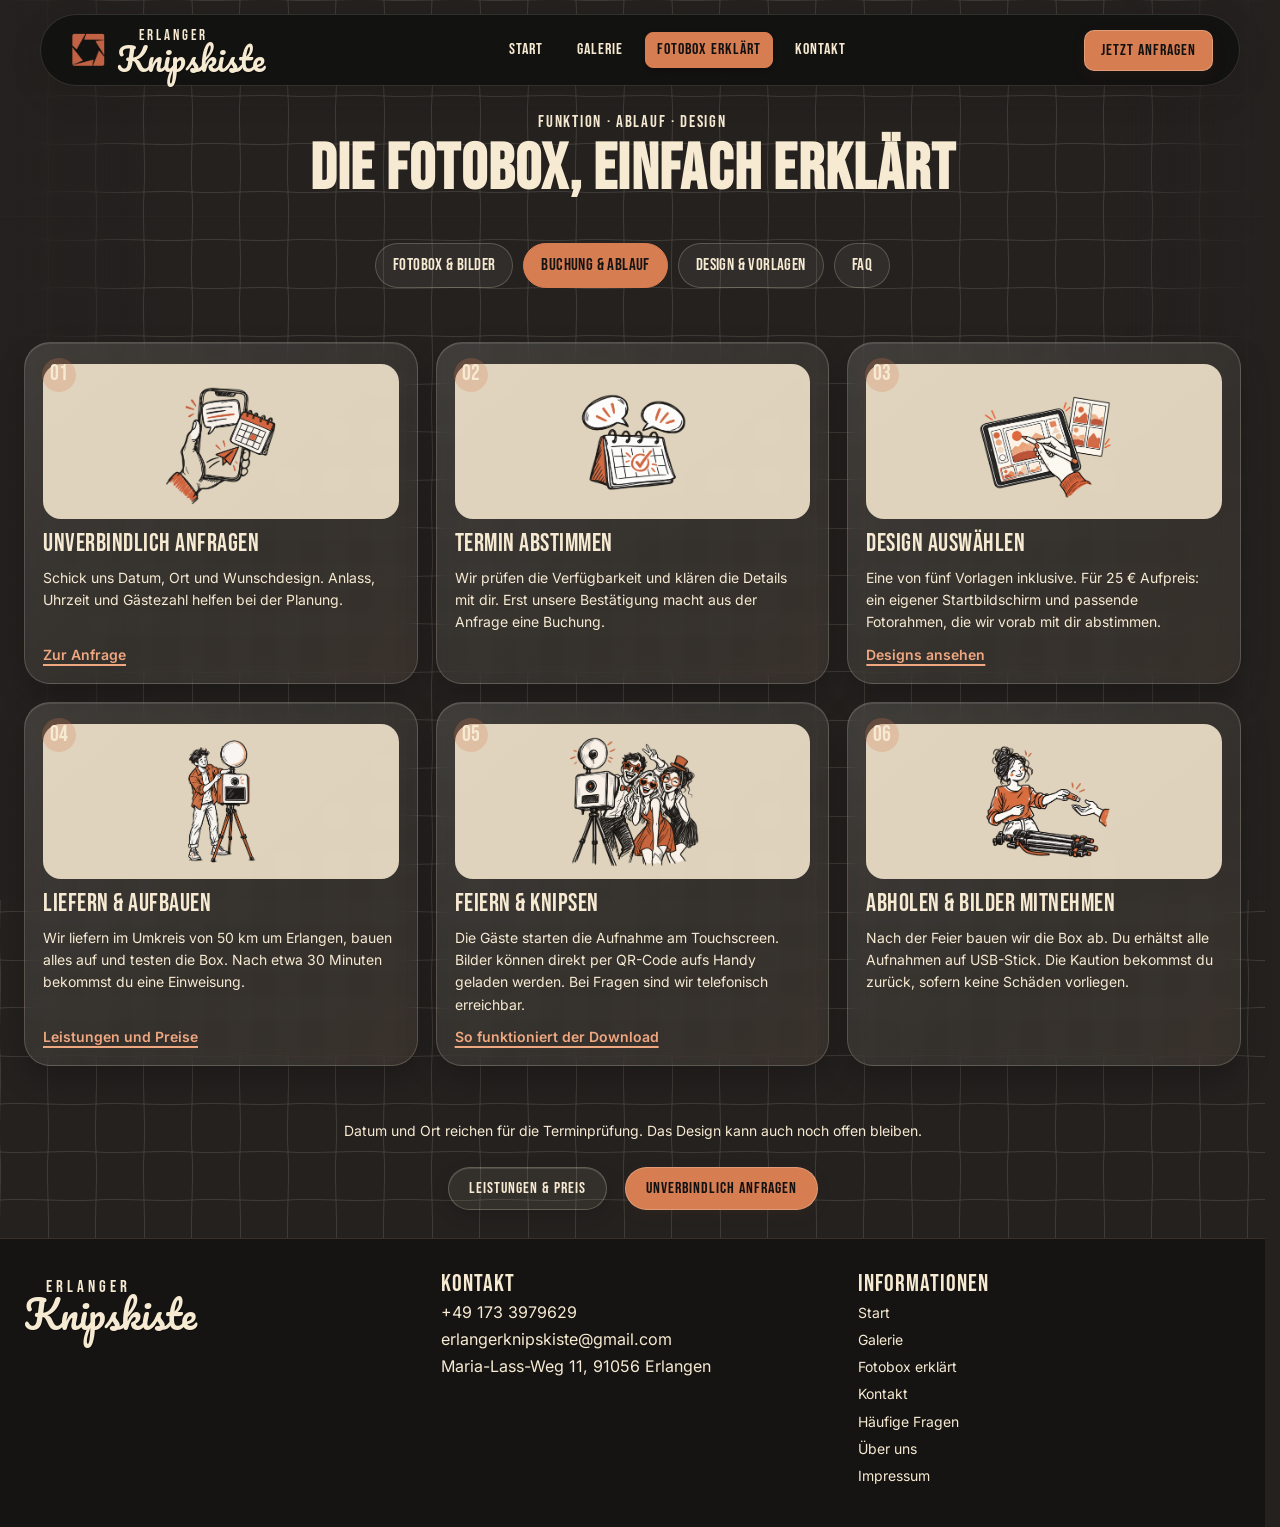
==== commit 91a8c1a6: "Add files via upload" ====
--- a/ablauf.html
+++ b/ablauf.html
@@ -1,97 +1,2 @@
 <!DOCTYPE html>
-<html lang="de">
-<head>
-<meta charset="utf-8">
-<meta content="width=device-width, initial-scale=1" name="viewport">
-<style id="font-loading-style">html.fonts-loading body{opacity:0}html.fonts-ready body{opacity:1;transition:opacity .14s ease}</style>
-<script>(function(){var d=document.documentElement;d.classList.add('fonts-loading');function done(){d.classList.remove('fonts-loading');d.classList.add('fonts-ready')}var t=setTimeout(done,1200);if(document.fonts&&document.fonts.ready){document.fonts.ready.then(function(){clearTimeout(t);done()}).catch(done)}else{window.addEventListener('load',done,{once:true})}})();</script>
-<title>Ablauf – Erlanger Knipskiste</title>
-<meta content="Anfrage, Buchungsbestätigung, Design, Aufbau, Nutzung und Abholung der Fotobox in sechs Schritten." name="description">
-<link href="assets/favicon-32x32.png?v=2" rel="icon" sizes="32x32" type="image/png">
-<link href="favicon.ico?v=2" rel="shortcut icon">
-<link href="assets/apple-touch-icon.png?v=2" rel="apple-touch-icon" sizes="180x180">
-<meta content="website" property="og:type">
-<meta content="de_DE" property="og:locale">
-<meta content="Erlanger Knipskiste" property="og:site_name">
-<meta content="Ablauf – Erlanger Knipskiste" property="og:title">
-<meta content="Anfrage, Buchungsbestätigung, Design, Aufbau, Nutzung und Abholung der Fotobox in sechs Schritten." property="og:description">
-<meta content="https://erlangerknipskiste.de/ablauf.html" property="og:url">
-<meta content="https://erlangerknipskiste.de/assets/photobox_setup_real.jpg" property="og:image">
-<meta content="Aufgebaute Erlanger Knipskiste Fotobox bei einer Veranstaltung" property="og:image:alt">
-<meta content="summary_large_image" name="twitter:card">
-<meta content="https://erlangerknipskiste.de/assets/photobox_setup_real.jpg" name="twitter:image">
-<script type="application/ld+json">
-  {
-    "@context": "https://schema.org",
-    "@type": "LocalBusiness",
-    "name": "Erlanger Knipskiste",
-    "url": "https://erlangerknipskiste.de/",
-    "image": "https://erlangerknipskiste.de/assets/photobox_setup_real.jpg",
-    "logo": "https://erlangerknipskiste.de/assets/knipskiste-logo-transparent.png",
-    "description": "Fotobox Verleih aus Erlangen mit Aufbau, Requisiten, Hintergrundsystem und QR-Code-Download.",
-    "telephone": "+49 173 3979629",
-    "email": "erlangerknipskiste@gmail.com",
-    "address": {
-      "@type": "PostalAddress",
-      "streetAddress": "Maria-Lass-Weg 11",
-      "postalCode": "91056",
-      "addressLocality": "Erlangen",
-      "addressCountry": "DE"
-    }
-  }
-  </script>
-
-
-
-<link href="style.css" rel="stylesheet">
-<link href="https://erlangerknipskiste.de/ablauf.html" rel="canonical">
-<style>
-.page-header,.subpage-hero,.hero-small,.hero{padding-top:170px!important;}
-main{padding-top:20px;}
-html{scroll-padding-top:120px;}
-@media(max-width:768px){
-.page-header,.subpage-hero,.hero-small,.hero{padding-top:145px!important;}
-html{scroll-padding-top:100px;}
-}
-</style>
-<link href="anpassungen.css" rel="stylesheet"></head>
-<body id="knipskiste" class="darkPreview"><header class="topbar">
-<a aria-label="Erlanger Knipskiste Startseite" class="brand" href="index.html">
-<img alt="" aria-hidden="true" class="brandMark" src="assets/knipskiste-logo-transparent.png">
-<span class="logo">
-<span>ERLANGER</span>
-<strong>Knipskiste</strong>
-</span>
-</a>
-<button aria-label="Menü öffnen" class="mobileMenuButton" type="button">☰</button>
-<nav><a href="index.html">Start</a><a href="galerie.html">Galerie</a><a href="funktionierts.html">Fotobox erklärt</a><a href="ablauf.html" class="active" aria-current="page">Ablauf</a><a href="design.html">Design</a><a href="preise.html">Preise</a><a href="kontakt.html">Kontakt</a></nav><a class="navbtn" data-highlight-anfrage="true" href="kontakt.html#anfrage">Jetzt anfragen</a>
-</header><main id="start"><section class="subpageHero paper"><div><p class="eyebrow">Von der Anfrage bis zur Abholung</p><h1>So läuft die Buchung ab</h1><p class="lead">Von der ersten Nachricht bis zum USB-Stick: So kommt die Knipskiste zu deiner Feier.</p><a class="textLink faqJump" href="#faq">Häufige Fragen zum Ablauf</a></div></section><section id="ablauf" class="paper sketchProcess"><div class="sketchIntro"><p class="script">So läuft’s</p><h2>Von deiner Anfrage bis zu den Bildern</h2><p>Sechs Schritte – persönlich abgestimmt und ohne komplizierte Planung.</p></div><div class="sketchGrid"><article class="sketchStep frostedSurface"><span class="sketchNumber">01</span><img src="assets/ablauf-skizze-1.png" alt="Unverbindlich anfragen" loading="lazy"><h3>Unverbindlich anfragen</h3><p>Schick uns Datum, Ort und Wunschpaket. Anlass, Uhrzeit und Gästezahl helfen bei der Planung.</p><a href="kontakt.html#anfrage" class="textLink">Zur Anfrage</a></article><article class="sketchStep frostedSurface"><span class="sketchNumber">02</span><img src="assets/ablauf-skizze-2.png" alt="Termin abstimmen" loading="lazy"><h3>Termin abstimmen</h3><p>Wir prüfen die Verfügbarkeit und klären die Details mit dir. Erst unsere Bestätigung macht aus der Anfrage eine Buchung.</p></article><article class="sketchStep frostedSurface"><span class="sketchNumber">03</span><img src="assets/ablauf-skizze-3.png" alt="Design auswählen" loading="lazy"><h3>Design auswählen</h3><p>Standard: eine von fünf Vorlagen. Custom: ein eigener Startbildschirm und passende Fotorahmen, die wir vorab mit dir abstimmen.</p><a href="design.html" class="textLink">Designs ansehen</a></article><article class="sketchStep frostedSurface"><span class="sketchNumber">04</span><img src="assets/ablauf-skizze-4.png" alt="Liefern &amp; aufbauen" loading="lazy"><h3>Liefern &amp; aufbauen</h3><p>Wir liefern im Umkreis von 50 km um Erlangen, bauen alles auf und testen die Box. Nach etwa 30 Minuten bekommst du eine Einweisung.</p><a href="preise.html" class="textLink">Leistungen und Preise</a></article><article class="sketchStep frostedSurface"><span class="sketchNumber">05</span><img src="assets/ablauf-skizze-5.png" alt="Feiern &amp; knipsen" loading="lazy"><h3>Feiern &amp; knipsen</h3><p>Die Gäste starten die Aufnahme am Touchscreen. Bilder können direkt per QR-Code aufs Handy geladen werden. Bei Fragen sind wir telefonisch erreichbar.</p><a href="funktionierts.html#qr-download" class="textLink">So funktioniert der Download</a></article><article class="sketchStep frostedSurface"><span class="sketchNumber">06</span><img src="assets/ablauf-skizze-6.png" alt="Abholen &amp; Bilder mitnehmen" loading="lazy"><h3>Abholen &amp; Bilder mitnehmen</h3><p>Nach der Feier bauen wir die Box ab. Du erhältst alle Aufnahmen auf USB-Stick. Die Kaution bekommst du zurück, sofern keine Schäden vorliegen.</p></article></div></section><section class="faqWide dark reveal unifiedPaper" id="faq">
-<div class="faqIntro">
-<p class="script">Noch Fragen?</p>
-<h2>FAQ</h2>
-</div>
-<div class="faqGrid">
-<details open="" class="frostedSurface"><summary>Was ist inklusive?</summary><p>Fotobox, Studioblitz, Canon EOS 1200D, Requisiten, Hintergrundsystem, Galerie auf der Box, Direkt Download, USB-Stick sowie Aufbau und Abbau. Bei Custom Paket auch noch ein Design der Startseite und des Fotos.</p></details>
-<details class="frostedSurface"><summary>Wie viel Platz wird benötigt?</summary><p>Wir benötigen eine geeignete Stellfläche, einen Stromanschluss in der Nähe und ausreichend Abstand zum Hintergrundsystem. Schick uns ein Foto vom geplanten Platz; die genaue Aufstellung stimmen wir mit dir ab.</p></details>
-<details class="frostedSurface"><summary>Funktioniert die Fotobox ohne Internet?</summary><p>Ja, die Fotobox ist komplett offline funktionsfähig. Download und Galerie laufen lokal über die Box.</p></details>
-<details class="frostedSurface"><summary>Was ist wenn etwas kaputt geht?</summary><p>Wir sichern uns über eine Kaution von 200€ ab. Falls es zu größeren Schäden kommen sollte, wird das persönlich geklärt.</p></details>
-<details class="frostedSurface"><summary>Kann ein eigenes Design eingebaut werden?</summary><p>Ja. Im Custom-Paket gestalten wir den Startbildschirm und die Fotorahmen nach deinen Wünschen, zum Beispiel mit Namen, Datum, Wunschfarben oder Firmenlogo. Den Entwurf stimmen wir mit dir ab.</p></details>
-<details class="frostedSurface"><summary>Ist Drucken möglich?</summary><p>Noch nicht, jedoch ist in Zukunft im Paket „Custom Design mit Druck“ ein Drucker geplant.</p></details>
-<details class="frostedSurface"><summary>Was ist mit Datenschutz?</summary><p>Die Aufnahmen werden direkt auf dem USB-Stick gespeichert. Wir sehen deine Fotos nicht ein.</p></details>
-<details class="frostedSurface"><summary>Kann die Fotobox draußen stehen?</summary><p>Ja, wenn die Fotobox trocken und standsicher aufgestellt werden kann. Den Standort besprechen wir vorher mit dir.</p></details>
-</div>
-</section></main><footer class="footer dark" id="kontakt">
-<a class="logo" href="index.html">
-<span>ERLANGER</span>
-<strong>Knipskiste</strong>
-</a>
-<p><b>Kontakt</b><br>+49 173 3979629<br>erlangerknipskiste@gmail.com<br>Maria-Lass-Weg 11, 91056 Erlangen</p>
-<p class="footerLinks"><b>Informationen</b><br>
-<a href="kontakt.html#ueber-uns">Über uns</a><br>
-<a href="preise.html">Preise</a><br><a href="design.html">Design</a><br><a href="funktionierts.html">Fotobox erklärt</a><br><a href="kontakt.html#anfrage">Anfrage stellen</a><br><a href="impressum.html">Impressum</a>
-<span><br><a href="ablauf.html#faq">Häufige Fragen / FAQ</a></span></p>
-</footer><div aria-hidden="true" class="lightbox" id="lightbox">
-<button aria-label="Schließen" class="lightboxClose" type="button">×</button>
-<figure class="lightboxFigure"><img alt="Großansicht Galerie" id="lightboxImage"><figcaption id="lightboxCaption"></figcaption></figure>
-</div><script src="script.js"></script></body>
-</html>+<html lang="de"><head><meta charset="utf-8"><meta name="viewport" content="width=device-width,initial-scale=1"><title>Weiterleitung – Erlanger Knipskiste</title><meta http-equiv="refresh" content="0;url=funktionierts.html#ablauf"><script>location.replace('funktionierts.html'+location.search+(location.hash||'#ablauf'));</script></head><body><a href="funktionierts.html#ablauf">Zum neuen Bereich</a></body></html>
